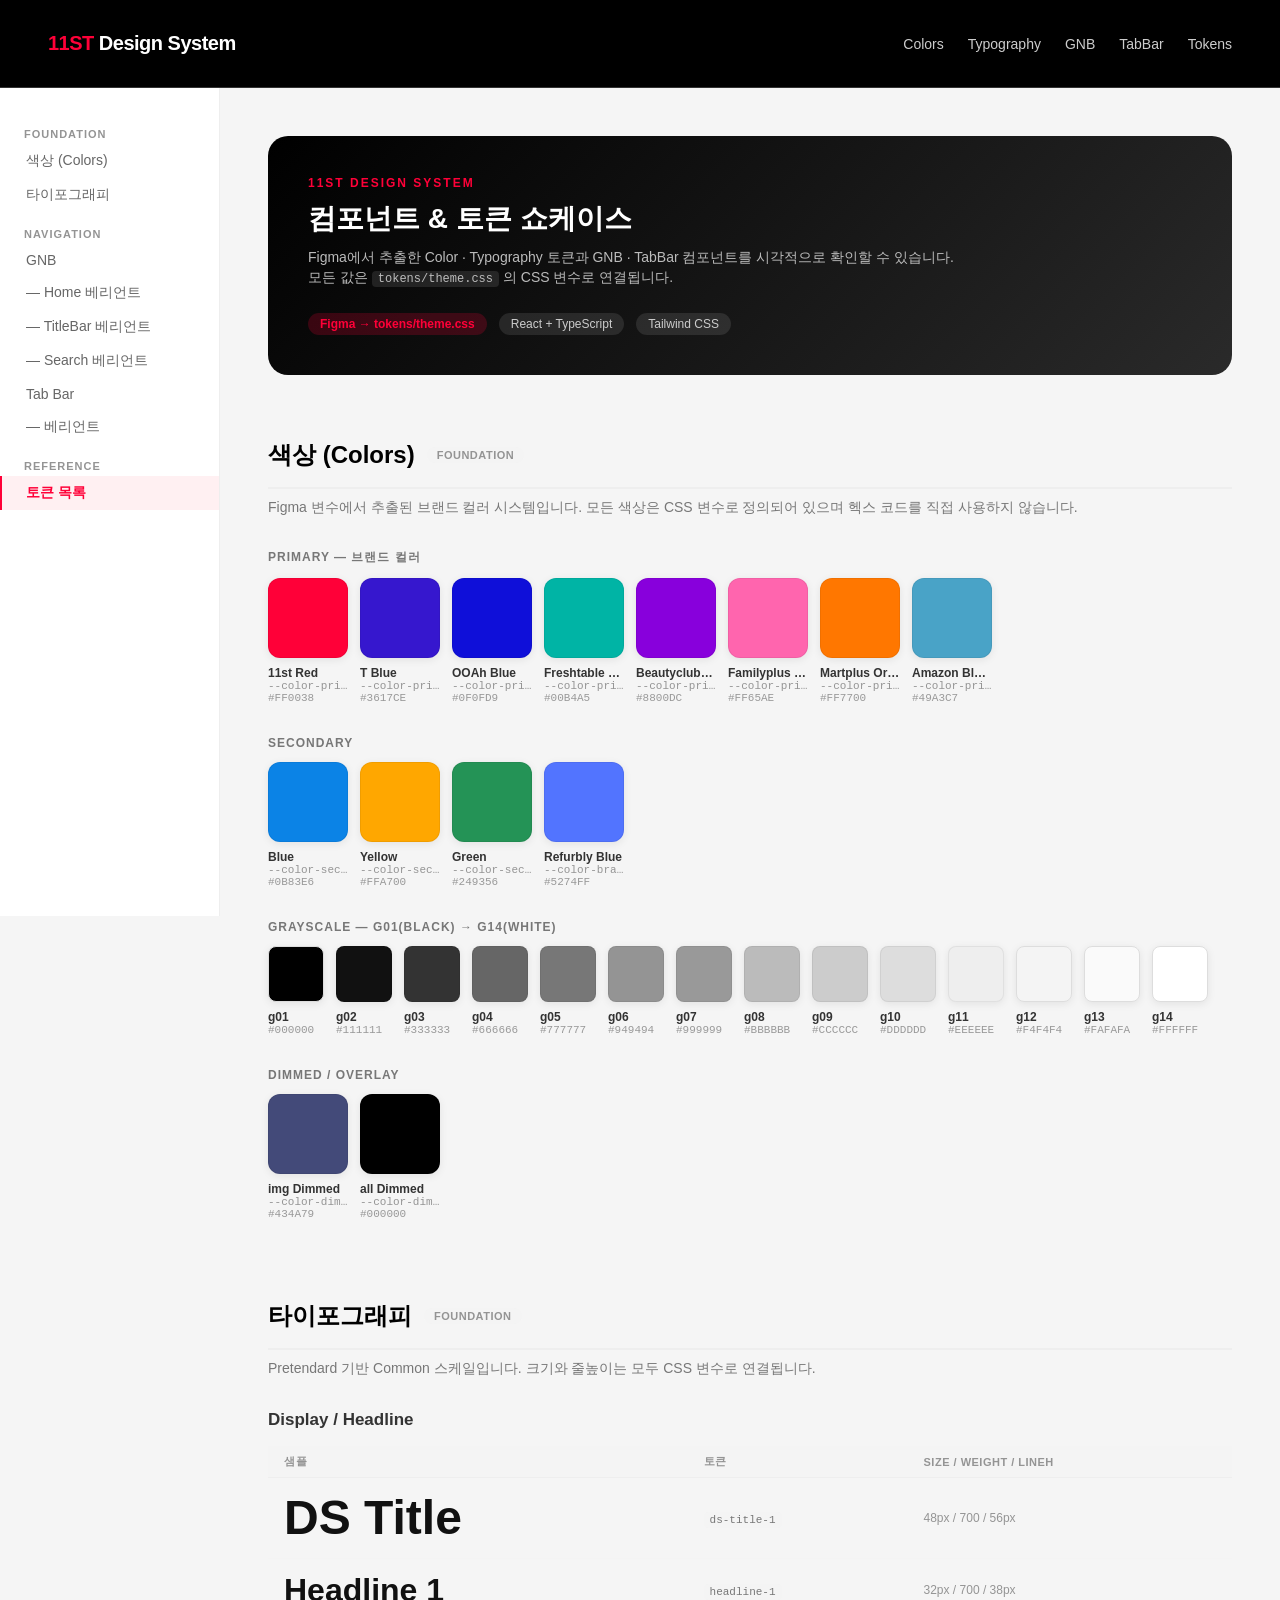
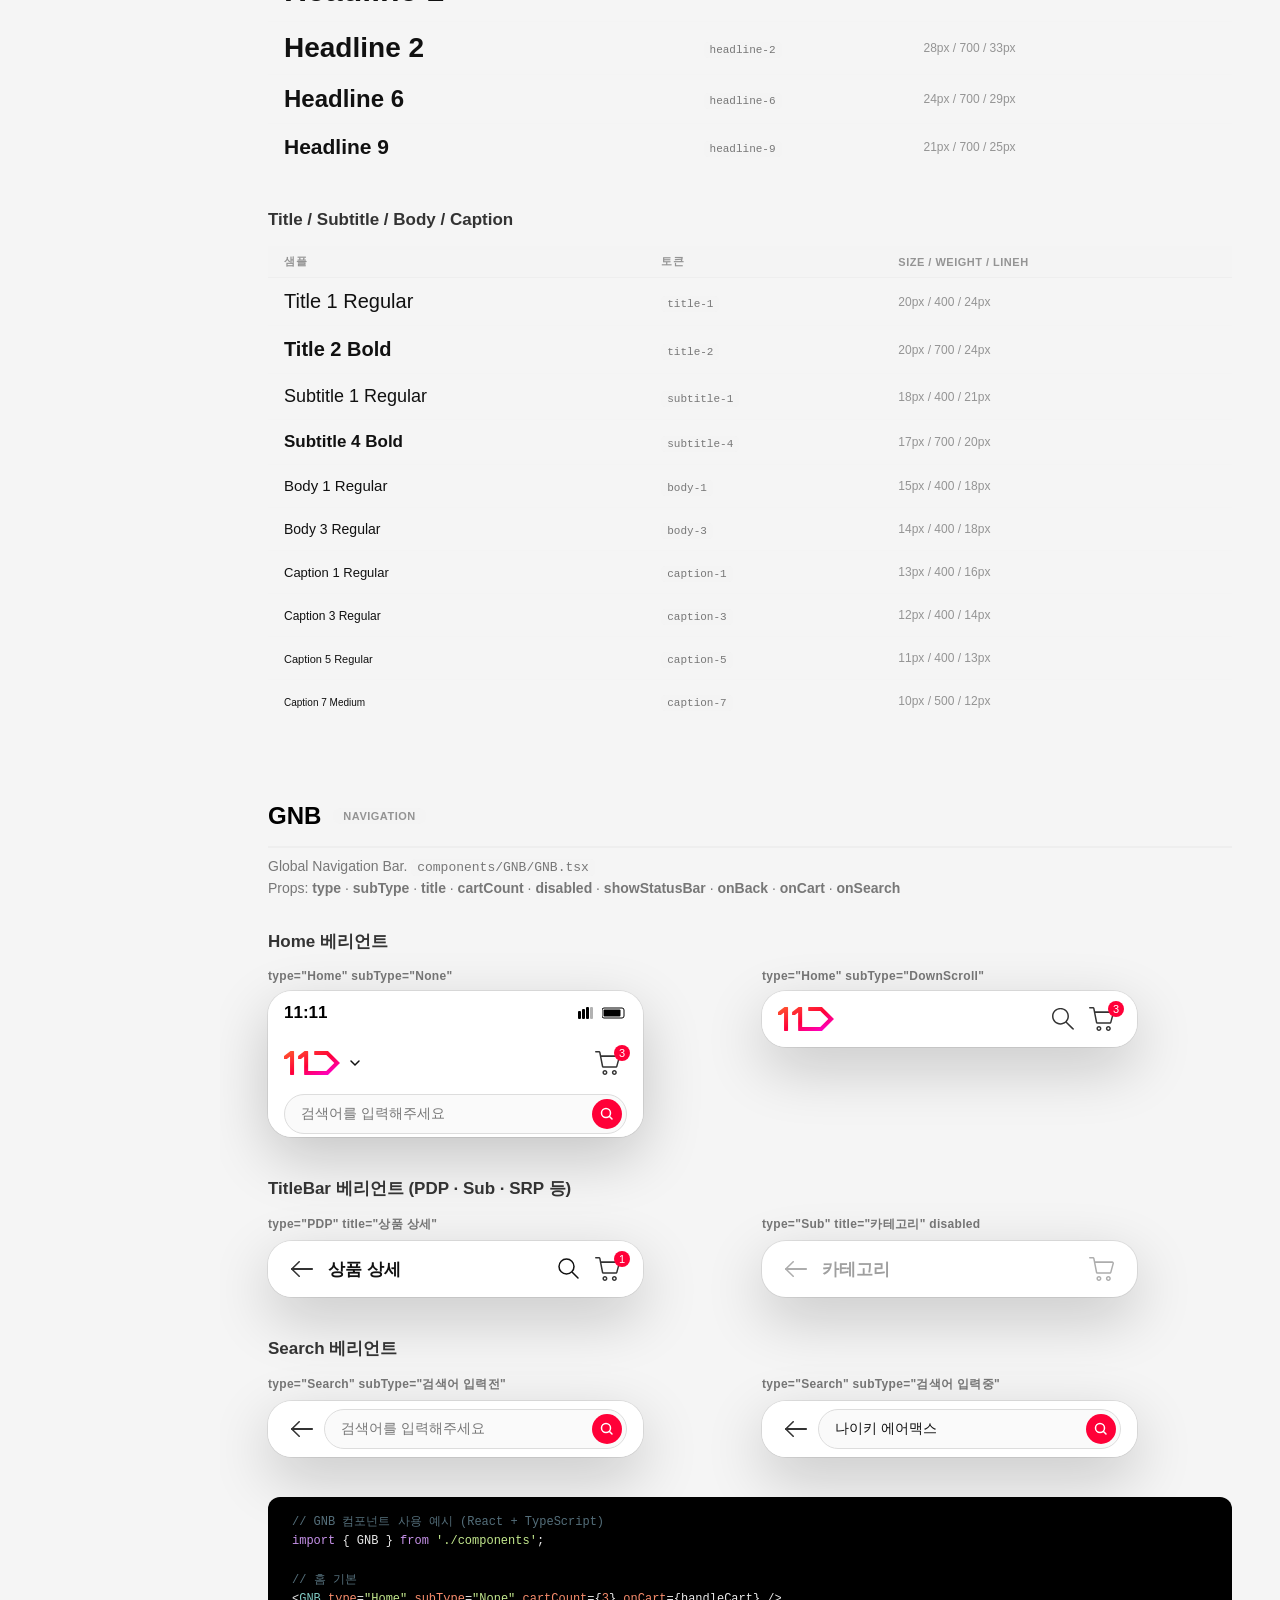
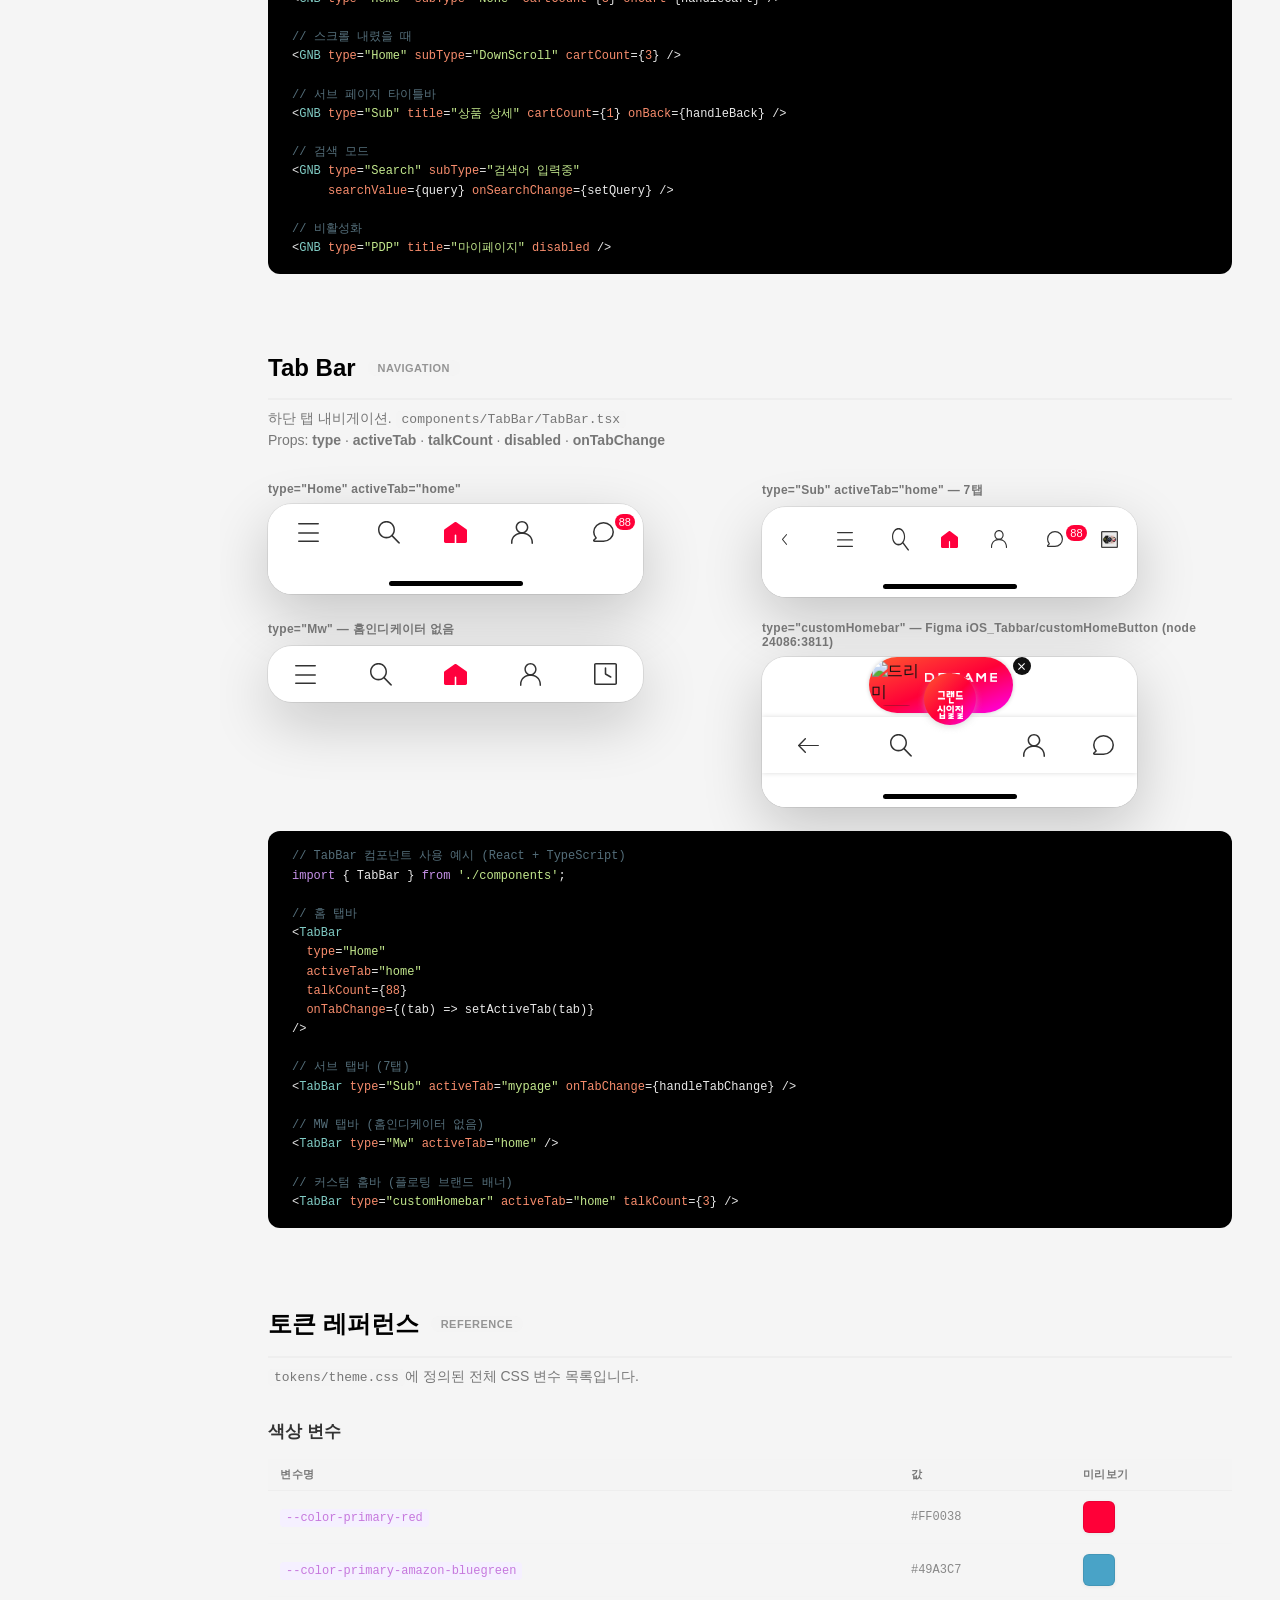
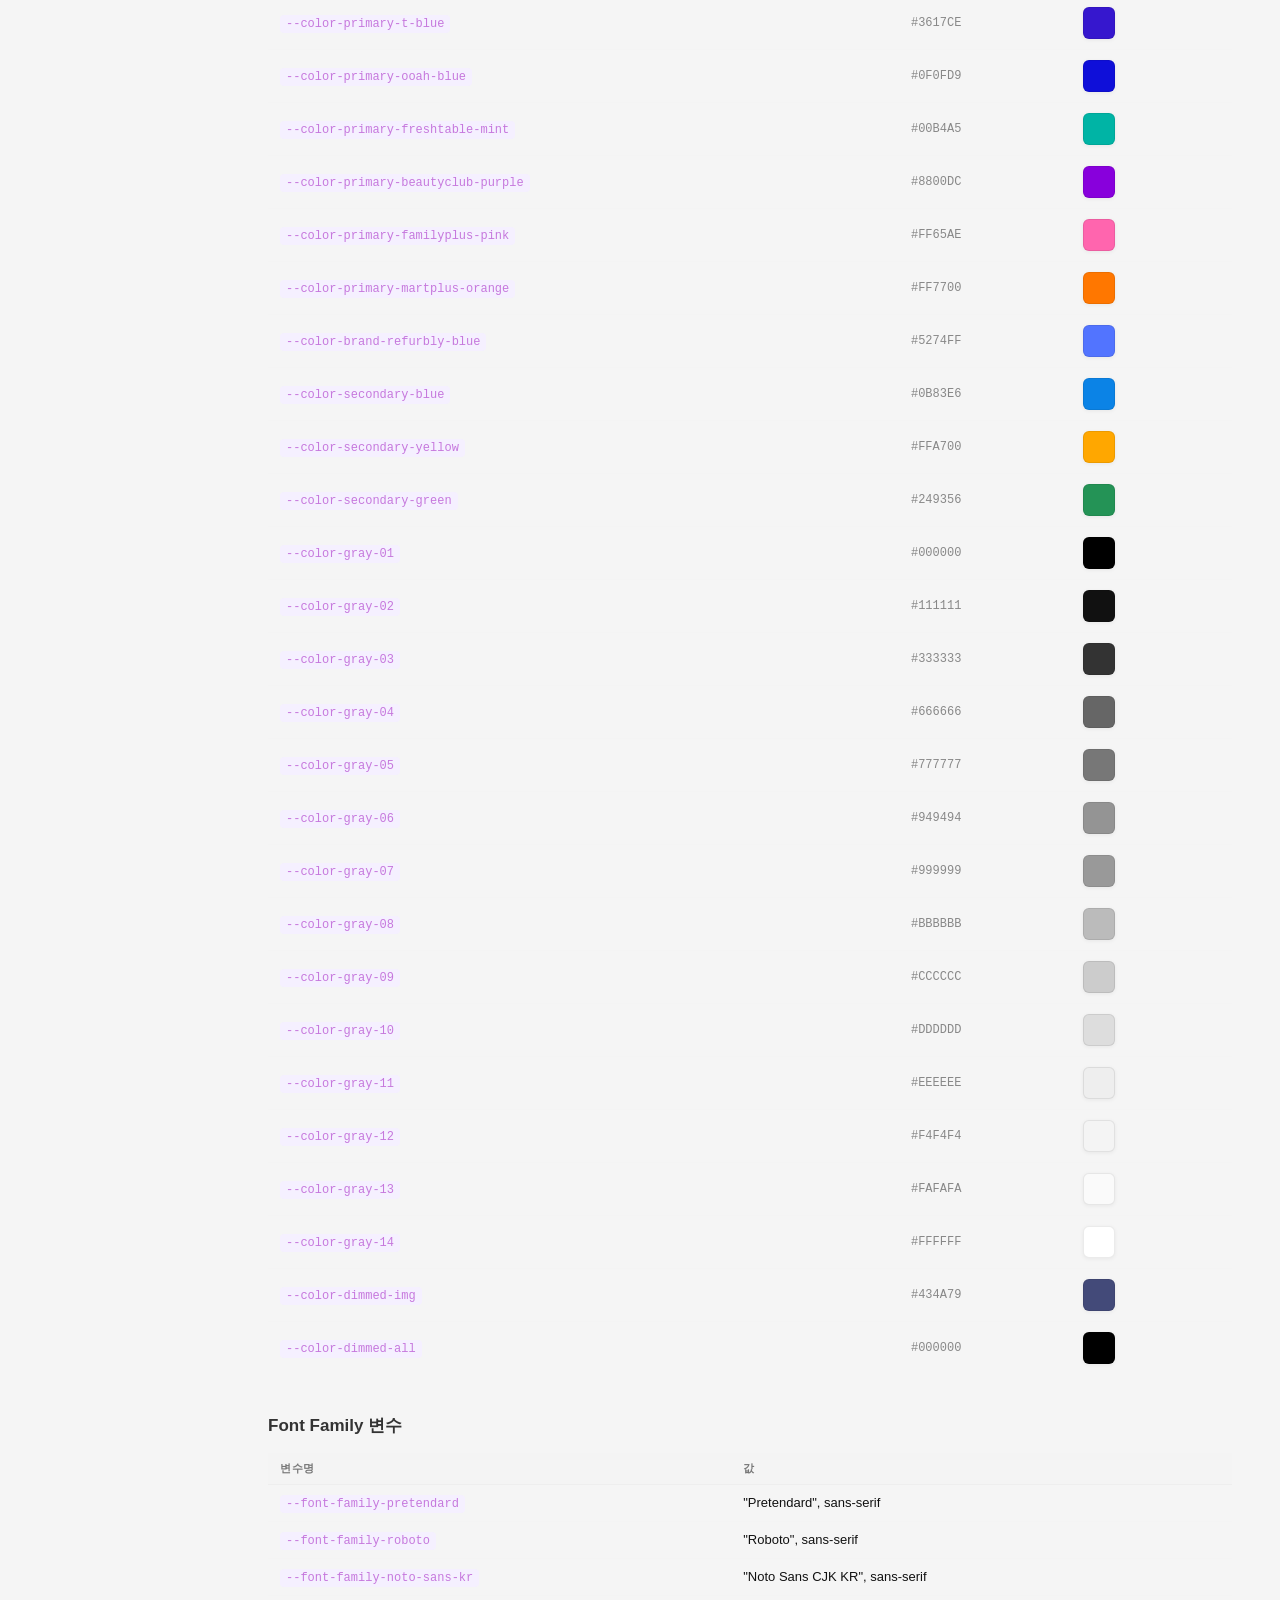
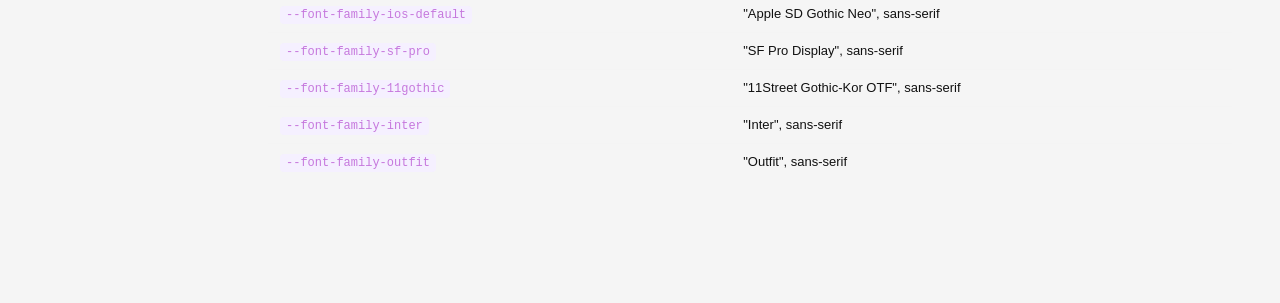
==== index.html @ 10c74248 "feat: 11ST 디자인 시스템 초기 구축 - GNB / TabBar 컴포넌트 (React + TypeScript) - Figma 기반 Color · Typography 디자인 " ====
<!DOCTYPE html>
<html lang="ko">
<head>
  <meta charset="UTF-8" />
  <meta name="viewport" content="width=device-width, initial-scale=1.0" />
  <title>11ST Design System</title>
  <link rel="stylesheet" href="tokens/theme.css" />
  <style>
    /* =============================================
       Base Reset & Layout
    ============================================= */
    *, *::before, *::after { box-sizing: border-box; margin: 0; padding: 0; }

    body {
      font-family: var(--font-family-pretendard);
      background: #f5f5f5;
      color: var(--color-gray-02);
      min-height: 100vh;
    }

    /* =============================================
       Design System Header
    ============================================= */
    .ds-header {
      background: var(--color-gray-01);
      color: var(--color-gray-14);
      padding: 32px 48px;
      position: sticky;
      top: 0;
      z-index: 200;
      display: flex;
      align-items: center;
      justify-content: space-between;
      border-bottom: 1px solid #333;
    }
    .ds-header h1 {
      font-size: 20px;
      font-weight: var(--font-weight-bold);
      letter-spacing: -0.5px;
    }
    .ds-header h1 span { color: var(--color-primary-red); }
    .ds-header nav { display: flex; gap: 24px; }
    .ds-header nav a {
      color: var(--color-gray-09);
      text-decoration: none;
      font-size: 14px;
      font-weight: var(--font-weight-regular);
      transition: color 0.15s;
    }
    .ds-header nav a:hover { color: var(--color-gray-14); }

    /* =============================================
       Main Layout
    ============================================= */
    .ds-main {
      display: flex;
      min-height: calc(100vh - 72px);
    }

    /* Sidebar */
    .ds-sidebar {
      width: 220px;
      flex-shrink: 0;
      background: var(--color-gray-14);
      border-right: 1px solid var(--color-gray-11);
      padding: 32px 0;
      position: sticky;
      top: 72px;
      height: calc(100vh - 72px);
      overflow-y: auto;
    }
    .ds-sidebar-group { margin-bottom: 8px; }
    .ds-sidebar-label {
      font-size: 11px;
      font-weight: var(--font-weight-bold);
      color: var(--color-gray-06);
      text-transform: uppercase;
      letter-spacing: 1px;
      padding: 8px 24px 4px;
    }
    .ds-sidebar a {
      display: block;
      padding: 8px 24px;
      font-size: 14px;
      color: var(--color-gray-04);
      text-decoration: none;
      border-radius: 0;
      transition: all 0.1s;
      border-left: 2px solid transparent;
    }
    .ds-sidebar a:hover {
      color: var(--color-gray-02);
      background: var(--color-gray-12);
      border-left-color: var(--color-gray-09);
    }
    .ds-sidebar a.active {
      color: var(--color-primary-red);
      background: #fff0f2;
      border-left-color: var(--color-primary-red);
      font-weight: var(--font-weight-bold);
    }

    /* Content area */
    .ds-content {
      flex: 1;
      padding: 48px;
      overflow-y: auto;
      max-width: calc(100% - 220px);
    }

    /* =============================================
       Section
    ============================================= */
    .ds-section {
      margin-bottom: 80px;
      scroll-margin-top: 100px;
    }
    .ds-section-title {
      font-size: var(--font-size-headline-6);
      font-weight: var(--font-weight-bold);
      color: var(--color-gray-01);
      margin-bottom: 8px;
      padding-bottom: 16px;
      border-bottom: 2px solid var(--color-gray-11);
      display: flex;
      align-items: center;
      gap: 12px;
    }
    .ds-section-title .badge {
      font-size: 11px;
      font-weight: var(--font-weight-bold);
      color: var(--color-gray-06);
      background: var(--color-gray-12);
      border-radius: 100px;
      padding: 2px 10px;
      letter-spacing: 0.5px;
      text-transform: uppercase;
    }
    .ds-section-desc {
      font-size: var(--font-size-body-3);
      color: var(--color-gray-05);
      margin-bottom: 32px;
      line-height: var(--line-height-body-3-relaxed);
    }
    .ds-subsection { margin-bottom: 40px; }
    .ds-subsection-title {
      font-size: var(--font-size-subtitle-4);
      font-weight: var(--font-weight-bold);
      color: var(--color-gray-03);
      margin-bottom: 16px;
    }

    /* =============================================
       Color Swatches
    ============================================= */
    .color-group { margin-bottom: 32px; }
    .color-group-label {
      font-size: 12px;
      font-weight: var(--font-weight-bold);
      color: var(--color-gray-05);
      text-transform: uppercase;
      letter-spacing: 1px;
      margin-bottom: 12px;
    }
    .color-row { display: flex; flex-wrap: wrap; gap: 12px; }
    .color-swatch {
      display: flex;
      flex-direction: column;
      gap: 8px;
      cursor: pointer;
    }
    .color-swatch:hover .swatch-chip { transform: scale(1.05); }
    .swatch-chip {
      width: 80px;
      height: 80px;
      border-radius: 12px;
      border: 1px solid rgba(0,0,0,0.06);
      transition: transform 0.15s;
      position: relative;
      box-shadow: 0 2px 8px rgba(0,0,0,0.08);
    }
    .swatch-chip.small { width: 56px; height: 56px; border-radius: 8px; }
    .swatch-info { width: 80px; }
    .swatch-info.small { width: 56px; }
    .swatch-name {
      font-size: 12px;
      font-weight: var(--font-weight-bold);
      color: var(--color-gray-03);
      white-space: nowrap;
      overflow: hidden;
      text-overflow: ellipsis;
    }
    .swatch-var {
      font-size: 11px;
      color: var(--color-gray-06);
      font-family: monospace;
      white-space: nowrap;
      overflow: hidden;
      text-overflow: ellipsis;
    }
    .swatch-hex {
      font-size: 11px;
      color: var(--color-gray-07);
      font-family: monospace;
    }

    /* =============================================
       Typography Scale
    ============================================= */
    .typo-table { width: 100%; border-collapse: collapse; }
    .typo-table th {
      text-align: left;
      font-size: 11px;
      font-weight: var(--font-weight-bold);
      color: var(--color-gray-06);
      text-transform: uppercase;
      letter-spacing: 0.5px;
      padding: 8px 16px;
      background: var(--color-gray-12);
      border-bottom: 1px solid var(--color-gray-11);
    }
    .typo-table td {
      padding: 12px 16px;
      border-bottom: 1px solid var(--color-gray-12);
      vertical-align: middle;
    }
    .typo-table tr:last-child td { border-bottom: none; }
    .typo-table tr:hover td { background: var(--color-gray-13); }
    .typo-sample { line-height: 1; }
    .typo-token {
      font-family: monospace;
      font-size: 11px;
      color: var(--color-gray-05);
      background: var(--color-gray-12);
      padding: 2px 6px;
      border-radius: 4px;
    }
    .typo-spec { font-size: 12px; color: var(--color-gray-06); }

    /* =============================================
       Component Showcase
    ============================================= */
    .component-card {
      background: var(--color-gray-14);
      border: 1px solid var(--color-gray-11);
      border-radius: 16px;
      overflow: hidden;
      margin-bottom: 24px;
    }
    .component-card-header {
      padding: 16px 24px;
      border-bottom: 1px solid var(--color-gray-12);
      display: flex;
      align-items: center;
      justify-content: space-between;
    }
    .component-card-title {
      font-size: var(--font-size-subtitle-6);
      font-weight: var(--font-weight-bold);
      color: var(--color-gray-02);
    }
    .component-card-meta { display: flex; gap: 8px; }
    .tag {
      font-size: 11px;
      padding: 2px 8px;
      border-radius: 100px;
      font-weight: var(--font-weight-bold);
    }
    .tag-blue { background: #e8f4fd; color: #0B83E6; }
    .tag-gray { background: var(--color-gray-12); color: var(--color-gray-05); }
    .tag-red  { background: #fff0f2; color: var(--color-primary-red); }
    .tag-green { background: #edf7f0; color: #249356; }

    .component-preview {
      padding: 32px;
      background: #f8f8f8;
      display: flex;
      align-items: center;
      justify-content: center;
    }
    .component-preview.dark { background: var(--color-gray-03); }
    .component-preview.phone {
      background: #e8e8e8;
      padding: 40px;
    }
    .component-code {
      padding: 16px 24px;
      background: var(--color-gray-01);
      overflow-x: auto;
    }
    .component-code pre {
      font-family: 'SF Mono', 'Fira Code', monospace;
      font-size: 12px;
      line-height: 1.6;
      color: #e8e8e8;
      white-space: pre;
    }
    .component-code .kw { color: #c792ea; }
    .component-code .str { color: #c3e88d; }
    .component-code .cmt { color: #546e7a; }
    .component-code .prop { color: #80cbc4; }
    .component-code .val { color: #f78c6c; }

    /* =============================================
       Phone Frame (컴포넌트 미리보기용)
    ============================================= */
    .phone-frame {
      width: 375px;
      background: var(--color-gray-14);
      border-radius: 24px;
      overflow: hidden;
      box-shadow: 0 20px 60px rgba(0,0,0,0.2), 0 0 0 1px rgba(0,0,0,0.08);
    }
    .phone-frame-label {
      font-size: 11px;
      font-weight: var(--font-weight-bold);
      color: var(--color-gray-06);
      text-align: center;
      margin-top: 12px;
      letter-spacing: 0.5px;
      text-transform: uppercase;
    }

    /* =============================================
       GNB Component Styles (inline simulation)
    ============================================= */
    .gnb {
      width: 100%;
      background: var(--color-gray-14);
      position: relative;
    }
    .gnb-statusbar {
      height: 44px;
      display: flex;
      align-items: center;
      justify-content: space-between;
      padding: 0 16px;
      background: var(--color-gray-14);
    }
    .gnb-statusbar-time {
      font-size: 17px;
      font-weight: 600;
      color: var(--color-gray-01);
    }
    .gnb-statusbar-icons { display: flex; gap: 6px; align-items: center; }
    .gnb-nav {
      height: 56px;
      display: flex;
      align-items: center;
      justify-content: space-between;
      padding: 0 16px;
      background: var(--color-gray-14);
    }
    .gnb-logo {
      display: flex;
      align-items: center;
      gap: 6px;
    }
    .gnb-logo-text {
      /* Figma 실제 에셋으로 교체됨 — 이 클래스는 fallback용 */
      display: block;
      width: 56px;
      height: 24px;
      flex-shrink: 0;
    }
    .gnb-logo-dropdown {
      width: 18px; height: 18px;
      display: flex; align-items: center; justify-content: center;
    }
    .gnb-right { display: flex; gap: 4px; align-items: center; }
    .gnb-icon-btn {
      width: 36px; height: 36px;
      display: flex; align-items: center; justify-content: center;
      background: none; border: none; cursor: pointer;
      position: relative;
    }
    .gnb-badge {
      position: absolute;
      top: 0; left: 23px;
      min-width: 16px; height: 16px;
      background: var(--color-primary-red);
      color: var(--color-gray-14);
      font-size: 11px;
      font-weight: var(--font-weight-regular);
      border-radius: 100px;
      display: flex; align-items: center; justify-content: center;
      padding: 0 4px;
      font-family: var(--font-family-pretendard);
    }
    .gnb-search {
      height: 46px;
      padding: 0 16px;
      background: var(--color-gray-14);
      display: flex;
      align-items: center;
    }
    .gnb-search-inner {
      flex: 1;
      display: flex;
      align-items: center;
      justify-content: space-between;
      background: var(--color-gray-13);
      border: 1px solid var(--color-gray-10);
      border-radius: 100px;
      padding: 4px 4px 4px 16px;
    }
    .gnb-search-placeholder {
      font-size: var(--font-size-body-3);
      color: var(--color-gray-05);
      font-family: var(--font-family-pretendard);
    }
    .gnb-search-btn {
      width: 30px; height: 30px;
      background: var(--color-primary-red);
      border-radius: 50%;
      display: flex; align-items: center; justify-content: center;
      border: none; cursor: pointer;
    }
    .gnb-title-text {
      font-size: var(--font-size-subtitle-4);
      font-weight: var(--font-weight-bold);
      font-family: var(--font-family-pretendard);
      color: var(--color-gray-02);
    }

    /* =============================================
       TabBar Component Styles (inline simulation)
    ============================================= */
    .tabbar {
      width: 100%;
      background: var(--color-gray-14);
    }
    .tabbar-bottom {
      height: 56px;
      background: var(--color-gray-14);
      box-shadow: 0 0 5px rgba(0,0,0,0.15);
      display: flex;
      align-items: flex-end;
    }
    .tab-item {
      flex: 1 0 0;
      display: flex;
      align-items: center;
      justify-content: center;
      padding: 10px 8px;
      position: relative;
      cursor: pointer;
    }
    .tab-item.no-flex { flex: 0 0 auto; padding: 10px 8px; }
    .tab-badge {
      position: absolute;
      top: 10px;
      left: 50%;
      transform: translateX(12px);
      min-width: 16px; height: 16px;
      background: var(--color-primary-red);
      color: var(--color-gray-14);
      font-size: 11px;
      border-radius: 100px;
      display: flex; align-items: center; justify-content: center;
      padding: 0 4px;
      font-family: var(--font-family-pretendard);
    }
    .home-indicator {
      display: flex;
      justify-content: center;
      align-items: center;
      padding: 21px 0 8px;
      background: var(--color-gray-14);
    }
    .home-indicator-bar {
      width: 134px; height: 5px;
      background: var(--color-gray-01);
      border-radius: 100px;
    }
    .floating-banner {
      padding: 0 12px;
    }
    .floating-banner-inner {
      height: 56px;
      border-radius: 100px;
      background: linear-gradient(135deg, #FF5A2E 0%, var(--color-primary-red) 52%, #FF00EF 100%);
      box-shadow: 0 0 4px rgba(0,0,0,0.2);
      display: flex;
      align-items: center;
      padding: 0 16px;
      gap: 12px;
    }
    .floating-logo {
      width: 40px; height: 40px;
      border-radius: 50%;
      background: rgba(255,255,255,0.25);
      display: flex; align-items: center; justify-content: center;
    }
    .floating-text {
      flex: 1;
      font-size: 12px;
      font-weight: var(--font-weight-medium);
      color: var(--color-gray-14);
      font-family: var(--font-family-noto-sans-kr);
    }
    .floating-close {
      width: 18px; height: 18px;
      background: var(--color-gray-02);
      border-radius: 50%;
      display: flex; align-items: center; justify-content: center;
      cursor: pointer;
    }

    /* =============================================
       Variant Grid
    ============================================= */
    .variant-grid {
      display: grid;
      grid-template-columns: repeat(auto-fill, minmax(380px, 1fr));
      gap: 24px;
    }
    .variant-item { display: flex; flex-direction: column; gap: 8px; }
    .variant-label {
      font-size: 12px;
      font-weight: var(--font-weight-bold);
      color: var(--color-gray-05);
      letter-spacing: 0.3px;
    }

    /* =============================================
       Token Table
    ============================================= */
    .token-table {
      width: 100%;
      border-collapse: collapse;
      font-size: 13px;
    }
    .token-table th {
      text-align: left;
      padding: 8px 12px;
      background: var(--color-gray-12);
      font-size: 11px;
      font-weight: var(--font-weight-bold);
      color: var(--color-gray-05);
      text-transform: uppercase;
      letter-spacing: 0.5px;
      border-bottom: 1px solid var(--color-gray-11);
    }
    .token-table td {
      padding: 10px 12px;
      border-bottom: 1px solid var(--color-gray-12);
      vertical-align: middle;
    }
    .token-table tr:last-child td { border-bottom: none; }
    .token-table tr:hover td { background: var(--color-gray-13); }
    .mono {
      font-family: 'SF Mono', 'Fira Code', monospace;
      font-size: 12px;
      color: #c678dd;
      background: #f5f0ff;
      padding: 2px 6px;
      border-radius: 4px;
    }

    /* =============================================
       Responsive & Utilities
    ============================================= */
    .flex-row { display: flex; gap: 16px; flex-wrap: wrap; }
    .mt-16 { margin-top: 16px; }
    .mt-24 { margin-top: 24px; }

    /* Scroll spy active link */
    :target { scroll-margin-top: 100px; }

    /* =============================================
       Figma Icon Helper Classes
       Figma 에셋 기반 아이콘 (36×36 컨테이너 + 절대 위치 이미지)
    ============================================= */
    .fig-icon {
      position: relative;
      width: 36px;
      height: 36px;
      flex-shrink: 0;
      overflow: hidden;
    }
    .fig-icon img { display: block; max-width: none; }
    .fig-icon.fi-icon-sm { width: 28px; height: 28px; }

    /* 뒤로가기 (두 패스 조각) */
    .fi-back { position: absolute; inset: 0; }
    .fi-back-p1 {
      position: absolute;
      top: 30.56%; right: 58.33%; bottom: 30.54%; left: 22.22%;
    }
    .fi-back-p1 > div { position: absolute; inset: -5.36% -10.71%; }
    .fi-back-p1 img { width: 100%; height: 100%; }
    .fi-back-p2 {
      position: absolute;
      top: 50%; bottom: 50%; left: 22.22%; right: 22.22%;
    }
    .fi-back-p2 > div { position: absolute; inset: -0.75px -3.75%; }
    .fi-back-p2 img { width: 100%; height: 100%; }

    /* 사이드메뉴 */
    .fi-sidemenu {
      position: absolute;
      top: 25%; right: 20.79%; bottom: 23.61%; left: 21.59%;
    }
    .fi-sidemenu img { position: absolute; inset: 0; width: 100%; height: 100%; }

    /* 검색 */
    .fi-search {
      position: absolute;
      top: calc(50% - 0.11px); transform: translateY(-50%);
      left: 20.14%; right: 18.68%;
      height: 22.274px;
    }
    .fi-search img { position: absolute; inset: 0; width: 100%; height: 100%; }

    /* 홈 */
    .fi-home {
      position: absolute;
      top: 20.49%; right: 19.44%; bottom: 19.44%; left: 19.44%;
    }
    .fi-home img { position: absolute; inset: 0; width: 100%; height: 100%; }
    .fi-home--active img {
      filter: invert(12%) sepia(96%) saturate(7476%) hue-rotate(341deg) brightness(103%) contrast(116%);
    }

    /* 마이페이지 */
    .fi-mypage {
      position: absolute;
      top: 17.36%; right: 20.14%; bottom: 18.75%; left: 20.14%;
    }
    .fi-mypage img { position: absolute; inset: 0; width: 100%; height: 100%; }

    /* 11talk */
    .fi-talk {
      position: absolute;
      top: 22.22%; right: 21.36%; bottom: 25%; left: 25.86%;
    }
    .fi-talk img { width: 100%; height: 100%; }

    /* 최근 본 상품 (PNG) */
    .fi-recent {
      position: absolute;
      top: 21.53%; right: 21.53%; bottom: 21.53%; left: 21.53%;
    }
    .fi-recent img { width: 100%; height: 100%; }

    /* 최근 본 상품 No (SVG) */
    .fi-recentno {
      position: absolute;
      top: 19.44%; right: 19.44%; bottom: 19.44%; left: 19.44%;
    }
    .fi-recentno img { position: absolute; inset: 0; width: 100%; height: 100%; }
  </style>
</head>
<body>

<!-- ============================================================
     HEADER
============================================================ -->
<header class="ds-header">
  <h1><span>11ST</span> Design System</h1>
  <nav>
    <a href="#colors">Colors</a>
    <a href="#typography">Typography</a>
    <a href="#gnb">GNB</a>
    <a href="#tabbar">TabBar</a>
    <a href="#tokens">Tokens</a>
  </nav>
</header>

<div class="ds-main">

  <!-- ============================================================
       SIDEBAR
  ============================================================ -->
  <aside class="ds-sidebar">
    <div class="ds-sidebar-group">
      <div class="ds-sidebar-label">Foundation</div>
      <a href="#colors">색상 (Colors)</a>
      <a href="#typography">타이포그래피</a>
    </div>
    <div class="ds-sidebar-group">
      <div class="ds-sidebar-label">Navigation</div>
      <a href="#gnb">GNB</a>
      <a href="#gnb-home">— Home 베리언트</a>
      <a href="#gnb-titlebar">— TitleBar 베리언트</a>
      <a href="#gnb-search">— Search 베리언트</a>
      <a href="#tabbar">Tab Bar</a>
      <a href="#tabbar-variants">— 베리언트</a>
    </div>
    <div class="ds-sidebar-group">
      <div class="ds-sidebar-label">Reference</div>
      <a href="#tokens">토큰 목록</a>
    </div>
  </aside>

  <!-- ============================================================
       CONTENT
  ============================================================ -->
  <main class="ds-content">

    <!-- =========================================================
         HERO
    ========================================================= -->
    <div style="margin-bottom: 64px; padding: 40px; background: linear-gradient(135deg, var(--color-gray-01) 0%, #2a2a2a 100%); border-radius: 20px; color: var(--color-gray-14);">
      <p style="font-size:12px; font-weight:700; color:var(--color-primary-red); letter-spacing:2px; text-transform:uppercase; margin-bottom:12px;">11ST Design System</p>
      <h2 style="font-size:var(--font-size-headline-2); font-weight:var(--font-weight-bold); margin-bottom:12px; line-height:var(--line-height-headline-2);">컴포넌트 &amp; 토큰 쇼케이스</h2>
      <p style="font-size:var(--font-size-body-3); color:var(--color-gray-08); line-height:var(--line-height-body-3-relaxed);">
        Figma에서 추출한 Color · Typography 토큰과 GNB · TabBar 컴포넌트를 시각적으로 확인할 수 있습니다.<br>
        모든 값은 <code style="background:rgba(255,255,255,0.1); padding:1px 6px; border-radius:4px; font-size:12px;">tokens/theme.css</code> 의 CSS 변수로 연결됩니다.
      </p>
      <div style="display:flex; gap:12px; margin-top:24px; flex-wrap:wrap;">
        <span style="background:rgba(255,0,56,0.2); color:var(--color-primary-red); padding:4px 12px; border-radius:100px; font-size:12px; font-weight:700;">Figma → tokens/theme.css</span>
        <span style="background:rgba(255,255,255,0.1); color:var(--color-gray-09); padding:4px 12px; border-radius:100px; font-size:12px;">React + TypeScript</span>
        <span style="background:rgba(255,255,255,0.1); color:var(--color-gray-09); padding:4px 12px; border-radius:100px; font-size:12px;">Tailwind CSS</span>
      </div>
    </div>

    <!-- =========================================================
         COLORS
    ========================================================= -->
    <section id="colors" class="ds-section">
      <h2 class="ds-section-title">색상 (Colors) <span class="badge">Foundation</span></h2>
      <p class="ds-section-desc">Figma 변수에서 추출된 브랜드 컬러 시스템입니다. 모든 색상은 CSS 변수로 정의되어 있으며 헥스 코드를 직접 사용하지 않습니다.</p>

      <div class="color-group">
        <div class="color-group-label">Primary — 브랜드 컬러</div>
        <div class="color-row">
          <div class="color-swatch">
            <div class="swatch-chip" style="background:var(--color-primary-red);"></div>
            <div class="swatch-info">
              <div class="swatch-name">11st Red</div>
              <div class="swatch-var">--color-primary-red</div>
              <div class="swatch-hex">#FF0038</div>
            </div>
          </div>
          <div class="color-swatch">
            <div class="swatch-chip" style="background:var(--color-primary-t-blue);"></div>
            <div class="swatch-info">
              <div class="swatch-name">T Blue</div>
              <div class="swatch-var">--color-primary-t-blue</div>
              <div class="swatch-hex">#3617CE</div>
            </div>
          </div>
          <div class="color-swatch">
            <div class="swatch-chip" style="background:var(--color-primary-ooah-blue);"></div>
            <div class="swatch-info">
              <div class="swatch-name">OOAh Blue</div>
              <div class="swatch-var">--color-primary-ooah-blue</div>
              <div class="swatch-hex">#0F0FD9</div>
            </div>
          </div>
          <div class="color-swatch">
            <div class="swatch-chip" style="background:var(--color-primary-freshtable-mint);"></div>
            <div class="swatch-info">
              <div class="swatch-name">Freshtable Mint</div>
              <div class="swatch-var">--color-primary-freshtable-mint</div>
              <div class="swatch-hex">#00B4A5</div>
            </div>
          </div>
          <div class="color-swatch">
            <div class="swatch-chip" style="background:var(--color-primary-beautyclub-purple);"></div>
            <div class="swatch-info">
              <div class="swatch-name">Beautyclub Purple</div>
              <div class="swatch-var">--color-primary-beautyclub-purple</div>
              <div class="swatch-hex">#8800DC</div>
            </div>
          </div>
          <div class="color-swatch">
            <div class="swatch-chip" style="background:var(--color-primary-familyplus-pink);"></div>
            <div class="swatch-info">
              <div class="swatch-name">Familyplus Pink</div>
              <div class="swatch-var">--color-primary-familyplus-pink</div>
              <div class="swatch-hex">#FF65AE</div>
            </div>
          </div>
          <div class="color-swatch">
            <div class="swatch-chip" style="background:var(--color-primary-martplus-orange);"></div>
            <div class="swatch-info">
              <div class="swatch-name">Martplus Orange</div>
              <div class="swatch-var">--color-primary-martplus-orange</div>
              <div class="swatch-hex">#FF7700</div>
            </div>
          </div>
          <div class="color-swatch">
            <div class="swatch-chip" style="background:var(--color-primary-amazon-bluegreen);"></div>
            <div class="swatch-info">
              <div class="swatch-name">Amazon Bluegreen</div>
              <div class="swatch-var">--color-primary-amazon-bluegreen</div>
              <div class="swatch-hex">#49A3C7</div>
            </div>
          </div>
        </div>
      </div>

      <div class="color-group">
        <div class="color-group-label">Secondary</div>
        <div class="color-row">
          <div class="color-swatch">
            <div class="swatch-chip" style="background:var(--color-secondary-blue);"></div>
            <div class="swatch-info">
              <div class="swatch-name">Blue</div>
              <div class="swatch-var">--color-secondary-blue</div>
              <div class="swatch-hex">#0B83E6</div>
            </div>
          </div>
          <div class="color-swatch">
            <div class="swatch-chip" style="background:var(--color-secondary-yellow);"></div>
            <div class="swatch-info">
              <div class="swatch-name">Yellow</div>
              <div class="swatch-var">--color-secondary-yellow</div>
              <div class="swatch-hex">#FFA700</div>
            </div>
          </div>
          <div class="color-swatch">
            <div class="swatch-chip" style="background:var(--color-secondary-green);"></div>
            <div class="swatch-info">
              <div class="swatch-name">Green</div>
              <div class="swatch-var">--color-secondary-green</div>
              <div class="swatch-hex">#249356</div>
            </div>
          </div>
          <div class="color-swatch">
            <div class="swatch-chip" style="background:var(--color-brand-refurbly-blue);"></div>
            <div class="swatch-info">
              <div class="swatch-name">Refurbly Blue</div>
              <div class="swatch-var">--color-brand-refurbly-blue</div>
              <div class="swatch-hex">#5274FF</div>
            </div>
          </div>
        </div>
      </div>

      <div class="color-group">
        <div class="color-group-label">Grayscale — g01(Black) → g14(White)</div>
        <div class="color-row">
          <div class="color-swatch">
            <div class="swatch-chip small" style="background:var(--color-gray-01); border:1px solid #ddd;"></div>
            <div class="swatch-info small"><div class="swatch-name">g01</div><div class="swatch-hex">#000000</div></div>
          </div>
          <div class="color-swatch">
            <div class="swatch-chip small" style="background:var(--color-gray-02);"></div>
            <div class="swatch-info small"><div class="swatch-name">g02</div><div class="swatch-hex">#111111</div></div>
          </div>
          <div class="color-swatch">
            <div class="swatch-chip small" style="background:var(--color-gray-03);"></div>
            <div class="swatch-info small"><div class="swatch-name">g03</div><div class="swatch-hex">#333333</div></div>
          </div>
          <div class="color-swatch">
            <div class="swatch-chip small" style="background:var(--color-gray-04);"></div>
            <div class="swatch-info small"><div class="swatch-name">g04</div><div class="swatch-hex">#666666</div></div>
          </div>
          <div class="color-swatch">
            <div class="swatch-chip small" style="background:var(--color-gray-05);"></div>
            <div class="swatch-info small"><div class="swatch-name">g05</div><div class="swatch-hex">#777777</div></div>
          </div>
          <div class="color-swatch">
            <div class="swatch-chip small" style="background:var(--color-gray-06);"></div>
            <div class="swatch-info small"><div class="swatch-name">g06</div><div class="swatch-hex">#949494</div></div>
          </div>
          <div class="color-swatch">
            <div class="swatch-chip small" style="background:var(--color-gray-07);"></div>
            <div class="swatch-info small"><div class="swatch-name">g07</div><div class="swatch-hex">#999999</div></div>
          </div>
          <div class="color-swatch">
            <div class="swatch-chip small" style="background:var(--color-gray-08);"></div>
            <div class="swatch-info small"><div class="swatch-name">g08</div><div class="swatch-hex">#BBBBBB</div></div>
          </div>
          <div class="color-swatch">
            <div class="swatch-chip small" style="background:var(--color-gray-09);"></div>
            <div class="swatch-info small"><div class="swatch-name">g09</div><div class="swatch-hex">#CCCCCC</div></div>
          </div>
          <div class="color-swatch">
            <div class="swatch-chip small" style="background:var(--color-gray-10);"></div>
            <div class="swatch-info small"><div class="swatch-name">g10</div><div class="swatch-hex">#DDDDDD</div></div>
          </div>
          <div class="color-swatch">
            <div class="swatch-chip small" style="background:var(--color-gray-11);"></div>
            <div class="swatch-info small"><div class="swatch-name">g11</div><div class="swatch-hex">#EEEEEE</div></div>
          </div>
          <div class="color-swatch">
            <div class="swatch-chip small" style="background:var(--color-gray-12); border:1px solid #ddd;"></div>
            <div class="swatch-info small"><div class="swatch-name">g12</div><div class="swatch-hex">#F4F4F4</div></div>
          </div>
          <div class="color-swatch">
            <div class="swatch-chip small" style="background:var(--color-gray-13); border:1px solid #ddd;"></div>
            <div class="swatch-info small"><div class="swatch-name">g13</div><div class="swatch-hex">#FAFAFA</div></div>
          </div>
          <div class="color-swatch">
            <div class="swatch-chip small" style="background:var(--color-gray-14); border:1px solid #ddd;"></div>
            <div class="swatch-info small"><div class="swatch-name">g14</div><div class="swatch-hex">#FFFFFF</div></div>
          </div>
        </div>
      </div>

      <div class="color-group">
        <div class="color-group-label">Dimmed / Overlay</div>
        <div class="color-row">
          <div class="color-swatch">
            <div class="swatch-chip" style="background:var(--color-dimmed-img);"></div>
            <div class="swatch-info">
              <div class="swatch-name">img Dimmed</div>
              <div class="swatch-var">--color-dimmed-img</div>
              <div class="swatch-hex">#434A79</div>
            </div>
          </div>
          <div class="color-swatch">
            <div class="swatch-chip" style="background:var(--color-dimmed-all);"></div>
            <div class="swatch-info">
              <div class="swatch-name">all Dimmed</div>
              <div class="swatch-var">--color-dimmed-all</div>
              <div class="swatch-hex">#000000</div>
            </div>
          </div>
        </div>
      </div>
    </section>

    <!-- =========================================================
         TYPOGRAPHY
    ========================================================= -->
    <section id="typography" class="ds-section">
      <h2 class="ds-section-title">타이포그래피 <span class="badge">Foundation</span></h2>
      <p class="ds-section-desc">Pretendard 기반 Common 스케일입니다. 크기와 줄높이는 모두 CSS 변수로 연결됩니다.</p>

      <div class="ds-subsection">
        <div class="ds-subsection-title">Display / Headline</div>
        <table class="typo-table">
          <thead>
            <tr>
              <th>샘플</th>
              <th>토큰</th>
              <th>Size / Weight / LineH</th>
            </tr>
          </thead>
          <tbody>
            <tr>
              <td><span class="typo-sample" style="font-size:var(--font-size-ds-title-1);font-weight:var(--font-weight-bold);line-height:var(--line-height-ds-title-1);font-family:var(--font-family-pretendard)">DS Title</span></td>
              <td><span class="typo-token">ds-title-1</span></td>
              <td class="typo-spec">48px / 700 / 56px</td>
            </tr>
            <tr>
              <td><span class="typo-sample" style="font-size:var(--font-size-headline-1);font-weight:var(--font-weight-bold);line-height:var(--line-height-headline-1);font-family:var(--font-family-pretendard)">Headline 1</span></td>
              <td><span class="typo-token">headline-1</span></td>
              <td class="typo-spec">32px / 700 / 38px</td>
            </tr>
            <tr>
              <td><span class="typo-sample" style="font-size:var(--font-size-headline-2);font-weight:var(--font-weight-bold);font-family:var(--font-family-pretendard)">Headline 2</span></td>
              <td><span class="typo-token">headline-2</span></td>
              <td class="typo-spec">28px / 700 / 33px</td>
            </tr>
            <tr>
              <td><span class="typo-sample" style="font-size:var(--font-size-headline-6);font-weight:var(--font-weight-bold);font-family:var(--font-family-pretendard)">Headline 6</span></td>
              <td><span class="typo-token">headline-6</span></td>
              <td class="typo-spec">24px / 700 / 29px</td>
            </tr>
            <tr>
              <td><span class="typo-sample" style="font-size:var(--font-size-headline-9);font-weight:var(--font-weight-bold);font-family:var(--font-family-pretendard)">Headline 9</span></td>
              <td><span class="typo-token">headline-9</span></td>
              <td class="typo-spec">21px / 700 / 25px</td>
            </tr>
          </tbody>
        </table>
      </div>

      <div class="ds-subsection">
        <div class="ds-subsection-title">Title / Subtitle / Body / Caption</div>
        <table class="typo-table">
          <thead>
            <tr><th>샘플</th><th>토큰</th><th>Size / Weight / LineH</th></tr>
          </thead>
          <tbody>
            <tr>
              <td><span style="font-size:var(--font-size-title-1);font-weight:var(--font-weight-regular);font-family:var(--font-family-pretendard)">Title 1 Regular</span></td>
              <td><span class="typo-token">title-1</span></td>
              <td class="typo-spec">20px / 400 / 24px</td>
            </tr>
            <tr>
              <td><span style="font-size:var(--font-size-title-2);font-weight:var(--font-weight-bold);font-family:var(--font-family-pretendard)">Title 2 Bold</span></td>
              <td><span class="typo-token">title-2</span></td>
              <td class="typo-spec">20px / 700 / 24px</td>
            </tr>
            <tr>
              <td><span style="font-size:var(--font-size-subtitle-1);font-weight:var(--font-weight-regular);font-family:var(--font-family-pretendard)">Subtitle 1 Regular</span></td>
              <td><span class="typo-token">subtitle-1</span></td>
              <td class="typo-spec">18px / 400 / 21px</td>
            </tr>
            <tr>
              <td><span style="font-size:var(--font-size-subtitle-4);font-weight:var(--font-weight-bold);font-family:var(--font-family-pretendard)">Subtitle 4 Bold</span></td>
              <td><span class="typo-token">subtitle-4</span></td>
              <td class="typo-spec">17px / 700 / 20px</td>
            </tr>
            <tr>
              <td><span style="font-size:var(--font-size-body-1);font-weight:var(--font-weight-regular);font-family:var(--font-family-pretendard)">Body 1 Regular</span></td>
              <td><span class="typo-token">body-1</span></td>
              <td class="typo-spec">15px / 400 / 18px</td>
            </tr>
            <tr>
              <td><span style="font-size:var(--font-size-body-3);font-weight:var(--font-weight-regular);font-family:var(--font-family-pretendard)">Body 3 Regular</span></td>
              <td><span class="typo-token">body-3</span></td>
              <td class="typo-spec">14px / 400 / 18px</td>
            </tr>
            <tr>
              <td><span style="font-size:var(--font-size-caption-1);font-weight:var(--font-weight-regular);font-family:var(--font-family-pretendard)">Caption 1 Regular</span></td>
              <td><span class="typo-token">caption-1</span></td>
              <td class="typo-spec">13px / 400 / 16px</td>
            </tr>
            <tr>
              <td><span style="font-size:var(--font-size-caption-3);font-weight:var(--font-weight-regular);font-family:var(--font-family-pretendard)">Caption 3 Regular</span></td>
              <td><span class="typo-token">caption-3</span></td>
              <td class="typo-spec">12px / 400 / 14px</td>
            </tr>
            <tr>
              <td><span style="font-size:var(--font-size-caption-5);font-weight:var(--font-weight-regular);font-family:var(--font-family-pretendard)">Caption 5 Regular</span></td>
              <td><span class="typo-token">caption-5</span></td>
              <td class="typo-spec">11px / 400 / 13px</td>
            </tr>
            <tr>
              <td><span style="font-size:var(--font-size-caption-7);font-weight:var(--font-weight-medium);font-family:var(--font-family-pretendard)">Caption 7 Medium</span></td>
              <td><span class="typo-token">caption-7</span></td>
              <td class="typo-spec">10px / 500 / 12px</td>
            </tr>
          </tbody>
        </table>
      </div>
    </section>

    <!-- =========================================================
         GNB COMPONENT
    ========================================================= -->
    <section id="gnb" class="ds-section">
      <h2 class="ds-section-title">GNB <span class="badge">Navigation</span></h2>
      <p class="ds-section-desc">
        Global Navigation Bar. <code style="font-family:monospace;font-size:13px;background:var(--color-gray-12);padding:1px 6px;border-radius:4px;">components/GNB/GNB.tsx</code><br>
        Props: <strong>type</strong> · <strong>subType</strong> · <strong>title</strong> · <strong>cartCount</strong> · <strong>disabled</strong> · <strong>showStatusBar</strong> · <strong>onBack</strong> · <strong>onCart</strong> · <strong>onSearch</strong>
      </p>

      <!-- Home 베리언트 -->
      <div id="gnb-home" class="ds-subsection">
        <div class="ds-subsection-title">Home 베리언트</div>
        <div class="variant-grid">

          <!-- Home / None -->
          <div class="variant-item">
            <div class="variant-label">type="Home" subType="None"</div>
            <div class="phone-frame">
              <div class="gnb">
                <div class="gnb-statusbar">
                  <span class="gnb-statusbar-time">11:11</span>
                  <div class="gnb-statusbar-icons">
                    <svg width="18" height="12" viewBox="0 0 18 12" fill="var(--color-gray-01)"><rect x="0" y="4" width="3" height="8" rx="1"/><rect x="4" y="2" width="3" height="10" rx="1"/><rect x="8" y="0" width="3" height="12" rx="1"/><rect x="12" y="0" width="3" height="12" rx="1" opacity=".3"/></svg>
                    <svg width="25" height="12" viewBox="0 0 25 12" fill="none"><rect x="0" y="1" width="22" height="10" rx="2" stroke="var(--color-gray-01)" stroke-width="1"/><rect x="1.5" y="2.5" width="17" height="7" rx="1" fill="var(--color-gray-01)"/></svg>
                  </div>
                </div>
                <div class="gnb-nav">
                  <div class="gnb-logo">
                    <!-- Logo11st Default — Figma asset (node 112:447) -->
                    <div class="gnb-logo-text" role="img" aria-label="11번가" style="position:relative;">
                      <div style="position:absolute;top:0;right:0.14%;bottom:0;left:0;">
                        <img alt="11번가" src="assets/logo-default.svg" style="position:absolute;inset:0;display:block;width:100%;height:100%;max-width:none;">
                      </div>
                    </div>
                    <svg width="18" height="18" viewBox="0 0 18 18" fill="none"><path d="M5 7L9 11L13 7" stroke="var(--color-gray-02)" stroke-width="1.5" stroke-linecap="round"/></svg>
                  </div>
                  <div class="gnb-right">
                    <button class="gnb-icon-btn" style="position:relative;">
                      <!-- ic_gnb_cart — Figma asset (node 578:1321) -->
                      <div class="fig-icon"><div style="position:absolute;top:17.36%;right:18.24%;bottom:17.36%;left:11.81%;"><img alt="" src="assets/ic-cart.svg" style="position:absolute;inset:0;display:block;width:100%;height:100%;max-width:none;"></div></div>
                      <span class="gnb-badge">3</span>
                    </button>
                  </div>
                </div>
                <div class="gnb-search">
                  <div class="gnb-search-inner">
                    <span class="gnb-search-placeholder">검색어를 입력해주세요</span>
                    <button class="gnb-search-btn">
                      <svg width="14" height="14" viewBox="0 0 14 14" fill="none"><circle cx="6" cy="6" r="4.5" stroke="white" stroke-width="1.5"/><path d="M9.5 9.5L12 12" stroke="white" stroke-width="1.5" stroke-linecap="round"/></svg>
                    </button>
                  </div>
                </div>
              </div>
            </div>
          </div>

          <!-- Home / DownScroll -->
          <div class="variant-item">
            <div class="variant-label">type="Home" subType="DownScroll"</div>
            <div class="phone-frame">
              <div class="gnb">
                <div class="gnb-nav">
                  <!-- Logo11st Default — Figma asset (node 112:447) -->
                  <div class="gnb-logo-text" role="img" aria-label="11번가" style="position:relative;">
                    <div style="position:absolute;top:0;right:0.14%;bottom:0;left:0;">
                      <img alt="11번가" src="assets/logo-default.svg" style="position:absolute;inset:0;display:block;width:100%;height:100%;max-width:none;">
                    </div>
                  </div>
                  <div class="gnb-right">
                    <!-- Search icon — Figma asset -->
                    <button class="gnb-icon-btn" aria-label="검색">
                      <div class="fig-icon"><div class="fi-search"><img alt="" src="assets/ic-search.svg"></div></div>
                    </button>
                    <button class="gnb-icon-btn" style="position:relative;" aria-label="장바구니 3개">
                      <!-- ic_gnb_cart — Figma asset (node 578:1321) -->
                      <div class="fig-icon"><div style="position:absolute;top:17.36%;right:18.24%;bottom:17.36%;left:11.81%;"><img alt="" src="assets/ic-cart.svg" style="position:absolute;inset:0;display:block;width:100%;height:100%;max-width:none;"></div></div>
                      <span class="gnb-badge">3</span>
                    </button>
                  </div>
                </div>
              </div>
            </div>
          </div>

        </div><!-- /variant-grid -->
      </div>

      <!-- TitleBar 베리언트 -->
      <div id="gnb-titlebar" class="ds-subsection">
        <div class="ds-subsection-title">TitleBar 베리언트 (PDP · Sub · SRP 등)</div>
        <div class="variant-grid">

          <!-- PDP -->
          <div class="variant-item">
            <div class="variant-label">type="PDP" title="상품 상세"</div>
            <div class="phone-frame">
              <div class="gnb">
                <div class="gnb-nav">
                  <button class="gnb-icon-btn">
                    <div class="fig-icon"><div class="fi-back"><div class="fi-back-p1"><div style="position:absolute;inset:-5.36% -10.71%"><img alt="" src="assets/ic-back-p1.svg" style="width:100%;height:100%;"></div></div><div class="fi-back-p2"><div style="position:absolute;inset:-0.75px -3.75%"><img alt="" src="assets/ic-back-p2.svg" style="width:100%;height:100%;"></div></div></div></div>
                  </button>
                  <span class="gnb-title-text" style="flex:1;padding:0 8px;overflow:hidden;text-overflow:ellipsis;white-space:nowrap;">상품 상세</span>
                  <div class="gnb-right">
                    <button class="gnb-icon-btn">
                      <svg width="36" height="36" viewBox="0 0 36 36" fill="none"><circle cx="15.5" cy="15.5" r="7.5" stroke="var(--color-gray-02)" stroke-width="1.5"/><path d="M21.5 21.5L27 27" stroke="var(--color-gray-02)" stroke-width="1.5" stroke-linecap="round"/></svg>
                    </button>
                    <button class="gnb-icon-btn" style="position:relative;">
                      <!-- ic_gnb_cart — Figma asset (node 578:1321) -->
                      <div class="fig-icon"><div style="position:absolute;top:17.36%;right:18.24%;bottom:17.36%;left:11.81%;"><img alt="" src="assets/ic-cart.svg" style="position:absolute;inset:0;display:block;width:100%;height:100%;max-width:none;"></div></div>
                      <span class="gnb-badge">1</span>
                    </button>
                  </div>
                </div>
              </div>
            </div>
          </div>

          <!-- Disabled -->
          <div class="variant-item">
            <div class="variant-label">type="Sub" title="카테고리" disabled</div>
            <div class="phone-frame">
              <div class="gnb" style="opacity:0.4;pointer-events:none;">
                <div class="gnb-nav">
                  <button class="gnb-icon-btn">
                    <div class="fig-icon"><div class="fi-back"><div class="fi-back-p1"><div style="position:absolute;inset:-5.36% -10.71%"><img alt="" src="assets/ic-back-p1.svg" style="width:100%;height:100%;"></div></div><div class="fi-back-p2"><div style="position:absolute;inset:-0.75px -3.75%"><img alt="" src="assets/ic-back-p2.svg" style="width:100%;height:100%;"></div></div></div></div>
                  </button>
                  <span class="gnb-title-text" style="flex:1;padding:0 8px;">카테고리</span>
                  <div class="gnb-right">
                    <button class="gnb-icon-btn" style="position:relative;">
                      <!-- ic_gnb_cart — Figma asset (node 578:1321) -->
                      <div class="fig-icon"><div style="position:absolute;top:17.36%;right:18.24%;bottom:17.36%;left:11.81%;"><img alt="" src="assets/ic-cart.svg" style="position:absolute;inset:0;display:block;width:100%;height:100%;max-width:none;"></div></div>
                    </button>
                  </div>
                </div>
              </div>
            </div>
          </div>

        </div>
      </div>

      <!-- Search 베리언트 -->
      <div id="gnb-search" class="ds-subsection">
        <div class="ds-subsection-title">Search 베리언트</div>
        <div class="variant-grid">
          <div class="variant-item">
            <div class="variant-label">type="Search" subType="검색어 입력전"</div>
            <div class="phone-frame">
              <div class="gnb">
                <div class="gnb-nav" style="gap:4px;">
                  <button class="gnb-icon-btn">
                    <div class="fig-icon"><div class="fi-back"><div class="fi-back-p1"><div style="position:absolute;inset:-5.36% -10.71%"><img alt="" src="assets/ic-back-p1.svg" style="width:100%;height:100%;"></div></div><div class="fi-back-p2"><div style="position:absolute;inset:-0.75px -3.75%"><img alt="" src="assets/ic-back-p2.svg" style="width:100%;height:100%;"></div></div></div></div>
                  </button>
                  <div style="flex:1;" class="gnb-search-inner">
                    <span class="gnb-search-placeholder">검색어를 입력해주세요</span>
                    <button class="gnb-search-btn">
                      <svg width="14" height="14" viewBox="0 0 14 14" fill="none"><circle cx="6" cy="6" r="4.5" stroke="white" stroke-width="1.5"/><path d="M9.5 9.5L12 12" stroke="white" stroke-width="1.5" stroke-linecap="round"/></svg>
                    </button>
                  </div>
                </div>
              </div>
            </div>
          </div>
          <div class="variant-item">
            <div class="variant-label">type="Search" subType="검색어 입력중"</div>
            <div class="phone-frame">
              <div class="gnb">
                <div class="gnb-nav" style="gap:4px;">
                  <button class="gnb-icon-btn">
                    <div class="fig-icon"><div class="fi-back"><div class="fi-back-p1"><div style="position:absolute;inset:-5.36% -10.71%"><img alt="" src="assets/ic-back-p1.svg" style="width:100%;height:100%;"></div></div><div class="fi-back-p2"><div style="position:absolute;inset:-0.75px -3.75%"><img alt="" src="assets/ic-back-p2.svg" style="width:100%;height:100%;"></div></div></div></div>
                  </button>
                  <div style="flex:1;" class="gnb-search-inner">
                    <span class="gnb-search-placeholder" style="color:var(--color-gray-02);">나이키 에어맥스</span>
                    <button class="gnb-search-btn">
                      <svg width="14" height="14" viewBox="0 0 14 14" fill="none"><circle cx="6" cy="6" r="4.5" stroke="white" stroke-width="1.5"/><path d="M9.5 9.5L12 12" stroke="white" stroke-width="1.5" stroke-linecap="round"/></svg>
                    </button>
                  </div>
                </div>
              </div>
            </div>
          </div>
        </div>
      </div>

      <!-- Props 코드 예시 -->
      <div class="component-code" style="border-radius:12px; overflow:hidden; margin-top:8px;">
        <pre><span class="cmt">// GNB 컴포넌트 사용 예시 (React + TypeScript)</span>
<span class="kw">import</span> { GNB } <span class="kw">from</span> <span class="str">'./components'</span>;

<span class="cmt">// 홈 기본</span>
&lt;<span class="prop">GNB</span> <span class="val">type</span>=<span class="str">"Home"</span> <span class="val">subType</span>=<span class="str">"None"</span> <span class="val">cartCount</span>={<span class="val">3</span>} <span class="val">onCart</span>={handleCart} /&gt;

<span class="cmt">// 스크롤 내렸을 때</span>
&lt;<span class="prop">GNB</span> <span class="val">type</span>=<span class="str">"Home"</span> <span class="val">subType</span>=<span class="str">"DownScroll"</span> <span class="val">cartCount</span>={<span class="val">3</span>} /&gt;

<span class="cmt">// 서브 페이지 타이틀바</span>
&lt;<span class="prop">GNB</span> <span class="val">type</span>=<span class="str">"Sub"</span> <span class="val">title</span>=<span class="str">"상품 상세"</span> <span class="val">cartCount</span>={<span class="val">1</span>} <span class="val">onBack</span>={handleBack} /&gt;

<span class="cmt">// 검색 모드</span>
&lt;<span class="prop">GNB</span> <span class="val">type</span>=<span class="str">"Search"</span> <span class="val">subType</span>=<span class="str">"검색어 입력중"</span>
     <span class="val">searchValue</span>={query} <span class="val">onSearchChange</span>={setQuery} /&gt;

<span class="cmt">// 비활성화</span>
&lt;<span class="prop">GNB</span> <span class="val">type</span>=<span class="str">"PDP"</span> <span class="val">title</span>=<span class="str">"마이페이지"</span> <span class="val">disabled</span> /&gt;</pre>
      </div>
    </section>

    <!-- =========================================================
         TABBAR COMPONENT
    ========================================================= -->
    <section id="tabbar" class="ds-section">
      <h2 class="ds-section-title">Tab Bar <span class="badge">Navigation</span></h2>
      <p class="ds-section-desc">
        하단 탭 내비게이션. <code style="font-family:monospace;font-size:13px;background:var(--color-gray-12);padding:1px 6px;border-radius:4px;">components/TabBar/TabBar.tsx</code><br>
        Props: <strong>type</strong> · <strong>activeTab</strong> · <strong>talkCount</strong> · <strong>disabled</strong> · <strong>onTabChange</strong>
      </p>

      <div id="tabbar-variants" class="variant-grid">

        <!-- Home -->
        <div class="variant-item">
          <div class="variant-label">type="Home" activeTab="home"</div>
          <div class="phone-frame">
            <div class="tabbar">
              <div class="tabbar-bottom">
                <div class="tab-item"><div class="fig-icon"><div class="fi-sidemenu"><img alt="" src="assets/ic-sidemenu.svg"></div></div></div>
                <div class="tab-item"><div class="fig-icon"><div class="fi-search"><img alt="" src="assets/ic-search.svg"></div></div></div>
                <div class="tab-item no-flex"><div class="fig-icon"><div class="fi-home fi-home--active"><img alt="" src="assets/ic-home.svg"></div></div></div>
                <div class="tab-item"><div class="fig-icon"><div class="fi-mypage"><img alt="" src="assets/ic-mypage.svg"></div></div></div>
                <div class="tab-item" style="position:relative;">
                  <div class="fig-icon"><div class="fi-talk"><div style="position:absolute;inset:-3.95%"><img alt="" src="assets/ic-talk.svg" style="width:100%;height:100%;"></div></div></div>
                  <span class="tab-badge">88</span>
                </div>
              </div>
              <div class="home-indicator"><div class="home-indicator-bar"></div></div>
            </div>
          </div>
        </div>

        <!-- Sub -->
        <div class="variant-item">
          <div class="variant-label">type="Sub" activeTab="home" — 7탭</div>
          <div class="phone-frame">
            <div class="tabbar">
              <div class="tabbar-bottom">
                <div class="tab-item"><div class="fig-icon fi-icon-sm"><div class="fi-back"><div class="fi-back-p1"><img alt="" src="assets/ic-back-p1.svg"></div><div class="fi-back-p2"><img alt="" src="assets/ic-back-p2.svg"></div></div></div></div>
                <div class="tab-item"><div class="fig-icon fi-icon-sm"><div class="fi-sidemenu"><img alt="" src="assets/ic-sidemenu.svg"></div></div></div>
                <div class="tab-item"><div class="fig-icon fi-icon-sm"><div class="fi-search"><img alt="" src="assets/ic-search.svg"></div></div></div>
                <div class="tab-item no-flex"><div class="fig-icon fi-icon-sm"><div class="fi-home fi-home--active"><img alt="" src="assets/ic-home.svg"></div></div></div>
                <div class="tab-item"><div class="fig-icon fi-icon-sm"><div class="fi-mypage"><img alt="" src="assets/ic-mypage.svg"></div></div></div>
                <div class="tab-item" style="position:relative;">
                  <div class="fig-icon fi-icon-sm"><div class="fi-talk"><div style="position:absolute;inset:-3.95%"><img alt="" src="assets/ic-talk.svg" style="width:100%;height:100%;"></div></div></div>
                  <span class="tab-badge">88</span>
                </div>
                <div class="tab-item"><div class="fig-icon fi-icon-sm"><div class="fi-recent"><div style="position:absolute;inset:-3.66%"><img alt="" width="22" height="22" src="assets/ic-recentgoods.png" style="width:100%;height:100%;"></div></div></div></div>
              </div>
              <div class="home-indicator"><div class="home-indicator-bar"></div></div>
            </div>
          </div>
        </div>

        <!-- Mw -->
        <div class="variant-item">
          <div class="variant-label">type="Mw" — 홈인디케이터 없음</div>
          <div class="phone-frame">
            <div class="tabbar">
              <div class="tabbar-bottom" style="padding-top:8px;">
                <div class="tab-item"><div class="fig-icon"><div class="fi-sidemenu"><img alt="" src="assets/ic-sidemenu.svg"></div></div></div>
                <div class="tab-item"><div class="fig-icon"><div class="fi-search"><img alt="" src="assets/ic-search.svg"></div></div></div>
                <div class="tab-item"><div class="fig-icon"><div class="fi-home fi-home--active"><img alt="" src="assets/ic-home.svg"></div></div></div>
                <div class="tab-item"><div class="fig-icon"><div class="fi-mypage"><img alt="" src="assets/ic-mypage.svg"></div></div></div>
                <div class="tab-item"><div class="fig-icon"><div class="fi-recentno"><img alt="" src="assets/ic-recentgoods-no.svg"></div></div></div>
              </div>
            </div>
          </div>
        </div>

        <!-- customHomebar -->
        <div class="variant-item">
          <div class="variant-label">type="customHomebar" — Figma iOS_Tabbar/customHomeButton (node 24086:3811)</div>
          <div class="phone-frame">
            <div class="tabbar">
              <!-- floating_btn_brand (node 24086:1306) — Figma 원본 구조 -->
              <div style="display:flex;justify-content:center;width:100%;padding-bottom:4px;">
                <div style="position:relative;width:162px;height:56px;flex-shrink:0;" aria-label="드리미 브랜드 배너">
                  <!-- ic/ic_close: left:144px top:0 18×18 -->
                  <div style="position:absolute;left:144px;top:0;width:18px;height:18px;">
                    <div style="position:absolute;inset:0;background:#111111;border-radius:10px;"></div>
                    <button aria-label="배너 닫기" style="position:absolute;inset:33.33%;background:none;border:none;padding:0;cursor:pointer;">
                      <div style="position:absolute;inset:-5.89%;">
                        <img alt="" src="assets/ic-close-x.svg" style="display:block;width:100%;height:100%;max-width:none;">
                      </div>
                    </button>
                  </div>
                  <!-- floating_brand: 144×56, overflow:clip, radius:100px -->
                  <div style="position:absolute;left:0;top:0;width:144px;height:56px;border-radius:100px;overflow:clip;box-shadow:0 0 4px rgba(0,0,0,0.2);">
                    <!-- BN/MW/홈탭플로팅배너: mask shape -->
                    <div style="position:absolute;left:0;top:0;width:144px;height:56px;overflow:clip;-webkit-mask-image:url('assets/floating-banner-mask.svg');mask-image:url('assets/floating-banner-mask.svg');mask-mode:alpha;mask-repeat:no-repeat;mask-position:0 0;mask-size:144px 56px;">
                      <!-- @ 컬러 변경: 그라디언트 배경 -->
                      <div style="position:absolute;inset:0;-webkit-mask-image:url('assets/floating-banner-mask.svg');mask-image:url('assets/floating-banner-mask.svg');mask-mode:alpha;mask-repeat:no-repeat;mask-position:0 0;mask-size:144px 56px;">
                        <img alt="" src="assets/floating-banner-fill.svg" style="position:absolute;inset:0;display:block;width:100%;height:100%;max-width:none;">
                      </div>
                      <!-- Ellipse1325: 장식선 -->
                      <div style="position:absolute;height:1.776px;left:14.58px;top:47.14px;width:26.857px;-webkit-mask-image:url('assets/floating-banner-mask.svg');mask-image:url('assets/floating-banner-mask.svg');mask-mode:alpha;mask-repeat:no-repeat;mask-position:-14.578px -47.137px;mask-size:144px 56px;">
                        <div style="position:absolute;top:-50.67%;right:-3.35%;bottom:-50.67%;left:-3.35%;">
                          <img alt="" src="assets/floating-banner-ellipse.svg" style="display:block;width:100%;height:100%;max-width:none;">
                        </div>
                      </div>
                      <!-- 화이트1: 브랜드 상품 이미지 50.4×50.4 -->
                      <div style="position:absolute;left:calc(50% - 44px);top:calc(50% + 1px);transform:translate(-50%,-50%);width:50.4px;height:50.4px;-webkit-mask-image:url('assets/floating-banner-mask.svg');mask-image:url('assets/floating-banner-mask.svg');mask-mode:alpha;mask-repeat:no-repeat;mask-position:-2.8px -3.8px;mask-size:144px 56px;">
                        <img alt="드리미" src="assets/floating-brand-product-dreame.png" style="position:absolute;inset:0;display:block;width:100%;height:100%;max-width:none;object-fit:cover;">
                      </div>
                      <!-- 문구: left:56px top:50%+0.15px w:72px -->
                      <div style="position:absolute;left:56px;top:calc(50% + 0.15px);transform:translateY(-50%);width:72px;display:flex;flex-direction:column;gap:4px;align-items:flex-start;justify-content:center;-webkit-mask-image:url('assets/floating-banner-mask.svg');mask-image:url('assets/floating-banner-mask.svg');mask-mode:alpha;mask-repeat:no-repeat;mask-position:-56px -15px;mask-size:144px 56px;">
                        <!-- 드리미 로고 이미지: 73.065×9.297px -->
                        <div style="position:relative;flex-shrink:0;width:73.065px;height:9.297px;">
                          <img alt="드리미" src="assets/floating-brand-logo-dreame.png" style="position:absolute;inset:0;display:block;width:100%;height:100%;max-width:none;object-fit:cover;">
                        </div>
                        <!-- 브랜드명 텍스트 -->
                        <div style="display:flex;align-items:center;padding-top:1px;flex-shrink:0;">
                          <p style="font-family:'Noto Sans KR',sans-serif;font-size:12px;font-weight:500;line-height:12px;color:white;letter-spacing:-0.12px;white-space:nowrap;margin:0;">드리미</p>
                        </div>
                      </div>
                    </div>
                  </div>
                </div>
              </div>
              <div class="tabbar-bottom" style="position:relative;">

                <!-- iOS_Tabbar/customHomeButton (node 24086:3811) — Figma 원본 구조 -->
                <div style="position:absolute;left:50%;transform:translate(-50%,-50%);width:72px;height:72px;border-radius:8px;overflow:clip;z-index:1;">
                  <!-- @@그림자배경 (node I24086:3811;23894:12101) -->
                  <div style="position:absolute;top:17.95%;right:16.67%;bottom:16.67%;left:16.67%;background:#BBBBBB;filter:blur(4.077px);opacity:0.8;border-radius:24px;" aria-hidden="true"></div>
                  <!-- icon circle (node I24086:3811;23894:12100): left:10px top:8px 52×52 overflow:clip -->
                  <button aria-label="홈" style="position:absolute;left:10px;top:8px;width:52px;height:52px;border-radius:100px;background:linear-gradient(135deg,rgb(255,90,46) 0%,rgb(255,0,56) 51.96%,rgb(255,0,239) 100%);border:none;padding:0;cursor:pointer;overflow:clip;">
                    <!-- img wrapper (node I24086:3811;23894:12742): left:0 top:0 52×52 radius:100px -->
                    <div style="position:absolute;left:0;top:0;width:52px;height:52px;border-radius:100px;">
                      <!-- logo (node I24086:3811;23894:12153): left:50% translateX(-50%) top:18px w:26px h:27.178px -->
                      <div style="position:absolute;left:50%;transform:translateX(-50%);top:18px;width:26px;height:27.178px;">
                        <img alt="11번가 홈" src="assets/ic-custom-home-logo.svg" style="position:absolute;inset:0;display:block;width:100%;height:100%;max-width:none;">
                      </div>
                    </div>
                  </button>
                </div>

                <!-- sidebar: ic_gnb_back (←), px=20 -->
                <div class="tab-item" style="padding:10px 20px;"><div class="fig-icon"><div class="fi-back"><div class="fi-back-p1"><div style="position:absolute;inset:-5.36% -10.71%"><img alt="" src="assets/ic-back-p1.svg" style="width:100%;height:100%;"></div></div><div class="fi-back-p2"><div style="position:absolute;inset:-0.75px -3.75%"><img alt="" src="assets/ic-back-p2.svg" style="width:100%;height:100%;"></div></div></div></div></div>
                <!-- search: px=20 -->
                <div class="tab-item" style="padding:10px 20px;"><div class="fig-icon"><div class="fi-search"><img alt="" src="assets/ic-search.svg"></div></div></div>
                <div style="flex:0 0 52px;"></div>
                <div class="tab-item"><div class="fig-icon"><div class="fi-mypage"><img alt="" src="assets/ic-mypage.svg"></div></div></div>
                <div class="tab-item">
                  <div class="fig-icon"><div class="fi-talk"><div style="position:absolute;inset:-3.95%"><img alt="" src="assets/ic-talk.svg" style="width:100%;height:100%;"></div></div></div>
                </div>
              </div>
              <div class="home-indicator"><div class="home-indicator-bar"></div></div>
            </div>
          </div>
        </div>

      </div><!-- /variant-grid -->

      <!-- Props 코드 예시 -->
      <div class="component-code" style="border-radius:12px;overflow:hidden;margin-top:24px;">
        <pre><span class="cmt">// TabBar 컴포넌트 사용 예시 (React + TypeScript)</span>
<span class="kw">import</span> { TabBar } <span class="kw">from</span> <span class="str">'./components'</span>;

<span class="cmt">// 홈 탭바</span>
&lt;<span class="prop">TabBar</span>
  <span class="val">type</span>=<span class="str">"Home"</span>
  <span class="val">activeTab</span>=<span class="str">"home"</span>
  <span class="val">talkCount</span>={<span class="val">88</span>}
  <span class="val">onTabChange</span>={(tab) =&gt; setActiveTab(tab)}
/&gt;

<span class="cmt">// 서브 탭바 (7탭)</span>
&lt;<span class="prop">TabBar</span> <span class="val">type</span>=<span class="str">"Sub"</span> <span class="val">activeTab</span>=<span class="str">"mypage"</span> <span class="val">onTabChange</span>={handleTabChange} /&gt;

<span class="cmt">// MW 탭바 (홈인디케이터 없음)</span>
&lt;<span class="prop">TabBar</span> <span class="val">type</span>=<span class="str">"Mw"</span> <span class="val">activeTab</span>=<span class="str">"home"</span> /&gt;

<span class="cmt">// 커스텀 홈바 (플로팅 브랜드 배너)</span>
&lt;<span class="prop">TabBar</span> <span class="val">type</span>=<span class="str">"customHomebar"</span> <span class="val">activeTab</span>=<span class="str">"home"</span> <span class="val">talkCount</span>={<span class="val">3</span>} /&gt;</pre>
      </div>
    </section>

    <!-- =========================================================
         TOKEN REFERENCE
    ========================================================= -->
    <section id="tokens" class="ds-section">
      <h2 class="ds-section-title">토큰 레퍼런스 <span class="badge">Reference</span></h2>
      <p class="ds-section-desc">
        <code style="font-family:monospace;font-size:13px;background:var(--color-gray-12);padding:1px 6px;border-radius:4px;">tokens/theme.css</code>에 정의된 전체 CSS 변수 목록입니다.
      </p>

      <div class="ds-subsection">
        <div class="ds-subsection-title">색상 변수</div>
        <table class="token-table">
          <thead><tr><th>변수명</th><th>값</th><th>미리보기</th></tr></thead>
          <tbody id="color-token-table"></tbody>
        </table>
      </div>

      <div class="ds-subsection" style="margin-top:32px;">
        <div class="ds-subsection-title">Font Family 변수</div>
        <table class="token-table">
          <thead><tr><th>변수명</th><th>값</th></tr></thead>
          <tbody>
            <tr><td><span class="mono">--font-family-pretendard</span></td><td style="font-size:13px;">"Pretendard", sans-serif</td></tr>
            <tr><td><span class="mono">--font-family-roboto</span></td><td style="font-size:13px;">"Roboto", sans-serif</td></tr>
            <tr><td><span class="mono">--font-family-noto-sans-kr</span></td><td style="font-size:13px;">"Noto Sans CJK KR", sans-serif</td></tr>
            <tr><td><span class="mono">--font-family-ios-default</span></td><td style="font-size:13px;">"Apple SD Gothic Neo", sans-serif</td></tr>
            <tr><td><span class="mono">--font-family-sf-pro</span></td><td style="font-size:13px;">"SF Pro Display", sans-serif</td></tr>
            <tr><td><span class="mono">--font-family-11gothic</span></td><td style="font-size:13px;">"11Street Gothic-Kor OTF", sans-serif</td></tr>
            <tr><td><span class="mono">--font-family-inter</span></td><td style="font-size:13px;">"Inter", sans-serif</td></tr>
            <tr><td><span class="mono">--font-family-outfit</span></td><td style="font-size:13px;">"Outfit", sans-serif</td></tr>
          </tbody>
        </table>
      </div>
    </section>

  </main>
</div>

<script>
  // =============================================
  // Color Token Table (auto-generated)
  // =============================================
  const colorTokens = [
    ['--color-primary-red',              '#FF0038'],
    ['--color-primary-amazon-bluegreen', '#49A3C7'],
    ['--color-primary-t-blue',           '#3617CE'],
    ['--color-primary-ooah-blue',        '#0F0FD9'],
    ['--color-primary-freshtable-mint',  '#00B4A5'],
    ['--color-primary-beautyclub-purple','#8800DC'],
    ['--color-primary-familyplus-pink',  '#FF65AE'],
    ['--color-primary-martplus-orange',  '#FF7700'],
    ['--color-brand-refurbly-blue',      '#5274FF'],
    ['--color-secondary-blue',           '#0B83E6'],
    ['--color-secondary-yellow',         '#FFA700'],
    ['--color-secondary-green',          '#249356'],
    ['--color-gray-01', '#000000'], ['--color-gray-02', '#111111'],
    ['--color-gray-03', '#333333'], ['--color-gray-04', '#666666'],
    ['--color-gray-05', '#777777'], ['--color-gray-06', '#949494'],
    ['--color-gray-07', '#999999'], ['--color-gray-08', '#BBBBBB'],
    ['--color-gray-09', '#CCCCCC'], ['--color-gray-10', '#DDDDDD'],
    ['--color-gray-11', '#EEEEEE'], ['--color-gray-12', '#F4F4F4'],
    ['--color-gray-13', '#FAFAFA'], ['--color-gray-14', '#FFFFFF'],
    ['--color-dimmed-img', '#434A79'],
    ['--color-dimmed-all', '#000000'],
  ];

  const tbody = document.getElementById('color-token-table');
  colorTokens.forEach(([varName, hex]) => {
    const tr = document.createElement('tr');
    tr.innerHTML = `
      <td><span class="mono">${varName}</span></td>
      <td style="font-family:monospace;font-size:12px;color:#888;">${hex}</td>
      <td>
        <div style="width:32px;height:32px;border-radius:6px;background:var(${varName});
             border:1px solid rgba(0,0,0,0.08);box-shadow:0 1px 4px rgba(0,0,0,.06);">
        </div>
      </td>`;
    tbody.appendChild(tr);
  });

  // =============================================
  // Sidebar active state on scroll
  // =============================================
  const sections = document.querySelectorAll('.ds-section');
  const navLinks = document.querySelectorAll('.ds-sidebar a');

  const observer = new IntersectionObserver((entries) => {
    entries.forEach(entry => {
      if (entry.isIntersecting) {
        navLinks.forEach(link => {
          link.classList.remove('active');
          if (link.getAttribute('href') === '#' + entry.target.id) {
            link.classList.add('active');
          }
        });
      }
    });
  }, { rootMargin: '-20% 0px -70% 0px' });

  sections.forEach(s => observer.observe(s));

  // =============================================
  // Swatch click to copy CSS var
  // =============================================
  document.querySelectorAll('.color-swatch').forEach(swatch => {
    swatch.addEventListener('click', () => {
      const varName = swatch.querySelector('.swatch-var')?.textContent;
      if (varName) {
        navigator.clipboard.writeText(`var(${varName})`).then(() => {
          const chip = swatch.querySelector('.swatch-chip');
          const orig = chip.style.outline;
          chip.style.outline = '3px solid var(--color-secondary-blue)';
          setTimeout(() => chip.style.outline = orig, 800);
        });
      }
    });
    swatch.title = '클릭하면 CSS 변수 복사';
  });
</script>
</body>
</html>
---- tokens/theme.css ----
/* =============================================================================
   Design System Tokens — generated from Figma variables
   Color: 24333:735 / Typography: 24333:742
   ============================================================================= */

:root {

  /* ---------------------------------------------------------------------------
     COLOR TOKENS
     --------------------------------------------------------------------------- */

  /* Brand Primary */
  --color-primary-red:              #FF0038;
  --color-primary-amazon-bluegreen: #49A3C7;
  --color-primary-t-blue:           #3617CE;
  --color-primary-ooah-blue:        #0F0FD9;
  --color-primary-freshtable-mint:  #00B4A5;
  --color-primary-beautyclub-purple:#8800DC;
  --color-primary-familyplus-pink:  #FF65AE;
  --color-primary-martplus-orange:  #FF7700;

  /* Brand Extended */
  --color-brand-refurbly-blue:      #5274FF;

  /* Secondary */
  --color-secondary-blue:           #0B83E6;
  --color-secondary-yellow:         #FFA700;
  --color-secondary-green:          #249356;

  /* Grayscale */
  --color-gray-01: #000000;
  --color-gray-02: #111111;
  --color-gray-03: #333333;
  --color-gray-04: #666666;
  --color-gray-05: #777777;
  --color-gray-06: #949494;
  --color-gray-07: #999999;
  --color-gray-08: #BBBBBB;
  --color-gray-09: #CCCCCC;
  --color-gray-10: #DDDDDD;
  --color-gray-11: #EEEEEE;
  --color-gray-12: #F4F4F4;
  --color-gray-13: #FAFAFA;
  --color-gray-14: #FFFFFF;

  /* Dimmed / Overlay */
  --color-dimmed-img: #434A79;
  --color-dimmed-all: #000000;

  /* ---------------------------------------------------------------------------
     FONT FAMILY TOKENS
     --------------------------------------------------------------------------- */

  --font-family-pretendard:  "Pretendard", sans-serif;
  --font-family-roboto:      "Roboto", sans-serif;
  --font-family-noto-sans-kr:"Noto Sans CJK KR", sans-serif;
  --font-family-ios-default: "Apple SD Gothic Neo", sans-serif;
  --font-family-sf-pro:      "SF Pro Display", sans-serif;
  --font-family-11gothic:    "11Street Gothic-Kor OTF", sans-serif;
  --font-family-inter:       "Inter", sans-serif;
  --font-family-outfit:      "Outfit", sans-serif;

  /* ---------------------------------------------------------------------------
     FONT WEIGHT TOKENS
     --------------------------------------------------------------------------- */

  --font-weight-light:   300;
  --font-weight-regular: 400;
  --font-weight-medium:  500;
  --font-weight-bold:    700;

  /* ---------------------------------------------------------------------------
     FONT SIZE TOKENS  (Common / Pretendard)
     --------------------------------------------------------------------------- */

  --font-size-ds-title-1: 48px;

  /* Headline */
  --font-size-headline-1: 32px;
  --font-size-headline-2: 28px;
  --font-size-headline-3: 27px;
  --font-size-headline-4: 26px;
  --font-size-headline-5: 25px;
  --font-size-headline-6: 24px;
  --font-size-headline-7: 23px;
  --font-size-headline-8: 22px;
  --font-size-headline-9: 21px;

  /* Title */
  --font-size-title-1: 20px;
  --font-size-title-2: 20px;
  --font-size-title-3: 19px;
  --font-size-title-4: 19px;

  /* Subtitle */
  --font-size-subtitle-1: 18px;
  --font-size-subtitle-2: 18px;
  --font-size-subtitle-3: 17px;
  --font-size-subtitle-4: 17px;
  --font-size-subtitle-5: 16px;
  --font-size-subtitle-6: 16px;

  /* Body */
  --font-size-body-1: 15px;
  --font-size-body-2: 15px;
  --font-size-body-3: 14px;
  --font-size-body-4: 14px;

  /* Caption */
  --font-size-caption-1: 13px;
  --font-size-caption-2: 13px;
  --font-size-caption-3: 12px;
  --font-size-caption-4: 12px;
  --font-size-caption-5: 11px;
  --font-size-caption-6: 11px;
  --font-size-caption-7: 10px;
  --font-size-caption-8: 10px;

  /* ---------------------------------------------------------------------------
     LINE HEIGHT TOKENS  (Common / Pretendard)
     --------------------------------------------------------------------------- */

  --line-height-ds-title-1: 56px;

  /* Headline */
  --line-height-headline-1: 38px;
  --line-height-headline-2: 33px;
  --line-height-headline-3: 32px;
  --line-height-headline-4: 31px;
  --line-height-headline-5: 30px;
  --line-height-headline-6: 29px;
  --line-height-headline-7: 27px;
  --line-height-headline-8: 27px;
  --line-height-headline-9: 25px;

  /* Title */
  --line-height-title-1: 24px;
  --line-height-title-2: 24px;
  --line-height-title-3: 24px;
  --line-height-title-4: 24px;

  /* Subtitle */
  --line-height-subtitle-1:         21px;
  --line-height-subtitle-1-relaxed: 24px;
  --line-height-subtitle-2:         21px;
  --line-height-subtitle-2-relaxed: 24px;
  --line-height-subtitle-3:         20px;
  --line-height-subtitle-3-relaxed: 22px;
  --line-height-subtitle-4:         20px;
  --line-height-subtitle-4-relaxed: 22px;
  --line-height-subtitle-5:         20px;
  --line-height-subtitle-6:         20px;

  /* Body */
  --line-height-body-1:         18px;
  --line-height-body-1-relaxed: 20px;
  --line-height-body-2:         18px;
  --line-height-body-2-relaxed: 20px;
  --line-height-body-3:         18px;
  --line-height-body-3-relaxed: 20px;
  --line-height-body-4:         18px;
  --line-height-body-4-relaxed: 20px;

  /* Caption */
  --line-height-caption-1:         16px;
  --line-height-caption-1-relaxed: 18px;
  --line-height-caption-2:         16px;
  --line-height-caption-2-relaxed: 18px;
  --line-height-caption-3:         14px;
  --line-height-caption-3-relaxed: 16px;
  --line-height-caption-4:         14px;
  --line-height-caption-4-relaxed: 16px;
  --line-height-caption-5:         13px;
  --line-height-caption-5-relaxed: 16px;
  --line-height-caption-5-compact: 12px;
  --line-height-caption-6:         13px;
  --line-height-caption-6-relaxed: 16px;
  --line-height-caption-6-compact: 12px;
  --line-height-caption-7:         12px;
  --line-height-caption-8:         12px;

  /* ---------------------------------------------------------------------------
     ANDROID FONT SIZE TOKENS  (Roboto / Noto Sans CJK KR)
     --------------------------------------------------------------------------- */

  --font-size-and-headline-0: 28px;
  --font-size-and-headline-1: 24px;
  --font-size-and-headline-2: 22px;
  --font-size-and-headline-3: 20px;
  --font-size-and-title-bold:    18px;
  --font-size-and-title-regular: 18px;
  --font-size-and-subtitle-1: 16px;
  --font-size-and-subtitle-2: 15px;
  --font-size-and-body-1:     14px;
  --font-size-and-body-2:     13px;
  --font-size-and-caption-1:  12px;
  --font-size-and-caption-2:  11px;

  /* ---------------------------------------------------------------------------
     iOS FONT SIZE TOKENS  (SF Pro Display / Apple SD Gothic Neo)
     --------------------------------------------------------------------------- */

  --font-size-ios-headline-0:    29px;
  --font-size-ios-headline-1:    25px;
  --font-size-ios-headline-2:    23px;
  --font-size-ios-headline-3:    21px;
  --font-size-ios-title-bold:    19px;
  --font-size-ios-title-regular: 19px;
  --font-size-ios-subtitle-1:    17px;
  --font-size-ios-subtitle-2:    16px;
  --font-size-ios-body-1:        15px;
  --font-size-ios-body-2:        14px;
  --font-size-ios-caption-1:     13px;
  --font-size-ios-caption-2:     12px;
}
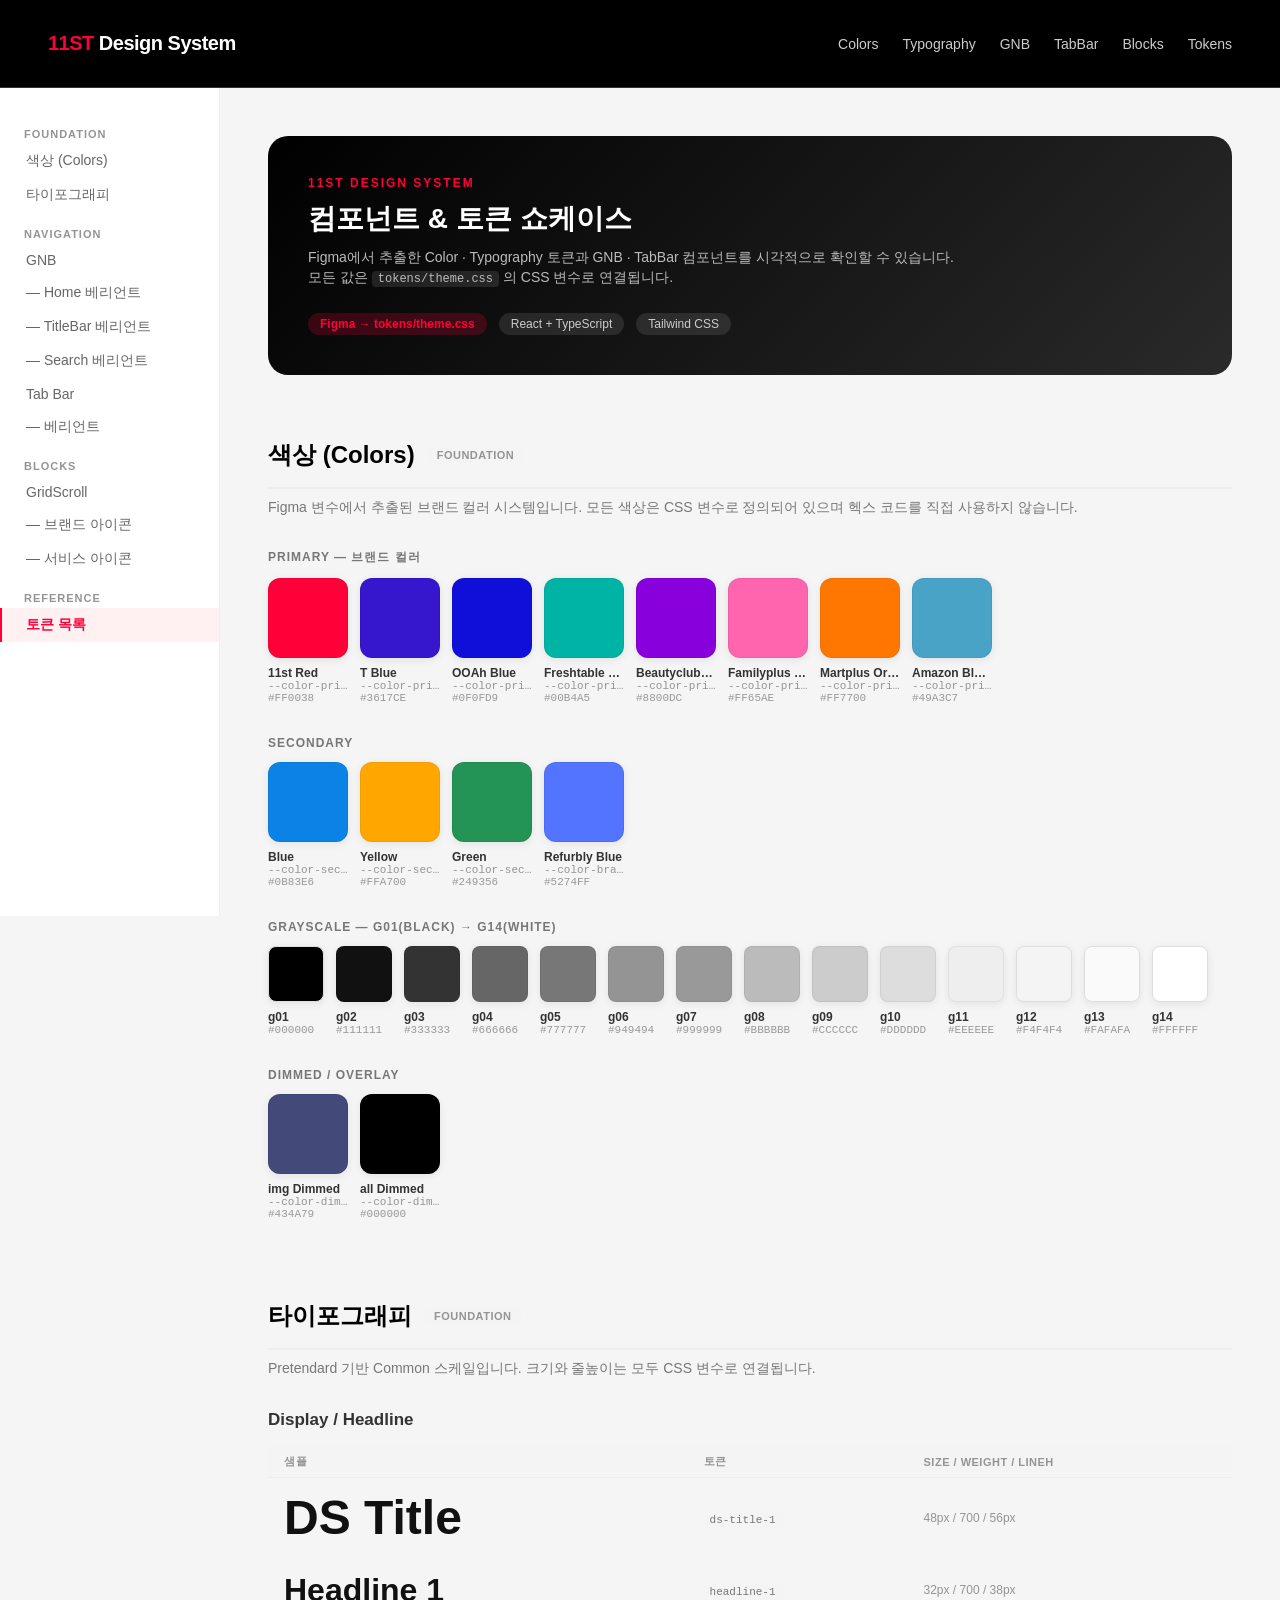
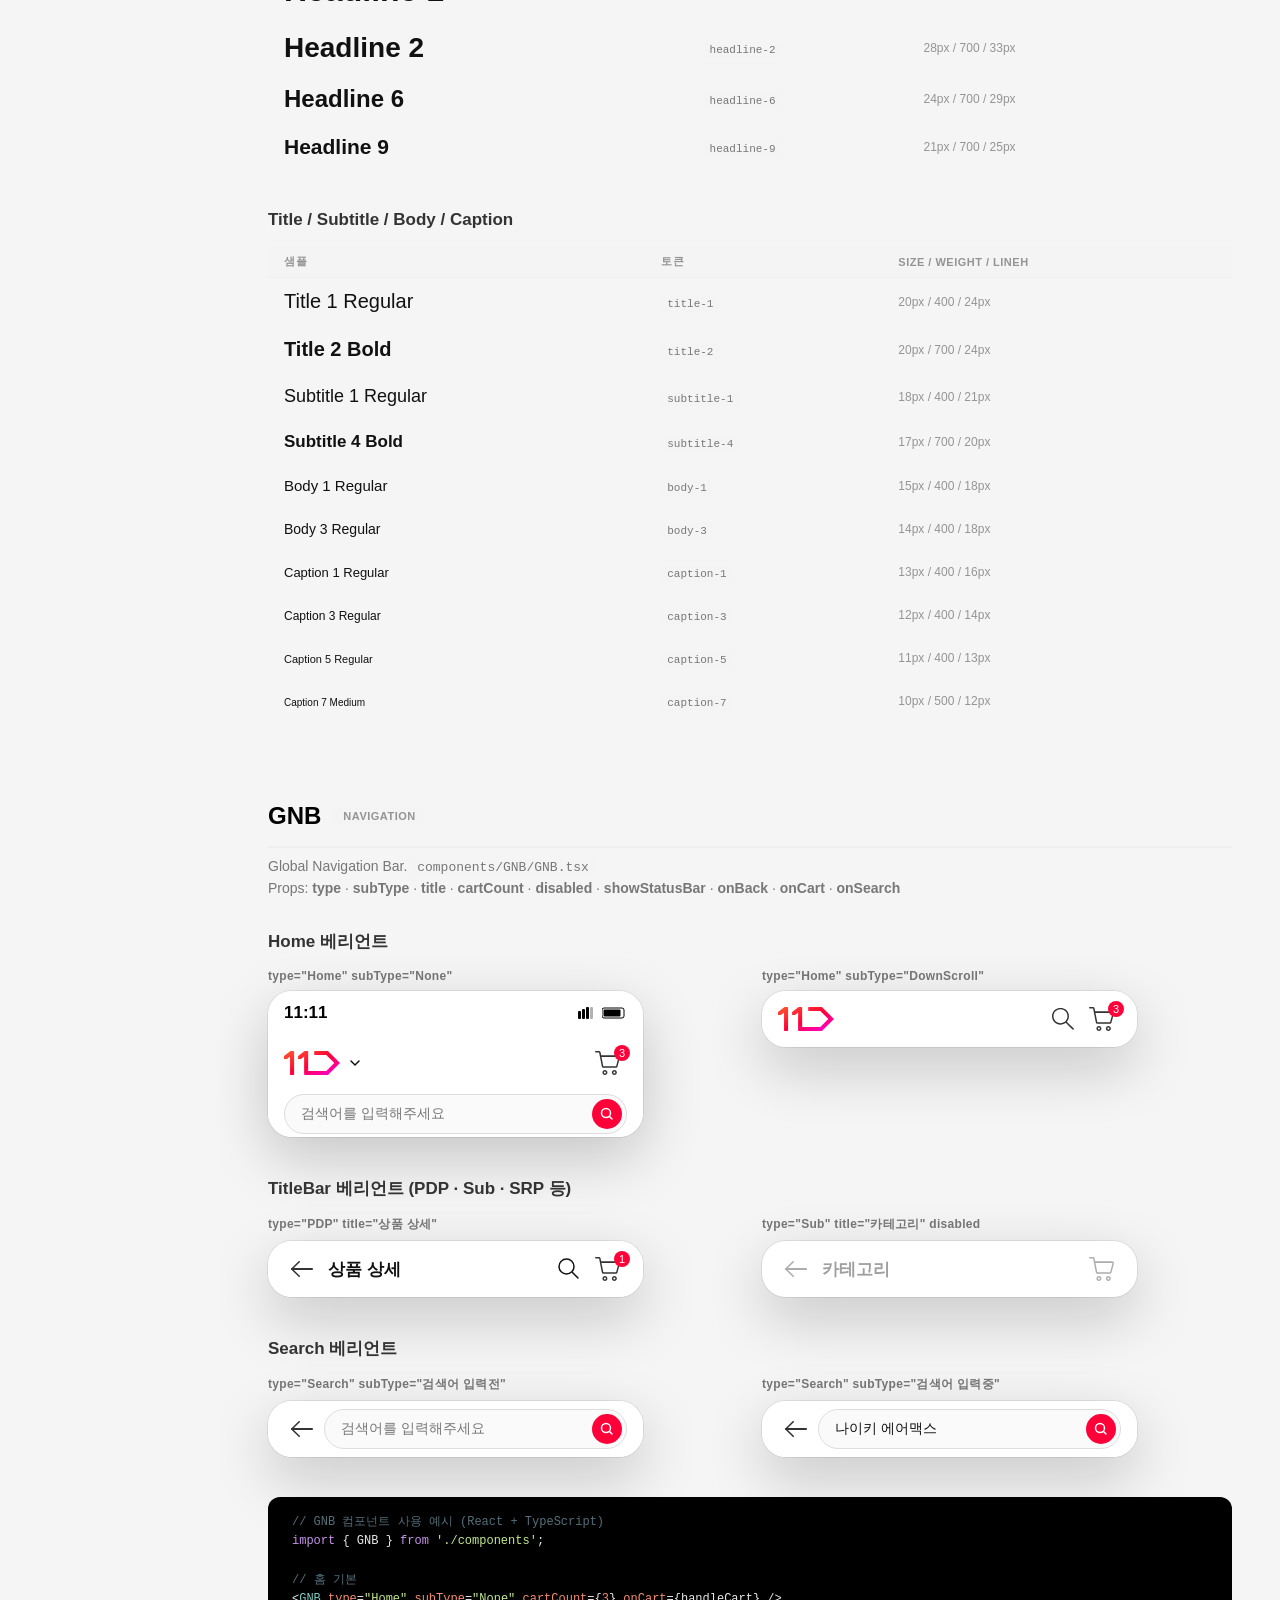
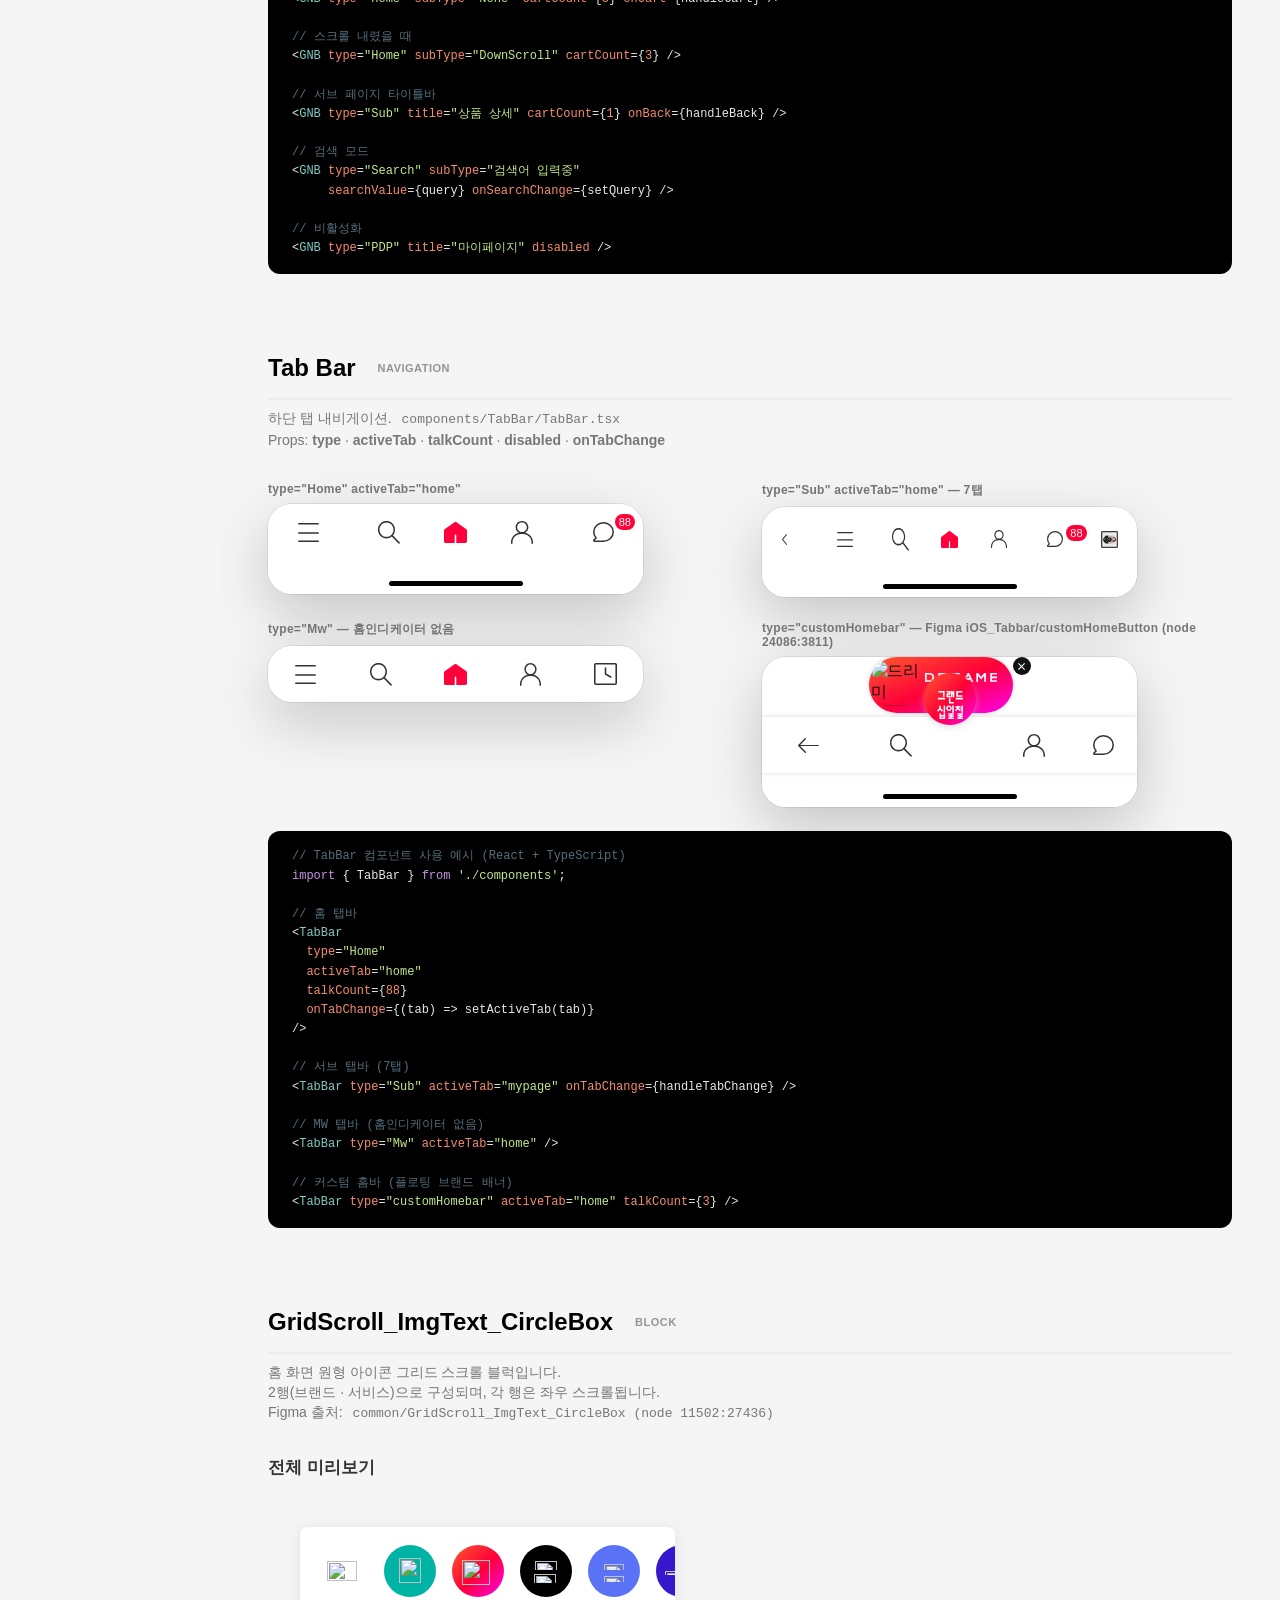
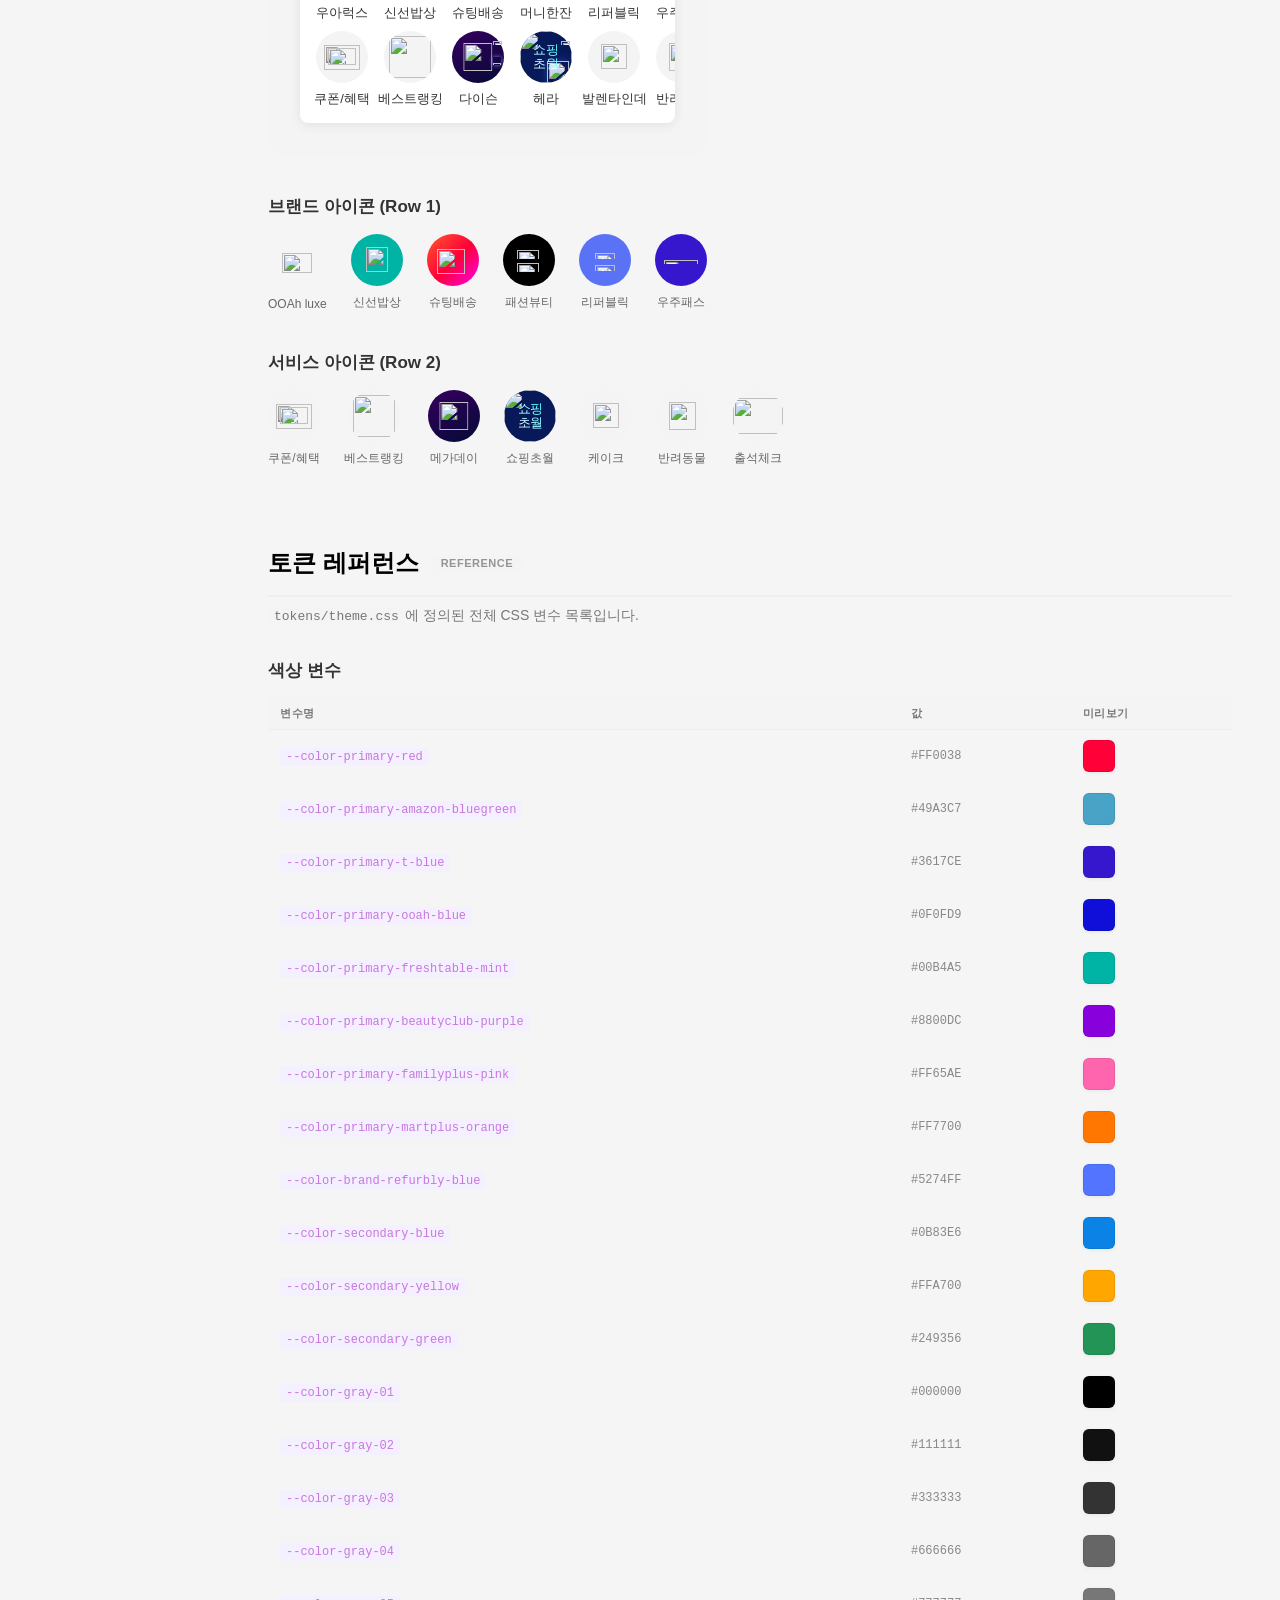
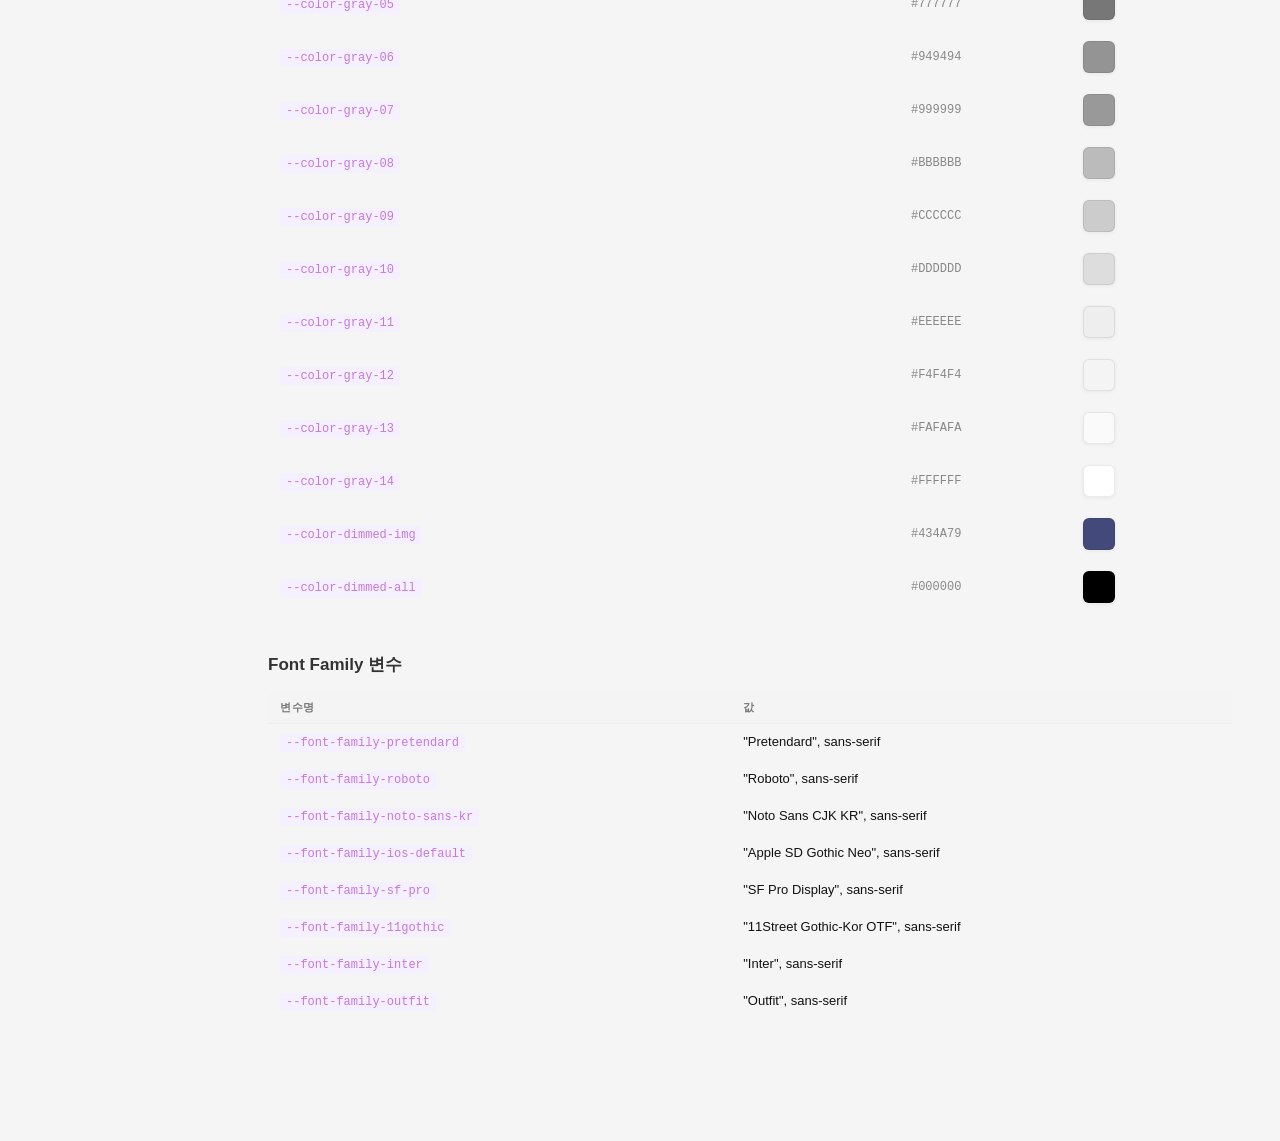
==== commit 9b401bb0: "feat: add GridScroll_ImgText_CircleBox section to index.html showcase 사이드바에 Blocks 카테고리 및 GridScroll" ====
--- a/index.html
+++ b/index.html
@@ -664,6 +664,7 @@
     <a href="#typography">Typography</a>
     <a href="#gnb">GNB</a>
     <a href="#tabbar">TabBar</a>
+    <a href="#grid-scroll">Blocks</a>
     <a href="#tokens">Tokens</a>
   </nav>
 </header>
@@ -687,6 +688,12 @@
       <a href="#gnb-search">— Search 베리언트</a>
       <a href="#tabbar">Tab Bar</a>
       <a href="#tabbar-variants">— 베리언트</a>
+    </div>
+    <div class="ds-sidebar-group">
+      <div class="ds-sidebar-label">Blocks</div>
+      <a href="#grid-scroll">GridScroll</a>
+      <a href="#grid-scroll-brand">— 브랜드 아이콘</a>
+      <a href="#grid-scroll-service">— 서비스 아이콘</a>
     </div>
     <div class="ds-sidebar-group">
       <div class="ds-sidebar-label">Reference</div>
@@ -1413,6 +1420,333 @@
     </section>
 
     <!-- =========================================================
+         BLOCKS — GridScroll_ImgText_CircleBox
+    ========================================================= -->
+    <section id="grid-scroll" class="ds-section">
+      <h2 class="ds-section-title">GridScroll_ImgText_CircleBox <span class="badge">Block</span></h2>
+      <p class="ds-section-desc">
+        홈 화면 원형 아이콘 그리드 스크롤 블럭입니다.<br>
+        2행(브랜드 · 서비스)으로 구성되며, 각 행은 좌우 스크롤됩니다.<br>
+        Figma 출처: <code style="font-family:monospace;font-size:13px;background:var(--color-gray-12);padding:1px 6px;border-radius:4px;">common/GridScroll_ImgText_CircleBox (node 11502:27436)</code>
+      </p>
+
+      <!-- 전체 미리보기 -->
+      <div class="ds-subsection">
+        <div class="ds-subsection-title">전체 미리보기</div>
+        <div style="background:#f4f4f4;border-radius:16px;padding:32px;display:inline-flex;flex-direction:column;gap:16px;">
+          <!-- 컴포넌트 래퍼 375px -->
+          <div style="background:white;width:375px;display:flex;flex-direction:column;gap:12px;padding:18px 0;overflow:clip;border-radius:8px;box-shadow:0 2px 12px rgba(0,0,0,0.08);">
+
+            <!-- Row 1: 브랜드 -->
+            <div style="display:flex;align-items:flex-start;height:74px;padding:0 8px;overflow-x:auto;scrollbar-width:none;">
+
+              <!-- 우아럭스 (OOAh luxe) — 비디오 루프 -->
+              <div style="position:relative;display:flex;flex-direction:column;align-items:center;gap:8px;padding:0 8px;flex-shrink:0;width:68px;">
+                <div style="position:relative;width:52px;height:52px;border-radius:100px;flex-shrink:0;overflow:hidden;">
+                  <video autoplay loop muted playsinline style="position:absolute;width:100%;height:100%;object-fit:cover;border-radius:100px;max-width:none;">
+                    <source src="/_videos/v1/95ed749d5c2b1d38a42ee150f37d11c9edc4010c">
+                  </video>
+                  <div style="position:absolute;height:20px;left:11px;top:16px;width:30px;overflow:clip;">
+                    <div style="position:absolute;top:0;right:1.45%;bottom:0;left:0;">
+                      <img alt="" src="http://localhost:3845/assets/461515c890e06e793eb027809081667ca9096cb8.svg" style="position:absolute;inset:0;display:block;width:100%;height:100%;max-width:none;">
+                    </div>
+                  </div>
+                </div>
+                <span style="font-size:13px;font-weight:400;color:#333;text-align:center;width:70px;line-height:16px;">우아럭스</span>
+              </div>
+
+              <!-- 신선밥상 -->
+              <div style="position:relative;display:flex;flex-direction:column;align-items:center;gap:8px;padding:0 8px;flex-shrink:0;width:68px;">
+                <div style="position:relative;width:52px;height:52px;border-radius:100px;background:#00B4A5;overflow:hidden;">
+                  <div style="position:absolute;height:25.667px;left:15px;top:13px;width:22px;">
+                    <div style="position:absolute;top:0;right:0.88%;bottom:2.04%;left:0;">
+                      <img alt="" src="http://localhost:3845/assets/11f1483f6c4af6018d39a1042aac4cb9e6360b5d.svg" style="position:absolute;inset:0;display:block;width:100%;height:100%;max-width:none;">
+                    </div>
+                  </div>
+                </div>
+                <span style="font-size:13px;font-weight:400;color:#333;text-align:center;width:70px;line-height:16px;">신선밥상</span>
+              </div>
+
+              <!-- 슈팅배송 -->
+              <div style="position:relative;display:flex;flex-direction:column;align-items:center;gap:8px;padding:0 8px;flex-shrink:0;width:68px;">
+                <div style="position:relative;width:52px;height:52px;border-radius:100px;background:linear-gradient(135deg,rgb(255,90,46) 0%,rgb(255,0,56) 51.96%,rgb(255,0,239) 100%);overflow:hidden;">
+                  <div style="position:absolute;height:25px;left:9.85px;top:15.5px;width:28.295px;overflow:clip;">
+                    <div style="position:absolute;top:0;right:0.01%;bottom:2.85%;left:0;">
+                      <img alt="" src="http://localhost:3845/assets/404e6bad09d121db181fa6feb7ac146780e4258b.svg" style="position:absolute;inset:0;display:block;width:100%;height:100%;max-width:none;">
+                    </div>
+                  </div>
+                </div>
+                <span style="font-size:13px;font-weight:400;color:#333;text-align:center;width:70px;line-height:16px;">슈팅배송</span>
+              </div>
+
+              <!-- 패션뷰티 -->
+              <div style="position:relative;display:flex;flex-direction:column;align-items:center;gap:8px;padding:0 8px;flex-shrink:0;width:68px;">
+                <div style="position:relative;width:52px;height:52px;border-radius:100px;background:#000;overflow:hidden;">
+                  <div style="position:absolute;top:26.54%;right:29.29%;bottom:51.76%;left:28.43%;">
+                    <img alt="" src="http://localhost:3845/assets/a5f60a0c9f077ac04683d7f360c210d504dd3ea9.svg" style="position:absolute;inset:0;display:block;width:100%;height:100%;max-width:none;">
+                  </div>
+                  <div style="position:absolute;top:51.71%;right:30.25%;bottom:26.29%;left:27.64%;">
+                    <img alt="" src="http://localhost:3845/assets/ed80c60688d7d9a0029eb73ca8b98a6a365c78a4.svg" style="position:absolute;inset:0;display:block;width:100%;height:100%;max-width:none;">
+                  </div>
+                </div>
+                <span style="font-size:13px;font-weight:400;color:#333;text-align:center;width:70px;line-height:16px;">머니한잔</span>
+              </div>
+
+              <!-- 리퍼블릭 -->
+              <div style="position:relative;display:flex;flex-direction:column;align-items:center;gap:8px;padding:0 8px;flex-shrink:0;width:68px;">
+                <div style="position:relative;width:52px;height:52px;border-radius:100px;background:#5A73F6;overflow:hidden;">
+                  <div style="position:absolute;top:52.24%;right:30.85%;bottom:28.85%;left:30.77%;">
+                    <img alt="" src="http://localhost:3845/assets/4ca293e4e21a12128531d8764ef47dcba419d3a2.svg" style="position:absolute;inset:0;display:block;width:100%;height:100%;max-width:none;">
+                  </div>
+                  <div style="position:absolute;top:28.85%;right:30.97%;bottom:52.24%;left:31.44%;">
+                    <img alt="" src="http://localhost:3845/assets/a5f49c2013de170fe7c257cbde6e4f7ad01e0dfd.svg" style="position:absolute;inset:0;display:block;width:100%;height:100%;max-width:none;">
+                  </div>
+                </div>
+                <span style="font-size:13px;font-weight:400;color:#333;text-align:center;width:70px;line-height:16px;">리퍼블릭</span>
+              </div>
+
+              <!-- 우주패스 -->
+              <div style="position:relative;display:flex;flex-direction:column;align-items:center;gap:8px;padding:0 8px;flex-shrink:0;width:68px;">
+                <div style="position:relative;width:52px;height:52px;border-radius:100px;background:#3617CE;overflow:hidden;">
+                  <div style="position:absolute;top:40.38%;right:17.31%;bottom:41.78%;left:17.31%;">
+                    <div style="position:absolute;top:0;right:0.43%;bottom:0;left:0;">
+                      <img alt="" src="http://localhost:3845/assets/d61f5252cec46468f769486a2f4146c0b02ddb14.svg" style="position:absolute;inset:0;display:block;width:100%;height:100%;max-width:none;">
+                    </div>
+                  </div>
+                </div>
+                <span style="font-size:13px;font-weight:400;color:#333;text-align:center;width:70px;line-height:16px;">우주패스</span>
+              </div>
+
+            </div><!-- /Row 1 -->
+
+            <!-- Row 2: 서비스 -->
+            <div style="display:flex;align-items:flex-start;height:74px;padding:0 8px;overflow-x:auto;scrollbar-width:none;">
+
+              <!-- 쿠폰혜택 -->
+              <div style="position:relative;display:flex;flex-direction:column;align-items:center;gap:8px;padding:0 8px;flex-shrink:0;width:68px;">
+                <div style="position:relative;width:52px;height:52px;border-radius:100px;background:#F4F4F4;overflow:clip;">
+                  <div style="position:absolute;top:34.13%;right:23.08%;bottom:33.17%;left:23.08%;">
+                    <div style="position:absolute;top:-20.59%;right:-14.29%;bottom:-26.47%;left:-14.29%;">
+                      <img alt="" src="http://localhost:3845/assets/504985f165e644f616572af806aab40dea0680d4.svg" style="display:block;width:100%;height:100%;max-width:none;">
+                    </div>
+                  </div>
+                  <div style="position:absolute;top:32.69%;right:23.08%;bottom:34.62%;left:23.08%;">
+                    <img alt="" src="http://localhost:3845/assets/7b6d7b943a347fbc8018f9f724dea1df67779037.svg" style="position:absolute;inset:0;display:block;width:100%;height:100%;max-width:none;">
+                  </div>
+                  <div style="position:absolute;top:42.31%;right:50.96%;bottom:43.27%;left:35.58%;">
+                    <img alt="" src="http://localhost:3845/assets/b2b781891c845c5d353dd2ecf80e6ebfd1baf944.svg" style="position:absolute;inset:0;display:block;width:100%;height:100%;max-width:none;">
+                  </div>
+                </div>
+                <span style="font-size:13px;font-weight:400;color:#333;text-align:center;width:70px;line-height:16px;">쿠폰/혜택</span>
+              </div>
+
+              <!-- 베스트랭킹 -->
+              <div style="position:relative;display:flex;flex-direction:column;align-items:center;gap:8px;padding:0 8px;flex-shrink:0;width:68px;">
+                <div style="position:relative;width:52px;height:52px;border-radius:100px;background:#F4F4F4;overflow:clip;">
+                  <div style="position:absolute;left:5px;top:5px;width:42px;height:42px;overflow:hidden;">
+                    <img alt="" src="http://localhost:3845/assets/f2dd6cfab6ec26aee68660ee269f6abcfabbf9fe.png" style="position:absolute;inset:0;display:block;width:100%;height:100%;object-fit:cover;max-width:none;">
+                  </div>
+                </div>
+                <span style="font-size:13px;font-weight:400;color:#333;text-align:center;width:70px;line-height:16px;">베스트랭킹</span>
+              </div>
+
+              <!-- 메가데이 (dot) -->
+              <div style="position:relative;display:flex;flex-direction:column;align-items:center;gap:8px;padding:0 8px;flex-shrink:0;width:68px;">
+                <div style="position:relative;width:52px;height:52px;border-radius:100px;background:linear-gradient(153.435deg,rgb(47,1,89) 15.385%,rgb(11,9,60) 84.295%);overflow:clip;left:-0.43px;">
+                  <div style="position:absolute;display:flex;align-items:center;justify-content:center;left:41px;top:26px;width:8px;height:8px;">
+                    <div style="transform:scaleY(-1) rotate(180deg);position:relative;box-shadow:0 0 4px 0 #9578ff;width:8px;height:8px;">
+                      <img alt="" src="http://localhost:3845/assets/a34c58cb6247b5c5054f5062033293e482b527bb.png" style="position:absolute;inset:0;display:block;width:100%;height:100%;max-width:none;">
+                    </div>
+                  </div>
+                  <div style="position:absolute;left:50%;top:50%;transform:translate(-50%,-50%);height:28px;overflow:clip;width:29.373px;">
+                    <img alt="" src="http://localhost:3845/assets/ed1fef50ea9cf6d8127ba4cef07695c881456895.png" style="position:absolute;inset:0;display:block;width:100%;height:100%;object-fit:cover;max-width:none;">
+                  </div>
+                </div>
+                <!-- dot badge -->
+                <div aria-hidden="true" style="position:absolute;left:49px;top:5px;width:9px;height:9px;">
+                  <img alt="" src="http://localhost:3845/assets/78cfabb536d738e40cb91f7eac5d8f395f1366d9.svg" style="position:absolute;inset:0;display:block;width:100%;height:100%;max-width:none;">
+                </div>
+                <span style="font-size:13px;font-weight:400;color:#333;text-align:center;width:70px;line-height:16px;">다이슨</span>
+              </div>
+
+              <!-- 쇼핑초월 (dot) -->
+              <div style="position:relative;display:flex;flex-direction:column;align-items:center;gap:8px;padding:0 8px;flex-shrink:0;width:68px;">
+                <div style="position:relative;width:52px;height:52px;border-radius:100px;background:#071959;overflow:clip;left:-0.43px;">
+                  <div style="position:absolute;left:0;top:0;width:52px;height:52px;overflow:hidden;">
+                    <img alt="" src="http://localhost:3845/assets/5669e6bb2393c4c36e721d48fd397bf5660d0d33.png" style="position:absolute;left:0;top:0;width:100%;height:100%;max-width:none;">
+                  </div>
+                  <div style="position:absolute;left:27px;top:30px;width:22px;height:22px;box-shadow:0 0 8px 0 #1d409a;">
+                    <img alt="" src="http://localhost:3845/assets/b57d98ad2106352d1ed7375596ac2f9c833bfb37.png" style="position:absolute;inset:0;display:block;width:100%;height:100%;object-fit:cover;max-width:none;">
+                  </div>
+                  <div style="position:absolute;left:50%;top:calc(50% - 14px);transform:translateX(-50%);font-family:'Sandoll GyeokdongGothic',sans-serif;font-size:13px;font-weight:400;letter-spacing:-0.5px;text-align:center;white-space:nowrap;-webkit-background-clip:text;background-clip:text;color:transparent;background-image:linear-gradient(234.462deg,rgb(79,252,255) 10.648%,rgb(255,255,255) 96.007%);">
+                    <p style="line-height:14px;margin-bottom:0;">쇼핑</p>
+                    <p style="line-height:14px;margin:0;">초월</p>
+                  </div>
+                </div>
+                <!-- dot badge -->
+                <div aria-hidden="true" style="position:absolute;left:49px;top:5px;width:9px;height:9px;">
+                  <img alt="" src="http://localhost:3845/assets/78cfabb536d738e40cb91f7eac5d8f395f1366d9.svg" style="position:absolute;inset:0;display:block;width:100%;height:100%;max-width:none;">
+                </div>
+                <span style="font-size:13px;font-weight:400;color:#333;text-align:center;width:70px;line-height:16px;">헤라</span>
+              </div>
+
+              <!-- 케이크 -->
+              <div style="position:relative;display:flex;flex-direction:column;align-items:center;gap:8px;padding:0 8px;flex-shrink:0;width:68px;">
+                <div style="position:relative;width:52px;height:52px;border-radius:100px;background:#F4F4F4;overflow:clip;">
+                  <div style="position:absolute;top:25%;right:25%;bottom:26.56%;left:25%;overflow:hidden;">
+                    <img alt="" src="http://localhost:3845/assets/6065b10e7cf4bd2ba7634f1dd057f4443e6eab39.png" style="position:absolute;left:0;top:0;width:100%;height:100%;max-width:none;">
+                  </div>
+                </div>
+                <span style="font-size:13px;font-weight:400;color:#333;text-align:center;width:70px;line-height:16px;">발렌타인데이</span>
+              </div>
+
+              <!-- 반려동물 -->
+              <div style="position:relative;display:flex;flex-direction:column;align-items:center;gap:8px;padding:0 8px;flex-shrink:0;width:68px;">
+                <div style="position:relative;width:52px;height:52px;border-radius:100px;background:#F4F4F4;overflow:clip;">
+                  <div style="position:absolute;top:23.08%;right:22.89%;bottom:23.08%;left:25%;overflow:hidden;">
+                    <img alt="" src="http://localhost:3845/assets/e05e1f83c1814d1bb459e44f3b6a45a36090b32d.png" style="position:absolute;left:0;top:0;width:100%;height:100%;max-width:none;">
+                  </div>
+                </div>
+                <span style="font-size:13px;font-weight:400;color:#333;text-align:center;width:70px;line-height:16px;">반려동물</span>
+              </div>
+
+            </div><!-- /Row 2 -->
+
+          </div><!-- /컴포넌트 래퍼 -->
+        </div>
+      </div>
+
+      <!-- 브랜드 아이콘 -->
+      <div id="grid-scroll-brand" class="ds-subsection" style="scroll-margin-top:100px;">
+        <div class="ds-subsection-title">브랜드 아이콘 (Row 1)</div>
+        <div style="display:flex;flex-wrap:wrap;gap:24px;align-items:flex-end;">
+
+          <!-- OOAh luxe -->
+          <div style="display:flex;flex-direction:column;align-items:center;gap:8px;">
+            <div style="position:relative;width:52px;height:52px;border-radius:100px;overflow:hidden;">
+              <video autoplay loop muted playsinline style="position:absolute;width:100%;height:100%;object-fit:cover;border-radius:100px;max-width:none;"><source src="/_videos/v1/95ed749d5c2b1d38a42ee150f37d11c9edc4010c"></video>
+              <div style="position:absolute;height:20px;left:11px;top:16px;width:30px;overflow:clip;"><div style="position:absolute;top:0;right:1.45%;bottom:0;left:0;"><img alt="" src="http://localhost:3845/assets/461515c890e06e793eb027809081667ca9096cb8.svg" style="position:absolute;inset:0;display:block;width:100%;height:100%;max-width:none;"></div></div>
+            </div>
+            <span style="font-size:12px;color:#666;">OOAh luxe</span>
+          </div>
+
+          <!-- 신선밥상 -->
+          <div style="display:flex;flex-direction:column;align-items:center;gap:8px;">
+            <div style="position:relative;width:52px;height:52px;border-radius:100px;background:#00B4A5;overflow:hidden;">
+              <div style="position:absolute;height:25.667px;left:15px;top:13px;width:22px;"><div style="position:absolute;top:0;right:0.88%;bottom:2.04%;left:0;"><img alt="" src="http://localhost:3845/assets/11f1483f6c4af6018d39a1042aac4cb9e6360b5d.svg" style="position:absolute;inset:0;display:block;width:100%;height:100%;max-width:none;"></div></div>
+            </div>
+            <span style="font-size:12px;color:#666;">신선밥상</span>
+          </div>
+
+          <!-- 슈팅배송 -->
+          <div style="display:flex;flex-direction:column;align-items:center;gap:8px;">
+            <div style="position:relative;width:52px;height:52px;border-radius:100px;background:linear-gradient(135deg,rgb(255,90,46) 0%,rgb(255,0,56) 51.96%,rgb(255,0,239) 100%);overflow:hidden;">
+              <div style="position:absolute;height:25px;left:9.85px;top:15.5px;width:28.295px;overflow:clip;"><div style="position:absolute;top:0;right:0.01%;bottom:2.85%;left:0;"><img alt="" src="http://localhost:3845/assets/404e6bad09d121db181fa6feb7ac146780e4258b.svg" style="position:absolute;inset:0;display:block;width:100%;height:100%;max-width:none;"></div></div>
+            </div>
+            <span style="font-size:12px;color:#666;">슈팅배송</span>
+          </div>
+
+          <!-- 패션뷰티 -->
+          <div style="display:flex;flex-direction:column;align-items:center;gap:8px;">
+            <div style="position:relative;width:52px;height:52px;border-radius:100px;background:#000;overflow:hidden;">
+              <div style="position:absolute;top:26.54%;right:29.29%;bottom:51.76%;left:28.43%;"><img alt="" src="http://localhost:3845/assets/a5f60a0c9f077ac04683d7f360c210d504dd3ea9.svg" style="position:absolute;inset:0;display:block;width:100%;height:100%;max-width:none;"></div>
+              <div style="position:absolute;top:51.71%;right:30.25%;bottom:26.29%;left:27.64%;"><img alt="" src="http://localhost:3845/assets/ed80c60688d7d9a0029eb73ca8b98a6a365c78a4.svg" style="position:absolute;inset:0;display:block;width:100%;height:100%;max-width:none;"></div>
+            </div>
+            <span style="font-size:12px;color:#666;">패션뷰티</span>
+          </div>
+
+          <!-- 리퍼블릭 -->
+          <div style="display:flex;flex-direction:column;align-items:center;gap:8px;">
+            <div style="position:relative;width:52px;height:52px;border-radius:100px;background:#5A73F6;overflow:hidden;">
+              <div style="position:absolute;top:52.24%;right:30.85%;bottom:28.85%;left:30.77%;"><img alt="" src="http://localhost:3845/assets/4ca293e4e21a12128531d8764ef47dcba419d3a2.svg" style="position:absolute;inset:0;display:block;width:100%;height:100%;max-width:none;"></div>
+              <div style="position:absolute;top:28.85%;right:30.97%;bottom:52.24%;left:31.44%;"><img alt="" src="http://localhost:3845/assets/a5f49c2013de170fe7c257cbde6e4f7ad01e0dfd.svg" style="position:absolute;inset:0;display:block;width:100%;height:100%;max-width:none;"></div>
+            </div>
+            <span style="font-size:12px;color:#666;">리퍼블릭</span>
+          </div>
+
+          <!-- 우주패스 -->
+          <div style="display:flex;flex-direction:column;align-items:center;gap:8px;">
+            <div style="position:relative;width:52px;height:52px;border-radius:100px;background:#3617CE;overflow:hidden;">
+              <div style="position:absolute;top:40.38%;right:17.31%;bottom:41.78%;left:17.31%;"><div style="position:absolute;top:0;right:0.43%;bottom:0;left:0;"><img alt="" src="http://localhost:3845/assets/d61f5252cec46468f769486a2f4146c0b02ddb14.svg" style="position:absolute;inset:0;display:block;width:100%;height:100%;max-width:none;"></div></div>
+            </div>
+            <span style="font-size:12px;color:#666;">우주패스</span>
+          </div>
+
+        </div>
+      </div>
+
+      <!-- 서비스 아이콘 -->
+      <div id="grid-scroll-service" class="ds-subsection" style="scroll-margin-top:100px;">
+        <div class="ds-subsection-title">서비스 아이콘 (Row 2)</div>
+        <div style="display:flex;flex-wrap:wrap;gap:24px;align-items:flex-end;">
+
+          <!-- 쿠폰혜택 -->
+          <div style="display:flex;flex-direction:column;align-items:center;gap:8px;">
+            <div style="position:relative;width:52px;height:52px;border-radius:100px;background:#F4F4F4;overflow:clip;">
+              <div style="position:absolute;top:34.13%;right:23.08%;bottom:33.17%;left:23.08%;"><div style="position:absolute;top:-20.59%;right:-14.29%;bottom:-26.47%;left:-14.29%;"><img alt="" src="http://localhost:3845/assets/504985f165e644f616572af806aab40dea0680d4.svg" style="display:block;width:100%;height:100%;max-width:none;"></div></div>
+              <div style="position:absolute;top:32.69%;right:23.08%;bottom:34.62%;left:23.08%;"><img alt="" src="http://localhost:3845/assets/7b6d7b943a347fbc8018f9f724dea1df67779037.svg" style="position:absolute;inset:0;display:block;width:100%;height:100%;max-width:none;"></div>
+              <div style="position:absolute;top:42.31%;right:50.96%;bottom:43.27%;left:35.58%;"><img alt="" src="http://localhost:3845/assets/b2b781891c845c5d353dd2ecf80e6ebfd1baf944.svg" style="position:absolute;inset:0;display:block;width:100%;height:100%;max-width:none;"></div>
+            </div>
+            <span style="font-size:12px;color:#666;">쿠폰/혜택</span>
+          </div>
+
+          <!-- 베스트 -->
+          <div style="display:flex;flex-direction:column;align-items:center;gap:8px;">
+            <div style="position:relative;width:52px;height:52px;border-radius:100px;background:#F4F4F4;overflow:clip;">
+              <div style="position:absolute;left:5px;top:5px;width:42px;height:42px;overflow:hidden;"><img alt="" src="http://localhost:3845/assets/f2dd6cfab6ec26aee68660ee269f6abcfabbf9fe.png" style="position:absolute;inset:0;display:block;width:100%;height:100%;object-fit:cover;max-width:none;"></div>
+            </div>
+            <span style="font-size:12px;color:#666;">베스트랭킹</span>
+          </div>
+
+          <!-- 메가데이 -->
+          <div style="display:flex;flex-direction:column;align-items:center;gap:8px;">
+            <div style="position:relative;width:52px;height:52px;border-radius:100px;background:linear-gradient(153.435deg,rgb(47,1,89) 15.385%,rgb(11,9,60) 84.295%);overflow:clip;">
+              <div style="position:absolute;left:50%;top:50%;transform:translate(-50%,-50%);height:28px;overflow:clip;width:29.373px;"><img alt="" src="http://localhost:3845/assets/ed1fef50ea9cf6d8127ba4cef07695c881456895.png" style="position:absolute;inset:0;display:block;width:100%;height:100%;object-fit:cover;max-width:none;"></div>
+            </div>
+            <span style="font-size:12px;color:#666;">메가데이</span>
+          </div>
+
+          <!-- 쇼핑초월 -->
+          <div style="display:flex;flex-direction:column;align-items:center;gap:8px;">
+            <div style="position:relative;width:52px;height:52px;border-radius:100px;background:#071959;overflow:clip;">
+              <div style="position:absolute;left:0;top:0;width:52px;height:52px;overflow:hidden;"><img alt="" src="http://localhost:3845/assets/5669e6bb2393c4c36e721d48fd397bf5660d0d33.png" style="position:absolute;left:0;top:0;width:100%;height:100%;max-width:none;"></div>
+              <div style="position:absolute;left:50%;top:calc(50% - 14px);transform:translateX(-50%);font-size:13px;letter-spacing:-0.5px;text-align:center;white-space:nowrap;-webkit-background-clip:text;background-clip:text;color:transparent;background-image:linear-gradient(234.462deg,rgb(79,252,255) 10.648%,rgb(255,255,255) 96.007%);">
+                <p style="line-height:14px;margin-bottom:0;">쇼핑</p><p style="line-height:14px;margin:0;">초월</p>
+              </div>
+            </div>
+            <span style="font-size:12px;color:#666;">쇼핑초월</span>
+          </div>
+
+          <!-- 케이크 -->
+          <div style="display:flex;flex-direction:column;align-items:center;gap:8px;">
+            <div style="position:relative;width:52px;height:52px;border-radius:100px;background:#F4F4F4;overflow:clip;">
+              <div style="position:absolute;top:25%;right:25%;bottom:26.56%;left:25%;overflow:hidden;"><img alt="" src="http://localhost:3845/assets/6065b10e7cf4bd2ba7634f1dd057f4443e6eab39.png" style="position:absolute;left:0;top:0;width:100%;height:100%;max-width:none;"></div>
+            </div>
+            <span style="font-size:12px;color:#666;">케이크</span>
+          </div>
+
+          <!-- 반려동물 -->
+          <div style="display:flex;flex-direction:column;align-items:center;gap:8px;">
+            <div style="position:relative;width:52px;height:52px;border-radius:100px;background:#F4F4F4;overflow:clip;">
+              <div style="position:absolute;top:23.08%;right:22.89%;bottom:23.08%;left:25%;overflow:hidden;"><img alt="" src="http://localhost:3845/assets/e05e1f83c1814d1bb459e44f3b6a45a36090b32d.png" style="position:absolute;left:0;top:0;width:100%;height:100%;max-width:none;"></div>
+            </div>
+            <span style="font-size:12px;color:#666;">반려동물</span>
+          </div>
+
+          <!-- 출석체크 -->
+          <div style="display:flex;flex-direction:column;align-items:center;gap:8px;">
+            <div style="position:relative;width:52px;height:52px;border-radius:100px;background:#F4F4F4;overflow:clip;">
+              <div style="position:absolute;height:36px;left:1px;top:8px;width:50px;overflow:hidden;"><img alt="" src="http://localhost:3845/assets/ed4de352786fb3f4086e805483a0ced4d58d4953.png" style="position:absolute;inset:0;display:block;width:100%;height:100%;object-fit:cover;max-width:none;"></div>
+            </div>
+            <span style="font-size:12px;color:#666;">출석체크</span>
+          </div>
+
+        </div>
+      </div>
+
+    </section><!-- /grid-scroll -->
+
+    <!-- =========================================================
          TOKEN REFERENCE
     ========================================================= -->
     <section id="tokens" class="ds-section">
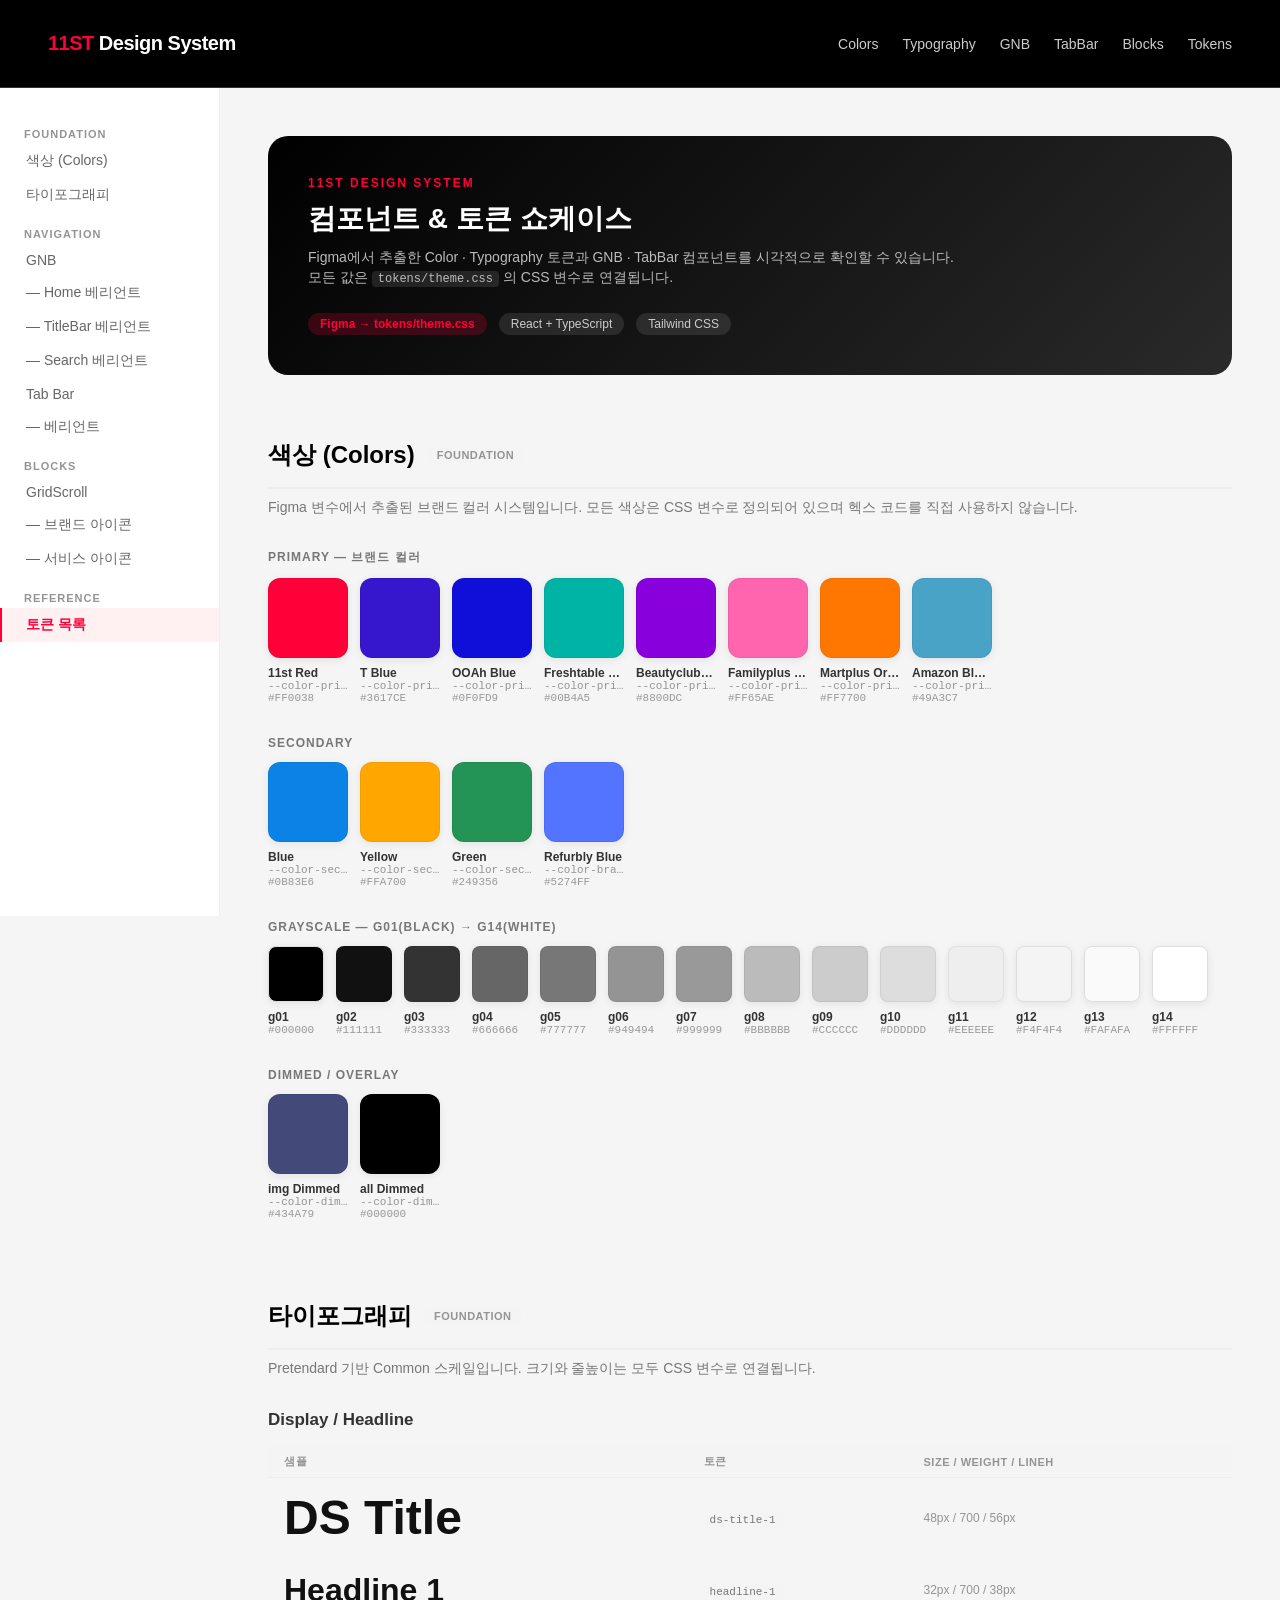
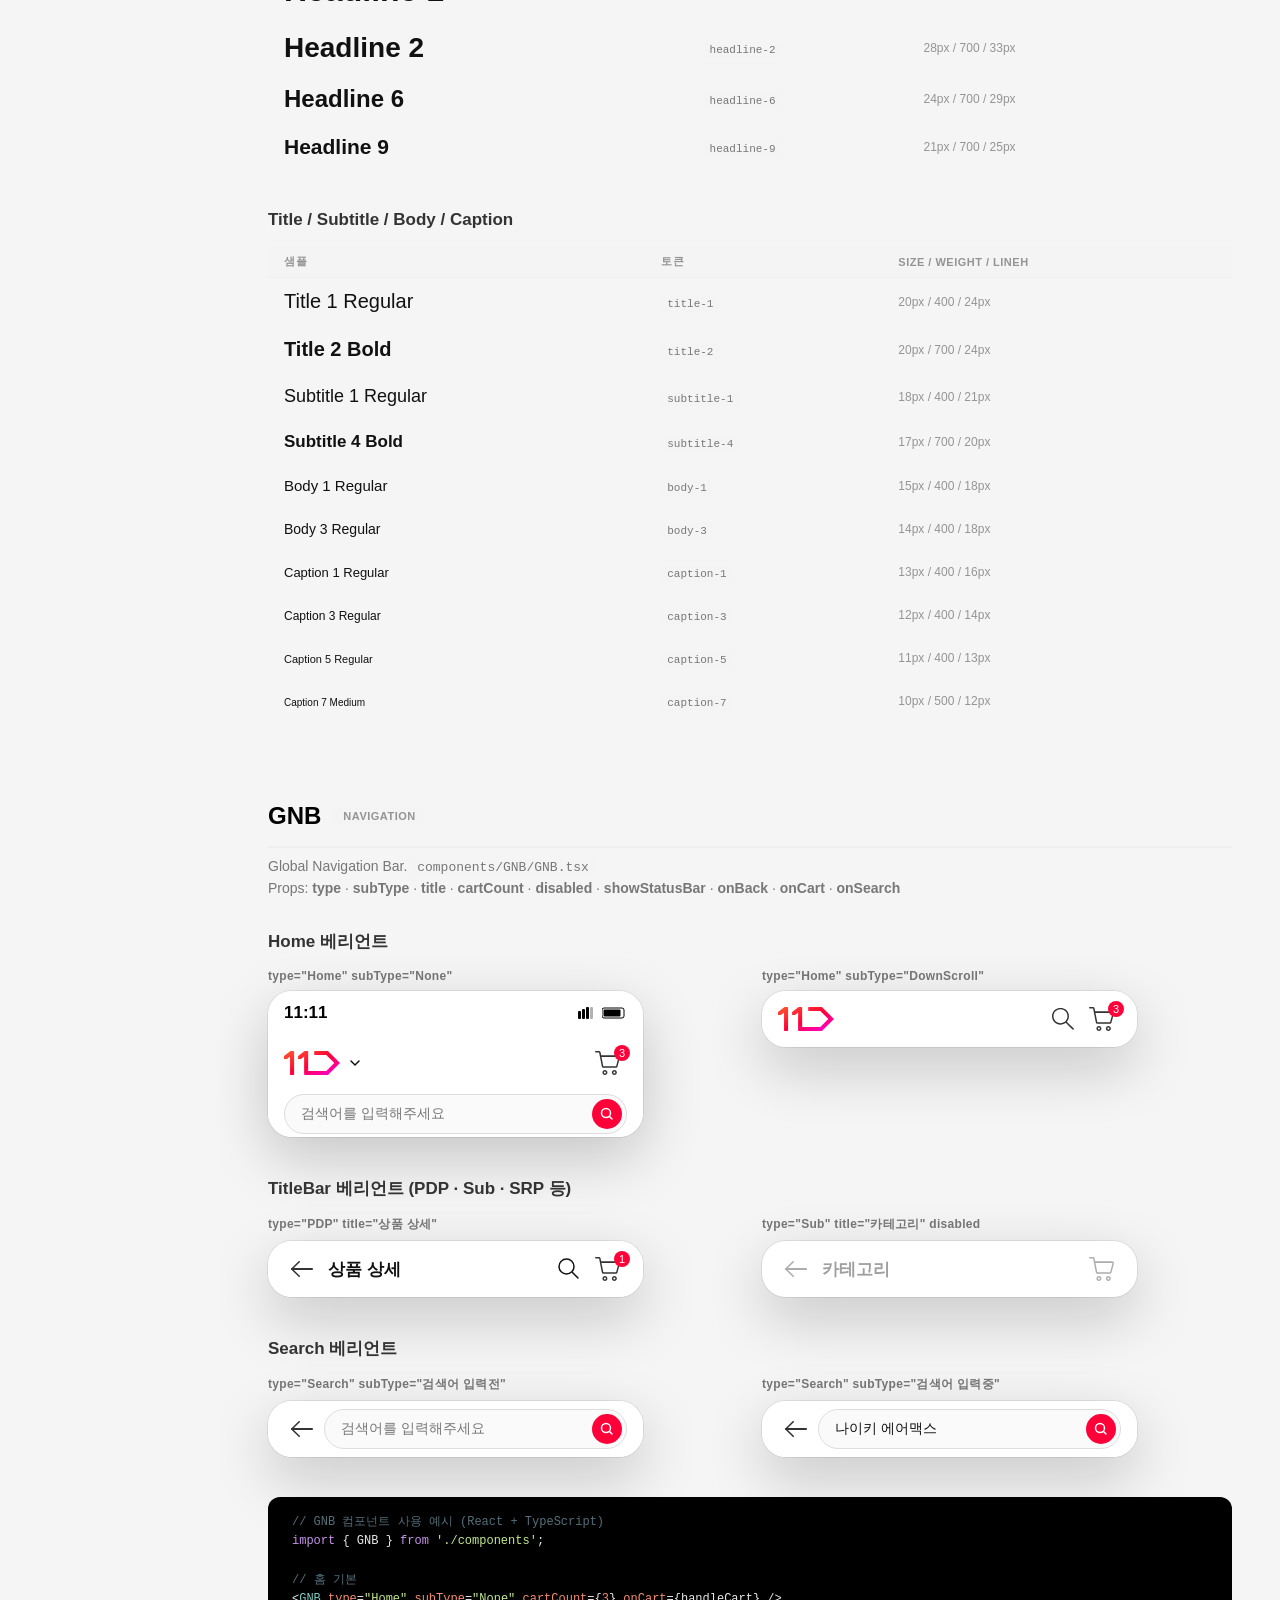
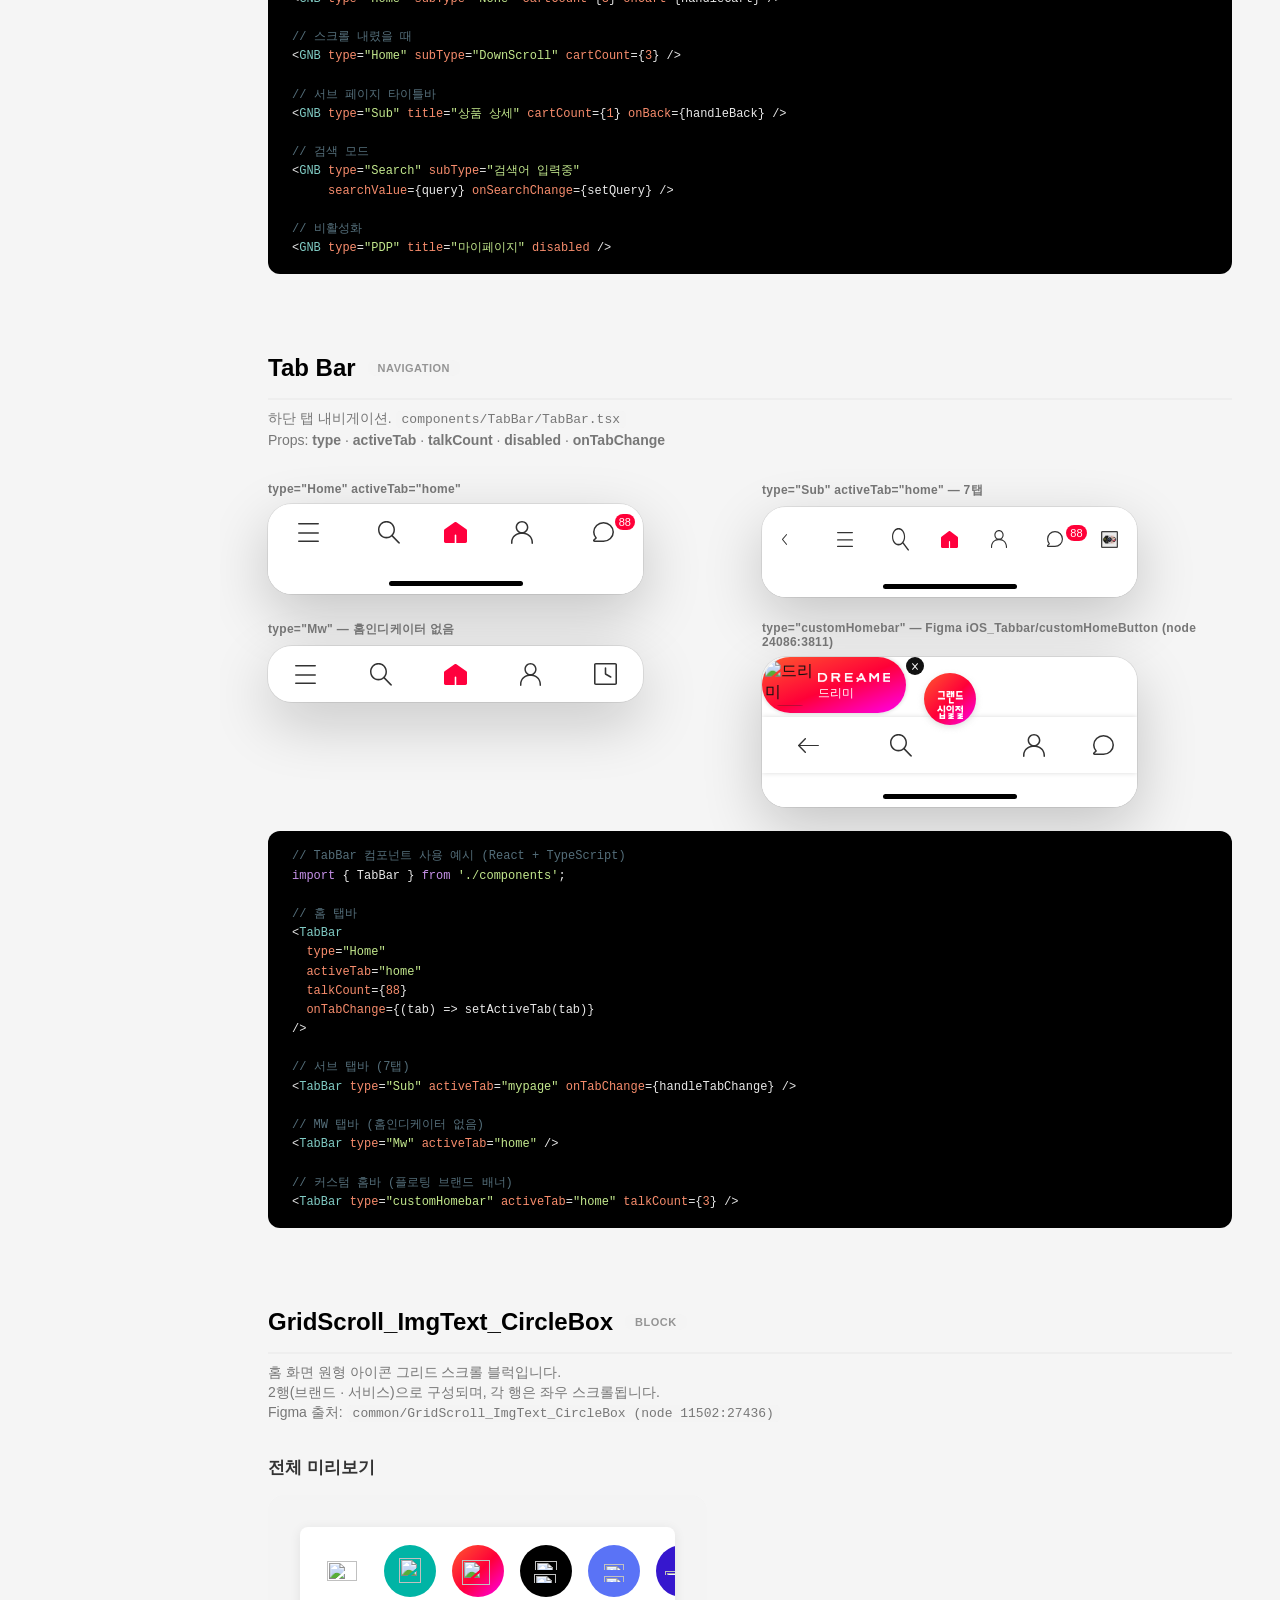
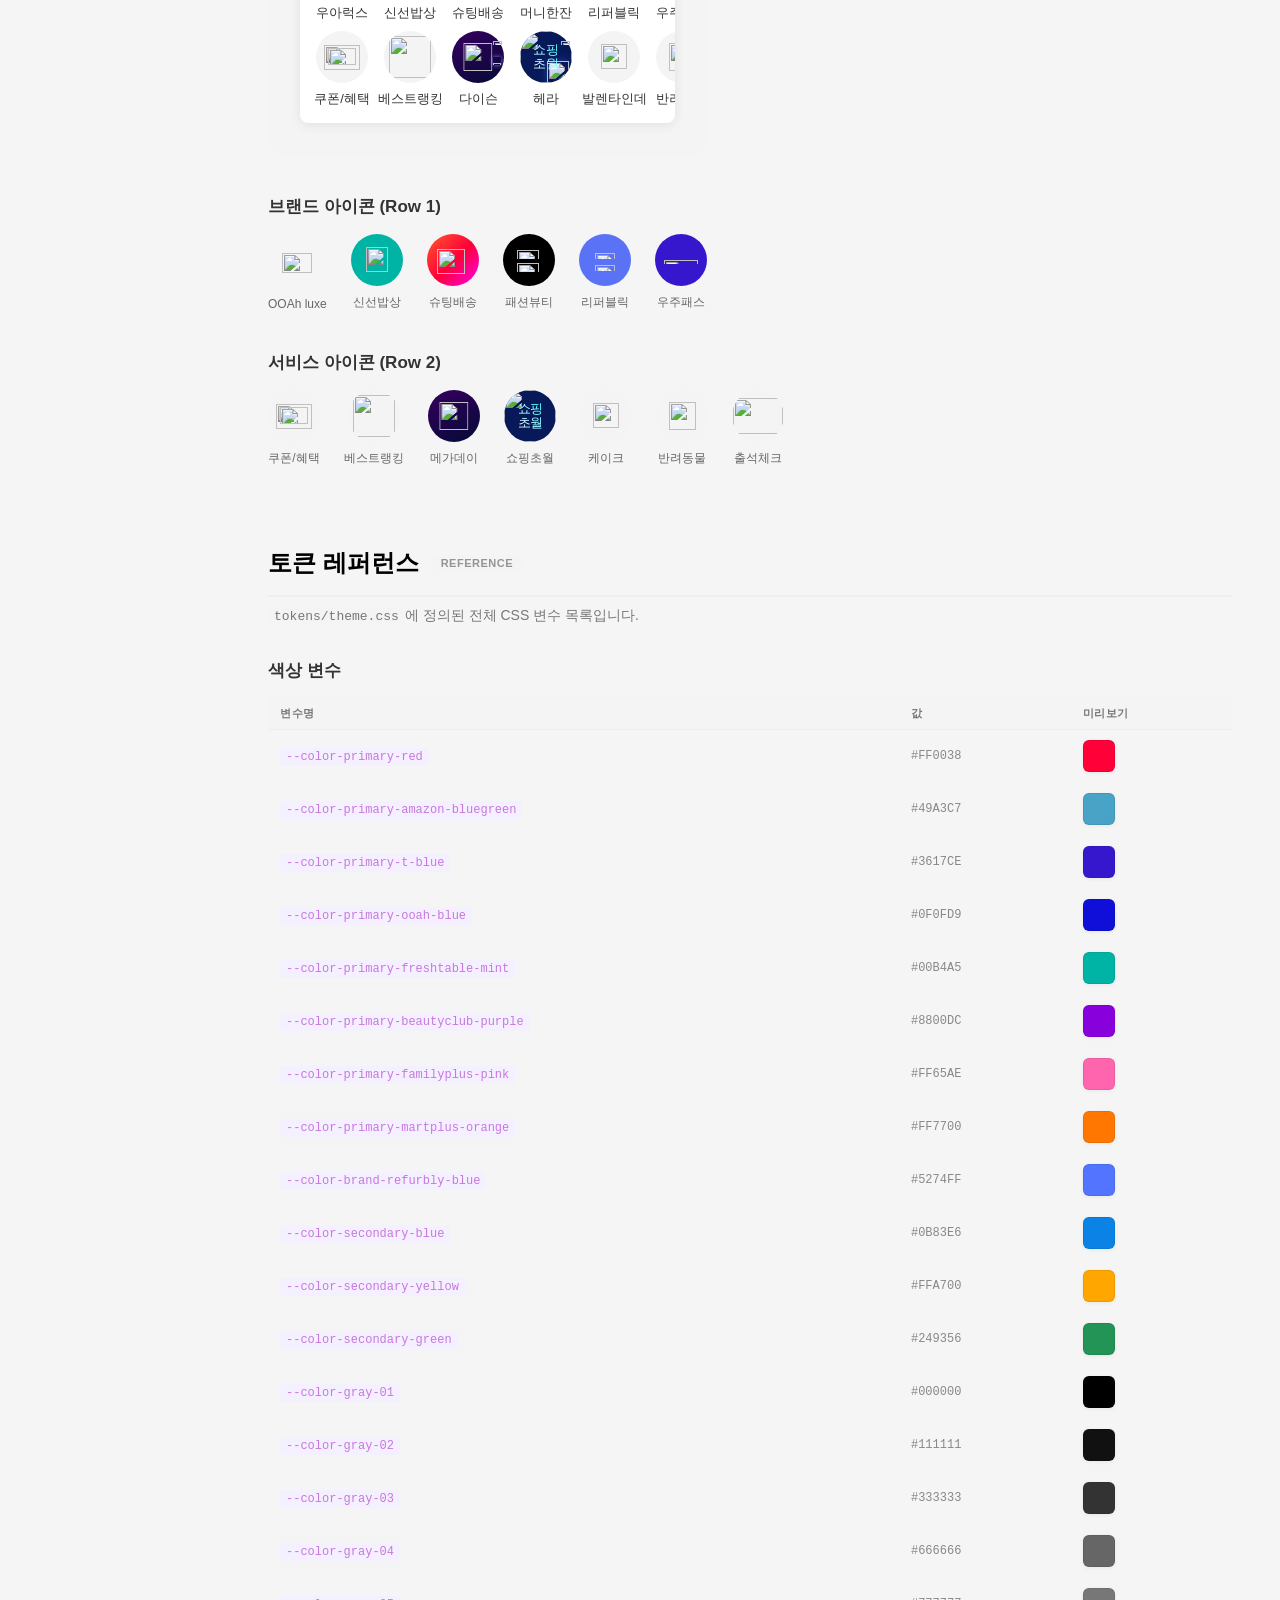
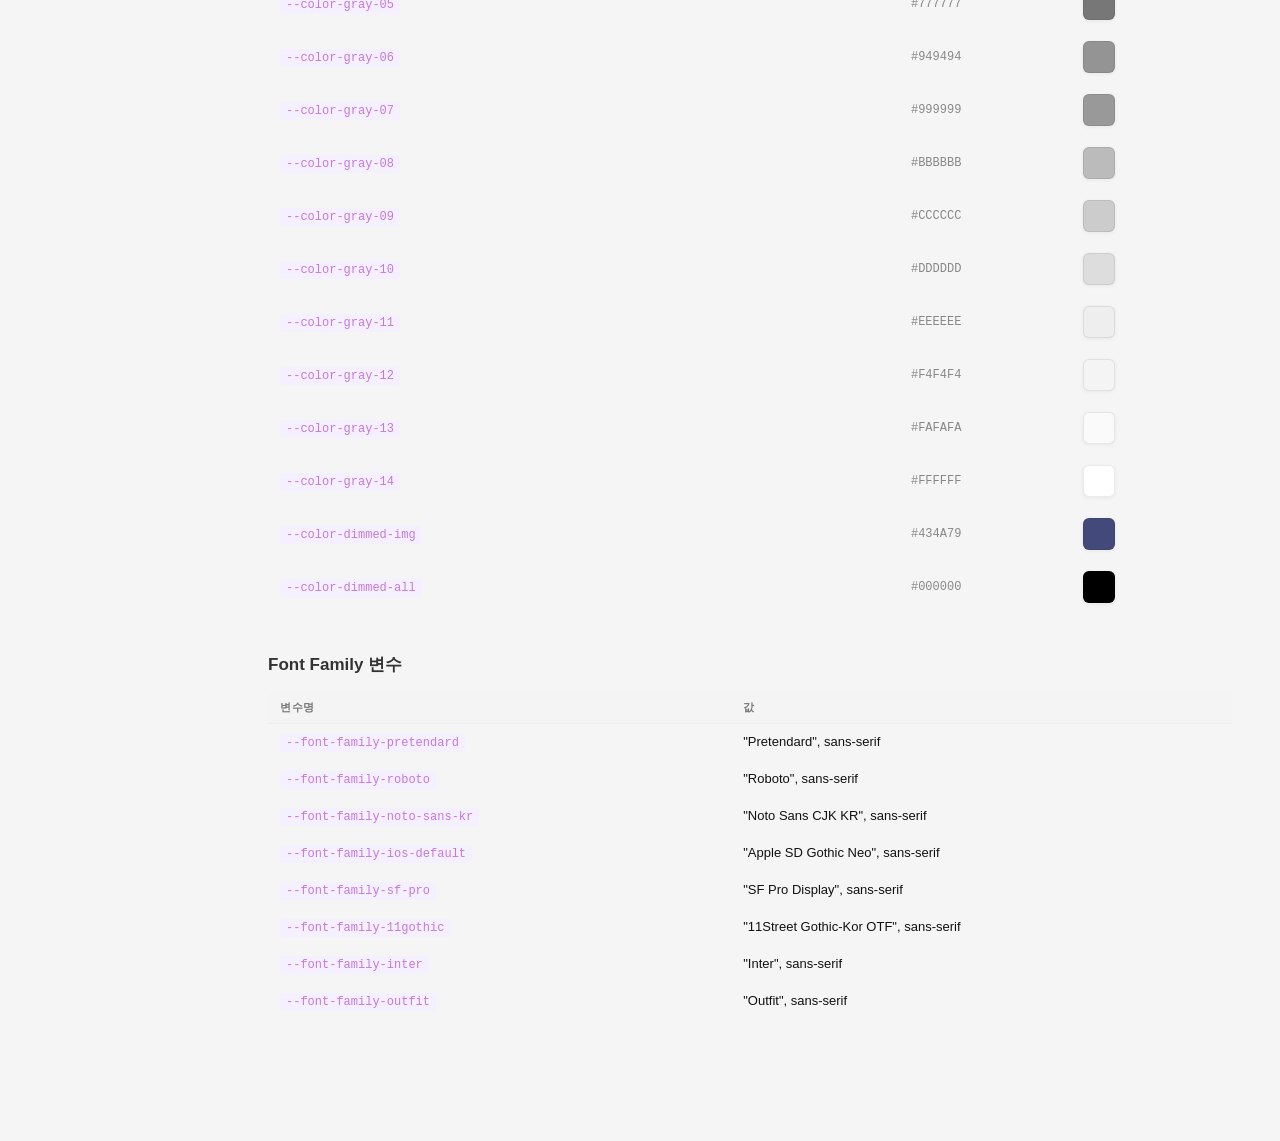
==== commit 8d18851f: "fix: replace localhost:3845 image URLs with committed assets - Download all hash-named SVG/PNG/MP4 a" ====
--- a/index.html
+++ b/index.html
@@ -1316,7 +1316,7 @@
           <div class="phone-frame">
             <div class="tabbar">
               <!-- floating_btn_brand (node 24086:1306) — Figma 원본 구조 -->
-              <div style="display:flex;justify-content:center;width:100%;padding-bottom:4px;">
+              <div style="display:flex;justify-content:flex-start;width:100%;padding-bottom:4px;">
                 <div style="position:relative;width:162px;height:56px;flex-shrink:0;" aria-label="드리미 브랜드 배너">
                   <!-- ic/ic_close: left:144px top:0 18×18 -->
                   <div style="position:absolute;left:144px;top:0;width:18px;height:18px;">
@@ -1333,7 +1333,7 @@
                     <div style="position:absolute;left:0;top:0;width:144px;height:56px;overflow:clip;-webkit-mask-image:url('assets/floating-banner-mask.svg');mask-image:url('assets/floating-banner-mask.svg');mask-mode:alpha;mask-repeat:no-repeat;mask-position:0 0;mask-size:144px 56px;">
                       <!-- @ 컬러 변경: 그라디언트 배경 -->
                       <div style="position:absolute;inset:0;-webkit-mask-image:url('assets/floating-banner-mask.svg');mask-image:url('assets/floating-banner-mask.svg');mask-mode:alpha;mask-repeat:no-repeat;mask-position:0 0;mask-size:144px 56px;">
-                        <img alt="" src="assets/floating-banner-fill.svg" style="position:absolute;inset:0;display:block;width:100%;height:100%;max-width:none;">
+                        <img alt="" src="assets/floating-banner-fill.svg" style="position:absolute;inset:0;display:block;width:100%;height:100%;max-width:none;text-align:left;">
                       </div>
                       <!-- Ellipse1325: 장식선 -->
                       <div style="position:absolute;height:1.776px;left:14.58px;top:47.14px;width:26.857px;-webkit-mask-image:url('assets/floating-banner-mask.svg');mask-image:url('assets/floating-banner-mask.svg');mask-mode:alpha;mask-repeat:no-repeat;mask-position:-14.578px -47.137px;mask-size:144px 56px;">
@@ -1444,11 +1444,11 @@
               <div style="position:relative;display:flex;flex-direction:column;align-items:center;gap:8px;padding:0 8px;flex-shrink:0;width:68px;">
                 <div style="position:relative;width:52px;height:52px;border-radius:100px;flex-shrink:0;overflow:hidden;">
                   <video autoplay loop muted playsinline style="position:absolute;width:100%;height:100%;object-fit:cover;border-radius:100px;max-width:none;">
-                    <source src="/_videos/v1/95ed749d5c2b1d38a42ee150f37d11c9edc4010c">
+                    <source src="assets/95ed749d5c2b1d38a42ee150f37d11c9edc4010c.mp4">
                   </video>
                   <div style="position:absolute;height:20px;left:11px;top:16px;width:30px;overflow:clip;">
                     <div style="position:absolute;top:0;right:1.45%;bottom:0;left:0;">
-                      <img alt="" src="http://localhost:3845/assets/461515c890e06e793eb027809081667ca9096cb8.svg" style="position:absolute;inset:0;display:block;width:100%;height:100%;max-width:none;">
+                      <img alt="" src="assets/461515c890e06e793eb027809081667ca9096cb8.svg" style="position:absolute;inset:0;display:block;width:100%;height:100%;max-width:none;">
                     </div>
                   </div>
                 </div>
@@ -1460,7 +1460,7 @@
                 <div style="position:relative;width:52px;height:52px;border-radius:100px;background:#00B4A5;overflow:hidden;">
                   <div style="position:absolute;height:25.667px;left:15px;top:13px;width:22px;">
                     <div style="position:absolute;top:0;right:0.88%;bottom:2.04%;left:0;">
-                      <img alt="" src="http://localhost:3845/assets/11f1483f6c4af6018d39a1042aac4cb9e6360b5d.svg" style="position:absolute;inset:0;display:block;width:100%;height:100%;max-width:none;">
+                      <img alt="" src="assets/11f1483f6c4af6018d39a1042aac4cb9e6360b5d.svg" style="position:absolute;inset:0;display:block;width:100%;height:100%;max-width:none;">
                     </div>
                   </div>
                 </div>
@@ -1472,7 +1472,7 @@
                 <div style="position:relative;width:52px;height:52px;border-radius:100px;background:linear-gradient(135deg,rgb(255,90,46) 0%,rgb(255,0,56) 51.96%,rgb(255,0,239) 100%);overflow:hidden;">
                   <div style="position:absolute;height:25px;left:9.85px;top:15.5px;width:28.295px;overflow:clip;">
                     <div style="position:absolute;top:0;right:0.01%;bottom:2.85%;left:0;">
-                      <img alt="" src="http://localhost:3845/assets/404e6bad09d121db181fa6feb7ac146780e4258b.svg" style="position:absolute;inset:0;display:block;width:100%;height:100%;max-width:none;">
+                      <img alt="" src="assets/404e6bad09d121db181fa6feb7ac146780e4258b.svg" style="position:absolute;inset:0;display:block;width:100%;height:100%;max-width:none;">
                     </div>
                   </div>
                 </div>
@@ -1483,10 +1483,10 @@
               <div style="position:relative;display:flex;flex-direction:column;align-items:center;gap:8px;padding:0 8px;flex-shrink:0;width:68px;">
                 <div style="position:relative;width:52px;height:52px;border-radius:100px;background:#000;overflow:hidden;">
                   <div style="position:absolute;top:26.54%;right:29.29%;bottom:51.76%;left:28.43%;">
-                    <img alt="" src="http://localhost:3845/assets/a5f60a0c9f077ac04683d7f360c210d504dd3ea9.svg" style="position:absolute;inset:0;display:block;width:100%;height:100%;max-width:none;">
+                    <img alt="" src="assets/a5f60a0c9f077ac04683d7f360c210d504dd3ea9.svg" style="position:absolute;inset:0;display:block;width:100%;height:100%;max-width:none;">
                   </div>
                   <div style="position:absolute;top:51.71%;right:30.25%;bottom:26.29%;left:27.64%;">
-                    <img alt="" src="http://localhost:3845/assets/ed80c60688d7d9a0029eb73ca8b98a6a365c78a4.svg" style="position:absolute;inset:0;display:block;width:100%;height:100%;max-width:none;">
+                    <img alt="" src="assets/ed80c60688d7d9a0029eb73ca8b98a6a365c78a4.svg" style="position:absolute;inset:0;display:block;width:100%;height:100%;max-width:none;">
                   </div>
                 </div>
                 <span style="font-size:13px;font-weight:400;color:#333;text-align:center;width:70px;line-height:16px;">머니한잔</span>
@@ -1496,10 +1496,10 @@
               <div style="position:relative;display:flex;flex-direction:column;align-items:center;gap:8px;padding:0 8px;flex-shrink:0;width:68px;">
                 <div style="position:relative;width:52px;height:52px;border-radius:100px;background:#5A73F6;overflow:hidden;">
                   <div style="position:absolute;top:52.24%;right:30.85%;bottom:28.85%;left:30.77%;">
-                    <img alt="" src="http://localhost:3845/assets/4ca293e4e21a12128531d8764ef47dcba419d3a2.svg" style="position:absolute;inset:0;display:block;width:100%;height:100%;max-width:none;">
+                    <img alt="" src="assets/4ca293e4e21a12128531d8764ef47dcba419d3a2.svg" style="position:absolute;inset:0;display:block;width:100%;height:100%;max-width:none;">
                   </div>
                   <div style="position:absolute;top:28.85%;right:30.97%;bottom:52.24%;left:31.44%;">
-                    <img alt="" src="http://localhost:3845/assets/a5f49c2013de170fe7c257cbde6e4f7ad01e0dfd.svg" style="position:absolute;inset:0;display:block;width:100%;height:100%;max-width:none;">
+                    <img alt="" src="assets/a5f49c2013de170fe7c257cbde6e4f7ad01e0dfd.svg" style="position:absolute;inset:0;display:block;width:100%;height:100%;max-width:none;">
                   </div>
                 </div>
                 <span style="font-size:13px;font-weight:400;color:#333;text-align:center;width:70px;line-height:16px;">리퍼블릭</span>
@@ -1510,7 +1510,7 @@
                 <div style="position:relative;width:52px;height:52px;border-radius:100px;background:#3617CE;overflow:hidden;">
                   <div style="position:absolute;top:40.38%;right:17.31%;bottom:41.78%;left:17.31%;">
                     <div style="position:absolute;top:0;right:0.43%;bottom:0;left:0;">
-                      <img alt="" src="http://localhost:3845/assets/d61f5252cec46468f769486a2f4146c0b02ddb14.svg" style="position:absolute;inset:0;display:block;width:100%;height:100%;max-width:none;">
+                      <img alt="" src="assets/d61f5252cec46468f769486a2f4146c0b02ddb14.svg" style="position:absolute;inset:0;display:block;width:100%;height:100%;max-width:none;">
                     </div>
                   </div>
                 </div>
@@ -1527,14 +1527,14 @@
                 <div style="position:relative;width:52px;height:52px;border-radius:100px;background:#F4F4F4;overflow:clip;">
                   <div style="position:absolute;top:34.13%;right:23.08%;bottom:33.17%;left:23.08%;">
                     <div style="position:absolute;top:-20.59%;right:-14.29%;bottom:-26.47%;left:-14.29%;">
-                      <img alt="" src="http://localhost:3845/assets/504985f165e644f616572af806aab40dea0680d4.svg" style="display:block;width:100%;height:100%;max-width:none;">
+                      <img alt="" src="assets/504985f165e644f616572af806aab40dea0680d4.svg" style="display:block;width:100%;height:100%;max-width:none;">
                     </div>
                   </div>
                   <div style="position:absolute;top:32.69%;right:23.08%;bottom:34.62%;left:23.08%;">
-                    <img alt="" src="http://localhost:3845/assets/7b6d7b943a347fbc8018f9f724dea1df67779037.svg" style="position:absolute;inset:0;display:block;width:100%;height:100%;max-width:none;">
+                    <img alt="" src="assets/7b6d7b943a347fbc8018f9f724dea1df67779037.svg" style="position:absolute;inset:0;display:block;width:100%;height:100%;max-width:none;">
                   </div>
                   <div style="position:absolute;top:42.31%;right:50.96%;bottom:43.27%;left:35.58%;">
-                    <img alt="" src="http://localhost:3845/assets/b2b781891c845c5d353dd2ecf80e6ebfd1baf944.svg" style="position:absolute;inset:0;display:block;width:100%;height:100%;max-width:none;">
+                    <img alt="" src="assets/b2b781891c845c5d353dd2ecf80e6ebfd1baf944.svg" style="position:absolute;inset:0;display:block;width:100%;height:100%;max-width:none;">
                   </div>
                 </div>
                 <span style="font-size:13px;font-weight:400;color:#333;text-align:center;width:70px;line-height:16px;">쿠폰/혜택</span>
@@ -1544,7 +1544,7 @@
               <div style="position:relative;display:flex;flex-direction:column;align-items:center;gap:8px;padding:0 8px;flex-shrink:0;width:68px;">
                 <div style="position:relative;width:52px;height:52px;border-radius:100px;background:#F4F4F4;overflow:clip;">
                   <div style="position:absolute;left:5px;top:5px;width:42px;height:42px;overflow:hidden;">
-                    <img alt="" src="http://localhost:3845/assets/f2dd6cfab6ec26aee68660ee269f6abcfabbf9fe.png" style="position:absolute;inset:0;display:block;width:100%;height:100%;object-fit:cover;max-width:none;">
+                    <img alt="" src="assets/f2dd6cfab6ec26aee68660ee269f6abcfabbf9fe.png" style="position:absolute;inset:0;display:block;width:100%;height:100%;object-fit:cover;max-width:none;">
                   </div>
                 </div>
                 <span style="font-size:13px;font-weight:400;color:#333;text-align:center;width:70px;line-height:16px;">베스트랭킹</span>
@@ -1555,16 +1555,16 @@
                 <div style="position:relative;width:52px;height:52px;border-radius:100px;background:linear-gradient(153.435deg,rgb(47,1,89) 15.385%,rgb(11,9,60) 84.295%);overflow:clip;left:-0.43px;">
                   <div style="position:absolute;display:flex;align-items:center;justify-content:center;left:41px;top:26px;width:8px;height:8px;">
                     <div style="transform:scaleY(-1) rotate(180deg);position:relative;box-shadow:0 0 4px 0 #9578ff;width:8px;height:8px;">
-                      <img alt="" src="http://localhost:3845/assets/a34c58cb6247b5c5054f5062033293e482b527bb.png" style="position:absolute;inset:0;display:block;width:100%;height:100%;max-width:none;">
+                      <img alt="" src="assets/a34c58cb6247b5c5054f5062033293e482b527bb.png" style="position:absolute;inset:0;display:block;width:100%;height:100%;max-width:none;">
                     </div>
                   </div>
                   <div style="position:absolute;left:50%;top:50%;transform:translate(-50%,-50%);height:28px;overflow:clip;width:29.373px;">
-                    <img alt="" src="http://localhost:3845/assets/ed1fef50ea9cf6d8127ba4cef07695c881456895.png" style="position:absolute;inset:0;display:block;width:100%;height:100%;object-fit:cover;max-width:none;">
+                    <img alt="" src="assets/ed1fef50ea9cf6d8127ba4cef07695c881456895.png" style="position:absolute;inset:0;display:block;width:100%;height:100%;object-fit:cover;max-width:none;">
                   </div>
                 </div>
                 <!-- dot badge -->
                 <div aria-hidden="true" style="position:absolute;left:49px;top:5px;width:9px;height:9px;">
-                  <img alt="" src="http://localhost:3845/assets/78cfabb536d738e40cb91f7eac5d8f395f1366d9.svg" style="position:absolute;inset:0;display:block;width:100%;height:100%;max-width:none;">
+                  <img alt="" src="assets/78cfabb536d738e40cb91f7eac5d8f395f1366d9.svg" style="position:absolute;inset:0;display:block;width:100%;height:100%;max-width:none;">
                 </div>
                 <span style="font-size:13px;font-weight:400;color:#333;text-align:center;width:70px;line-height:16px;">다이슨</span>
               </div>
@@ -1573,10 +1573,10 @@
               <div style="position:relative;display:flex;flex-direction:column;align-items:center;gap:8px;padding:0 8px;flex-shrink:0;width:68px;">
                 <div style="position:relative;width:52px;height:52px;border-radius:100px;background:#071959;overflow:clip;left:-0.43px;">
                   <div style="position:absolute;left:0;top:0;width:52px;height:52px;overflow:hidden;">
-                    <img alt="" src="http://localhost:3845/assets/5669e6bb2393c4c36e721d48fd397bf5660d0d33.png" style="position:absolute;left:0;top:0;width:100%;height:100%;max-width:none;">
+                    <img alt="" src="assets/5669e6bb2393c4c36e721d48fd397bf5660d0d33.png" style="position:absolute;left:0;top:0;width:100%;height:100%;max-width:none;">
                   </div>
                   <div style="position:absolute;left:27px;top:30px;width:22px;height:22px;box-shadow:0 0 8px 0 #1d409a;">
-                    <img alt="" src="http://localhost:3845/assets/b57d98ad2106352d1ed7375596ac2f9c833bfb37.png" style="position:absolute;inset:0;display:block;width:100%;height:100%;object-fit:cover;max-width:none;">
+                    <img alt="" src="assets/b57d98ad2106352d1ed7375596ac2f9c833bfb37.png" style="position:absolute;inset:0;display:block;width:100%;height:100%;object-fit:cover;max-width:none;">
                   </div>
                   <div style="position:absolute;left:50%;top:calc(50% - 14px);transform:translateX(-50%);font-family:'Sandoll GyeokdongGothic',sans-serif;font-size:13px;font-weight:400;letter-spacing:-0.5px;text-align:center;white-space:nowrap;-webkit-background-clip:text;background-clip:text;color:transparent;background-image:linear-gradient(234.462deg,rgb(79,252,255) 10.648%,rgb(255,255,255) 96.007%);">
                     <p style="line-height:14px;margin-bottom:0;">쇼핑</p>
@@ -1585,7 +1585,7 @@
                 </div>
                 <!-- dot badge -->
                 <div aria-hidden="true" style="position:absolute;left:49px;top:5px;width:9px;height:9px;">
-                  <img alt="" src="http://localhost:3845/assets/78cfabb536d738e40cb91f7eac5d8f395f1366d9.svg" style="position:absolute;inset:0;display:block;width:100%;height:100%;max-width:none;">
+                  <img alt="" src="assets/78cfabb536d738e40cb91f7eac5d8f395f1366d9.svg" style="position:absolute;inset:0;display:block;width:100%;height:100%;max-width:none;">
                 </div>
                 <span style="font-size:13px;font-weight:400;color:#333;text-align:center;width:70px;line-height:16px;">헤라</span>
               </div>
@@ -1594,7 +1594,7 @@
               <div style="position:relative;display:flex;flex-direction:column;align-items:center;gap:8px;padding:0 8px;flex-shrink:0;width:68px;">
                 <div style="position:relative;width:52px;height:52px;border-radius:100px;background:#F4F4F4;overflow:clip;">
                   <div style="position:absolute;top:25%;right:25%;bottom:26.56%;left:25%;overflow:hidden;">
-                    <img alt="" src="http://localhost:3845/assets/6065b10e7cf4bd2ba7634f1dd057f4443e6eab39.png" style="position:absolute;left:0;top:0;width:100%;height:100%;max-width:none;">
+                    <img alt="" src="assets/6065b10e7cf4bd2ba7634f1dd057f4443e6eab39.png" style="position:absolute;left:0;top:0;width:100%;height:100%;max-width:none;">
                   </div>
                 </div>
                 <span style="font-size:13px;font-weight:400;color:#333;text-align:center;width:70px;line-height:16px;">발렌타인데이</span>
@@ -1604,7 +1604,7 @@
               <div style="position:relative;display:flex;flex-direction:column;align-items:center;gap:8px;padding:0 8px;flex-shrink:0;width:68px;">
                 <div style="position:relative;width:52px;height:52px;border-radius:100px;background:#F4F4F4;overflow:clip;">
                   <div style="position:absolute;top:23.08%;right:22.89%;bottom:23.08%;left:25%;overflow:hidden;">
-                    <img alt="" src="http://localhost:3845/assets/e05e1f83c1814d1bb459e44f3b6a45a36090b32d.png" style="position:absolute;left:0;top:0;width:100%;height:100%;max-width:none;">
+                    <img alt="" src="assets/e05e1f83c1814d1bb459e44f3b6a45a36090b32d.png" style="position:absolute;left:0;top:0;width:100%;height:100%;max-width:none;">
                   </div>
                 </div>
                 <span style="font-size:13px;font-weight:400;color:#333;text-align:center;width:70px;line-height:16px;">반려동물</span>
@@ -1624,8 +1624,8 @@
           <!-- OOAh luxe -->
           <div style="display:flex;flex-direction:column;align-items:center;gap:8px;">
             <div style="position:relative;width:52px;height:52px;border-radius:100px;overflow:hidden;">
-              <video autoplay loop muted playsinline style="position:absolute;width:100%;height:100%;object-fit:cover;border-radius:100px;max-width:none;"><source src="/_videos/v1/95ed749d5c2b1d38a42ee150f37d11c9edc4010c"></video>
-              <div style="position:absolute;height:20px;left:11px;top:16px;width:30px;overflow:clip;"><div style="position:absolute;top:0;right:1.45%;bottom:0;left:0;"><img alt="" src="http://localhost:3845/assets/461515c890e06e793eb027809081667ca9096cb8.svg" style="position:absolute;inset:0;display:block;width:100%;height:100%;max-width:none;"></div></div>
+              <video autoplay loop muted playsinline style="position:absolute;width:100%;height:100%;object-fit:cover;border-radius:100px;max-width:none;"><source src="assets/95ed749d5c2b1d38a42ee150f37d11c9edc4010c.mp4"></video>
+              <div style="position:absolute;height:20px;left:11px;top:16px;width:30px;overflow:clip;"><div style="position:absolute;top:0;right:1.45%;bottom:0;left:0;"><img alt="" src="assets/461515c890e06e793eb027809081667ca9096cb8.svg" style="position:absolute;inset:0;display:block;width:100%;height:100%;max-width:none;"></div></div>
             </div>
             <span style="font-size:12px;color:#666;">OOAh luxe</span>
           </div>
@@ -1633,7 +1633,7 @@
           <!-- 신선밥상 -->
           <div style="display:flex;flex-direction:column;align-items:center;gap:8px;">
             <div style="position:relative;width:52px;height:52px;border-radius:100px;background:#00B4A5;overflow:hidden;">
-              <div style="position:absolute;height:25.667px;left:15px;top:13px;width:22px;"><div style="position:absolute;top:0;right:0.88%;bottom:2.04%;left:0;"><img alt="" src="http://localhost:3845/assets/11f1483f6c4af6018d39a1042aac4cb9e6360b5d.svg" style="position:absolute;inset:0;display:block;width:100%;height:100%;max-width:none;"></div></div>
+              <div style="position:absolute;height:25.667px;left:15px;top:13px;width:22px;"><div style="position:absolute;top:0;right:0.88%;bottom:2.04%;left:0;"><img alt="" src="assets/11f1483f6c4af6018d39a1042aac4cb9e6360b5d.svg" style="position:absolute;inset:0;display:block;width:100%;height:100%;max-width:none;"></div></div>
             </div>
             <span style="font-size:12px;color:#666;">신선밥상</span>
           </div>
@@ -1641,7 +1641,7 @@
           <!-- 슈팅배송 -->
           <div style="display:flex;flex-direction:column;align-items:center;gap:8px;">
             <div style="position:relative;width:52px;height:52px;border-radius:100px;background:linear-gradient(135deg,rgb(255,90,46) 0%,rgb(255,0,56) 51.96%,rgb(255,0,239) 100%);overflow:hidden;">
-              <div style="position:absolute;height:25px;left:9.85px;top:15.5px;width:28.295px;overflow:clip;"><div style="position:absolute;top:0;right:0.01%;bottom:2.85%;left:0;"><img alt="" src="http://localhost:3845/assets/404e6bad09d121db181fa6feb7ac146780e4258b.svg" style="position:absolute;inset:0;display:block;width:100%;height:100%;max-width:none;"></div></div>
+              <div style="position:absolute;height:25px;left:9.85px;top:15.5px;width:28.295px;overflow:clip;"><div style="position:absolute;top:0;right:0.01%;bottom:2.85%;left:0;"><img alt="" src="assets/404e6bad09d121db181fa6feb7ac146780e4258b.svg" style="position:absolute;inset:0;display:block;width:100%;height:100%;max-width:none;"></div></div>
             </div>
             <span style="font-size:12px;color:#666;">슈팅배송</span>
           </div>
@@ -1649,8 +1649,8 @@
           <!-- 패션뷰티 -->
           <div style="display:flex;flex-direction:column;align-items:center;gap:8px;">
             <div style="position:relative;width:52px;height:52px;border-radius:100px;background:#000;overflow:hidden;">
-              <div style="position:absolute;top:26.54%;right:29.29%;bottom:51.76%;left:28.43%;"><img alt="" src="http://localhost:3845/assets/a5f60a0c9f077ac04683d7f360c210d504dd3ea9.svg" style="position:absolute;inset:0;display:block;width:100%;height:100%;max-width:none;"></div>
-              <div style="position:absolute;top:51.71%;right:30.25%;bottom:26.29%;left:27.64%;"><img alt="" src="http://localhost:3845/assets/ed80c60688d7d9a0029eb73ca8b98a6a365c78a4.svg" style="position:absolute;inset:0;display:block;width:100%;height:100%;max-width:none;"></div>
+              <div style="position:absolute;top:26.54%;right:29.29%;bottom:51.76%;left:28.43%;"><img alt="" src="assets/a5f60a0c9f077ac04683d7f360c210d504dd3ea9.svg" style="position:absolute;inset:0;display:block;width:100%;height:100%;max-width:none;"></div>
+              <div style="position:absolute;top:51.71%;right:30.25%;bottom:26.29%;left:27.64%;"><img alt="" src="assets/ed80c60688d7d9a0029eb73ca8b98a6a365c78a4.svg" style="position:absolute;inset:0;display:block;width:100%;height:100%;max-width:none;"></div>
             </div>
             <span style="font-size:12px;color:#666;">패션뷰티</span>
           </div>
@@ -1658,8 +1658,8 @@
           <!-- 리퍼블릭 -->
           <div style="display:flex;flex-direction:column;align-items:center;gap:8px;">
             <div style="position:relative;width:52px;height:52px;border-radius:100px;background:#5A73F6;overflow:hidden;">
-              <div style="position:absolute;top:52.24%;right:30.85%;bottom:28.85%;left:30.77%;"><img alt="" src="http://localhost:3845/assets/4ca293e4e21a12128531d8764ef47dcba419d3a2.svg" style="position:absolute;inset:0;display:block;width:100%;height:100%;max-width:none;"></div>
-              <div style="position:absolute;top:28.85%;right:30.97%;bottom:52.24%;left:31.44%;"><img alt="" src="http://localhost:3845/assets/a5f49c2013de170fe7c257cbde6e4f7ad01e0dfd.svg" style="position:absolute;inset:0;display:block;width:100%;height:100%;max-width:none;"></div>
+              <div style="position:absolute;top:52.24%;right:30.85%;bottom:28.85%;left:30.77%;"><img alt="" src="assets/4ca293e4e21a12128531d8764ef47dcba419d3a2.svg" style="position:absolute;inset:0;display:block;width:100%;height:100%;max-width:none;"></div>
+              <div style="position:absolute;top:28.85%;right:30.97%;bottom:52.24%;left:31.44%;"><img alt="" src="assets/a5f49c2013de170fe7c257cbde6e4f7ad01e0dfd.svg" style="position:absolute;inset:0;display:block;width:100%;height:100%;max-width:none;"></div>
             </div>
             <span style="font-size:12px;color:#666;">리퍼블릭</span>
           </div>
@@ -1667,7 +1667,7 @@
           <!-- 우주패스 -->
           <div style="display:flex;flex-direction:column;align-items:center;gap:8px;">
             <div style="position:relative;width:52px;height:52px;border-radius:100px;background:#3617CE;overflow:hidden;">
-              <div style="position:absolute;top:40.38%;right:17.31%;bottom:41.78%;left:17.31%;"><div style="position:absolute;top:0;right:0.43%;bottom:0;left:0;"><img alt="" src="http://localhost:3845/assets/d61f5252cec46468f769486a2f4146c0b02ddb14.svg" style="position:absolute;inset:0;display:block;width:100%;height:100%;max-width:none;"></div></div>
+              <div style="position:absolute;top:40.38%;right:17.31%;bottom:41.78%;left:17.31%;"><div style="position:absolute;top:0;right:0.43%;bottom:0;left:0;"><img alt="" src="assets/d61f5252cec46468f769486a2f4146c0b02ddb14.svg" style="position:absolute;inset:0;display:block;width:100%;height:100%;max-width:none;"></div></div>
             </div>
             <span style="font-size:12px;color:#666;">우주패스</span>
           </div>
@@ -1683,9 +1683,9 @@
           <!-- 쿠폰혜택 -->
           <div style="display:flex;flex-direction:column;align-items:center;gap:8px;">
             <div style="position:relative;width:52px;height:52px;border-radius:100px;background:#F4F4F4;overflow:clip;">
-              <div style="position:absolute;top:34.13%;right:23.08%;bottom:33.17%;left:23.08%;"><div style="position:absolute;top:-20.59%;right:-14.29%;bottom:-26.47%;left:-14.29%;"><img alt="" src="http://localhost:3845/assets/504985f165e644f616572af806aab40dea0680d4.svg" style="display:block;width:100%;height:100%;max-width:none;"></div></div>
-              <div style="position:absolute;top:32.69%;right:23.08%;bottom:34.62%;left:23.08%;"><img alt="" src="http://localhost:3845/assets/7b6d7b943a347fbc8018f9f724dea1df67779037.svg" style="position:absolute;inset:0;display:block;width:100%;height:100%;max-width:none;"></div>
-              <div style="position:absolute;top:42.31%;right:50.96%;bottom:43.27%;left:35.58%;"><img alt="" src="http://localhost:3845/assets/b2b781891c845c5d353dd2ecf80e6ebfd1baf944.svg" style="position:absolute;inset:0;display:block;width:100%;height:100%;max-width:none;"></div>
+              <div style="position:absolute;top:34.13%;right:23.08%;bottom:33.17%;left:23.08%;"><div style="position:absolute;top:-20.59%;right:-14.29%;bottom:-26.47%;left:-14.29%;"><img alt="" src="assets/504985f165e644f616572af806aab40dea0680d4.svg" style="display:block;width:100%;height:100%;max-width:none;"></div></div>
+              <div style="position:absolute;top:32.69%;right:23.08%;bottom:34.62%;left:23.08%;"><img alt="" src="assets/7b6d7b943a347fbc8018f9f724dea1df67779037.svg" style="position:absolute;inset:0;display:block;width:100%;height:100%;max-width:none;"></div>
+              <div style="position:absolute;top:42.31%;right:50.96%;bottom:43.27%;left:35.58%;"><img alt="" src="assets/b2b781891c845c5d353dd2ecf80e6ebfd1baf944.svg" style="position:absolute;inset:0;display:block;width:100%;height:100%;max-width:none;"></div>
             </div>
             <span style="font-size:12px;color:#666;">쿠폰/혜택</span>
           </div>
@@ -1693,7 +1693,7 @@
           <!-- 베스트 -->
           <div style="display:flex;flex-direction:column;align-items:center;gap:8px;">
             <div style="position:relative;width:52px;height:52px;border-radius:100px;background:#F4F4F4;overflow:clip;">
-              <div style="position:absolute;left:5px;top:5px;width:42px;height:42px;overflow:hidden;"><img alt="" src="http://localhost:3845/assets/f2dd6cfab6ec26aee68660ee269f6abcfabbf9fe.png" style="position:absolute;inset:0;display:block;width:100%;height:100%;object-fit:cover;max-width:none;"></div>
+              <div style="position:absolute;left:5px;top:5px;width:42px;height:42px;overflow:hidden;"><img alt="" src="assets/f2dd6cfab6ec26aee68660ee269f6abcfabbf9fe.png" style="position:absolute;inset:0;display:block;width:100%;height:100%;object-fit:cover;max-width:none;"></div>
             </div>
             <span style="font-size:12px;color:#666;">베스트랭킹</span>
           </div>
@@ -1701,7 +1701,7 @@
           <!-- 메가데이 -->
           <div style="display:flex;flex-direction:column;align-items:center;gap:8px;">
             <div style="position:relative;width:52px;height:52px;border-radius:100px;background:linear-gradient(153.435deg,rgb(47,1,89) 15.385%,rgb(11,9,60) 84.295%);overflow:clip;">
-              <div style="position:absolute;left:50%;top:50%;transform:translate(-50%,-50%);height:28px;overflow:clip;width:29.373px;"><img alt="" src="http://localhost:3845/assets/ed1fef50ea9cf6d8127ba4cef07695c881456895.png" style="position:absolute;inset:0;display:block;width:100%;height:100%;object-fit:cover;max-width:none;"></div>
+              <div style="position:absolute;left:50%;top:50%;transform:translate(-50%,-50%);height:28px;overflow:clip;width:29.373px;"><img alt="" src="assets/ed1fef50ea9cf6d8127ba4cef07695c881456895.png" style="position:absolute;inset:0;display:block;width:100%;height:100%;object-fit:cover;max-width:none;"></div>
             </div>
             <span style="font-size:12px;color:#666;">메가데이</span>
           </div>
@@ -1709,7 +1709,7 @@
           <!-- 쇼핑초월 -->
           <div style="display:flex;flex-direction:column;align-items:center;gap:8px;">
             <div style="position:relative;width:52px;height:52px;border-radius:100px;background:#071959;overflow:clip;">
-              <div style="position:absolute;left:0;top:0;width:52px;height:52px;overflow:hidden;"><img alt="" src="http://localhost:3845/assets/5669e6bb2393c4c36e721d48fd397bf5660d0d33.png" style="position:absolute;left:0;top:0;width:100%;height:100%;max-width:none;"></div>
+              <div style="position:absolute;left:0;top:0;width:52px;height:52px;overflow:hidden;"><img alt="" src="assets/5669e6bb2393c4c36e721d48fd397bf5660d0d33.png" style="position:absolute;left:0;top:0;width:100%;height:100%;max-width:none;"></div>
               <div style="position:absolute;left:50%;top:calc(50% - 14px);transform:translateX(-50%);font-size:13px;letter-spacing:-0.5px;text-align:center;white-space:nowrap;-webkit-background-clip:text;background-clip:text;color:transparent;background-image:linear-gradient(234.462deg,rgb(79,252,255) 10.648%,rgb(255,255,255) 96.007%);">
                 <p style="line-height:14px;margin-bottom:0;">쇼핑</p><p style="line-height:14px;margin:0;">초월</p>
               </div>
@@ -1720,7 +1720,7 @@
           <!-- 케이크 -->
           <div style="display:flex;flex-direction:column;align-items:center;gap:8px;">
             <div style="position:relative;width:52px;height:52px;border-radius:100px;background:#F4F4F4;overflow:clip;">
-              <div style="position:absolute;top:25%;right:25%;bottom:26.56%;left:25%;overflow:hidden;"><img alt="" src="http://localhost:3845/assets/6065b10e7cf4bd2ba7634f1dd057f4443e6eab39.png" style="position:absolute;left:0;top:0;width:100%;height:100%;max-width:none;"></div>
+              <div style="position:absolute;top:25%;right:25%;bottom:26.56%;left:25%;overflow:hidden;"><img alt="" src="assets/6065b10e7cf4bd2ba7634f1dd057f4443e6eab39.png" style="position:absolute;left:0;top:0;width:100%;height:100%;max-width:none;"></div>
             </div>
             <span style="font-size:12px;color:#666;">케이크</span>
           </div>
@@ -1728,7 +1728,7 @@
           <!-- 반려동물 -->
           <div style="display:flex;flex-direction:column;align-items:center;gap:8px;">
             <div style="position:relative;width:52px;height:52px;border-radius:100px;background:#F4F4F4;overflow:clip;">
-              <div style="position:absolute;top:23.08%;right:22.89%;bottom:23.08%;left:25%;overflow:hidden;"><img alt="" src="http://localhost:3845/assets/e05e1f83c1814d1bb459e44f3b6a45a36090b32d.png" style="position:absolute;left:0;top:0;width:100%;height:100%;max-width:none;"></div>
+              <div style="position:absolute;top:23.08%;right:22.89%;bottom:23.08%;left:25%;overflow:hidden;"><img alt="" src="assets/e05e1f83c1814d1bb459e44f3b6a45a36090b32d.png" style="position:absolute;left:0;top:0;width:100%;height:100%;max-width:none;"></div>
             </div>
             <span style="font-size:12px;color:#666;">반려동물</span>
           </div>
@@ -1736,7 +1736,7 @@
           <!-- 출석체크 -->
           <div style="display:flex;flex-direction:column;align-items:center;gap:8px;">
             <div style="position:relative;width:52px;height:52px;border-radius:100px;background:#F4F4F4;overflow:clip;">
-              <div style="position:absolute;height:36px;left:1px;top:8px;width:50px;overflow:hidden;"><img alt="" src="http://localhost:3845/assets/ed4de352786fb3f4086e805483a0ced4d58d4953.png" style="position:absolute;inset:0;display:block;width:100%;height:100%;object-fit:cover;max-width:none;"></div>
+              <div style="position:absolute;height:36px;left:1px;top:8px;width:50px;overflow:hidden;"><img alt="" src="assets/ed4de352786fb3f4086e805483a0ced4d58d4953.png" style="position:absolute;inset:0;display:block;width:100%;height:100%;object-fit:cover;max-width:none;"></div>
             </div>
             <span style="font-size:12px;color:#666;">출석체크</span>
           </div>
